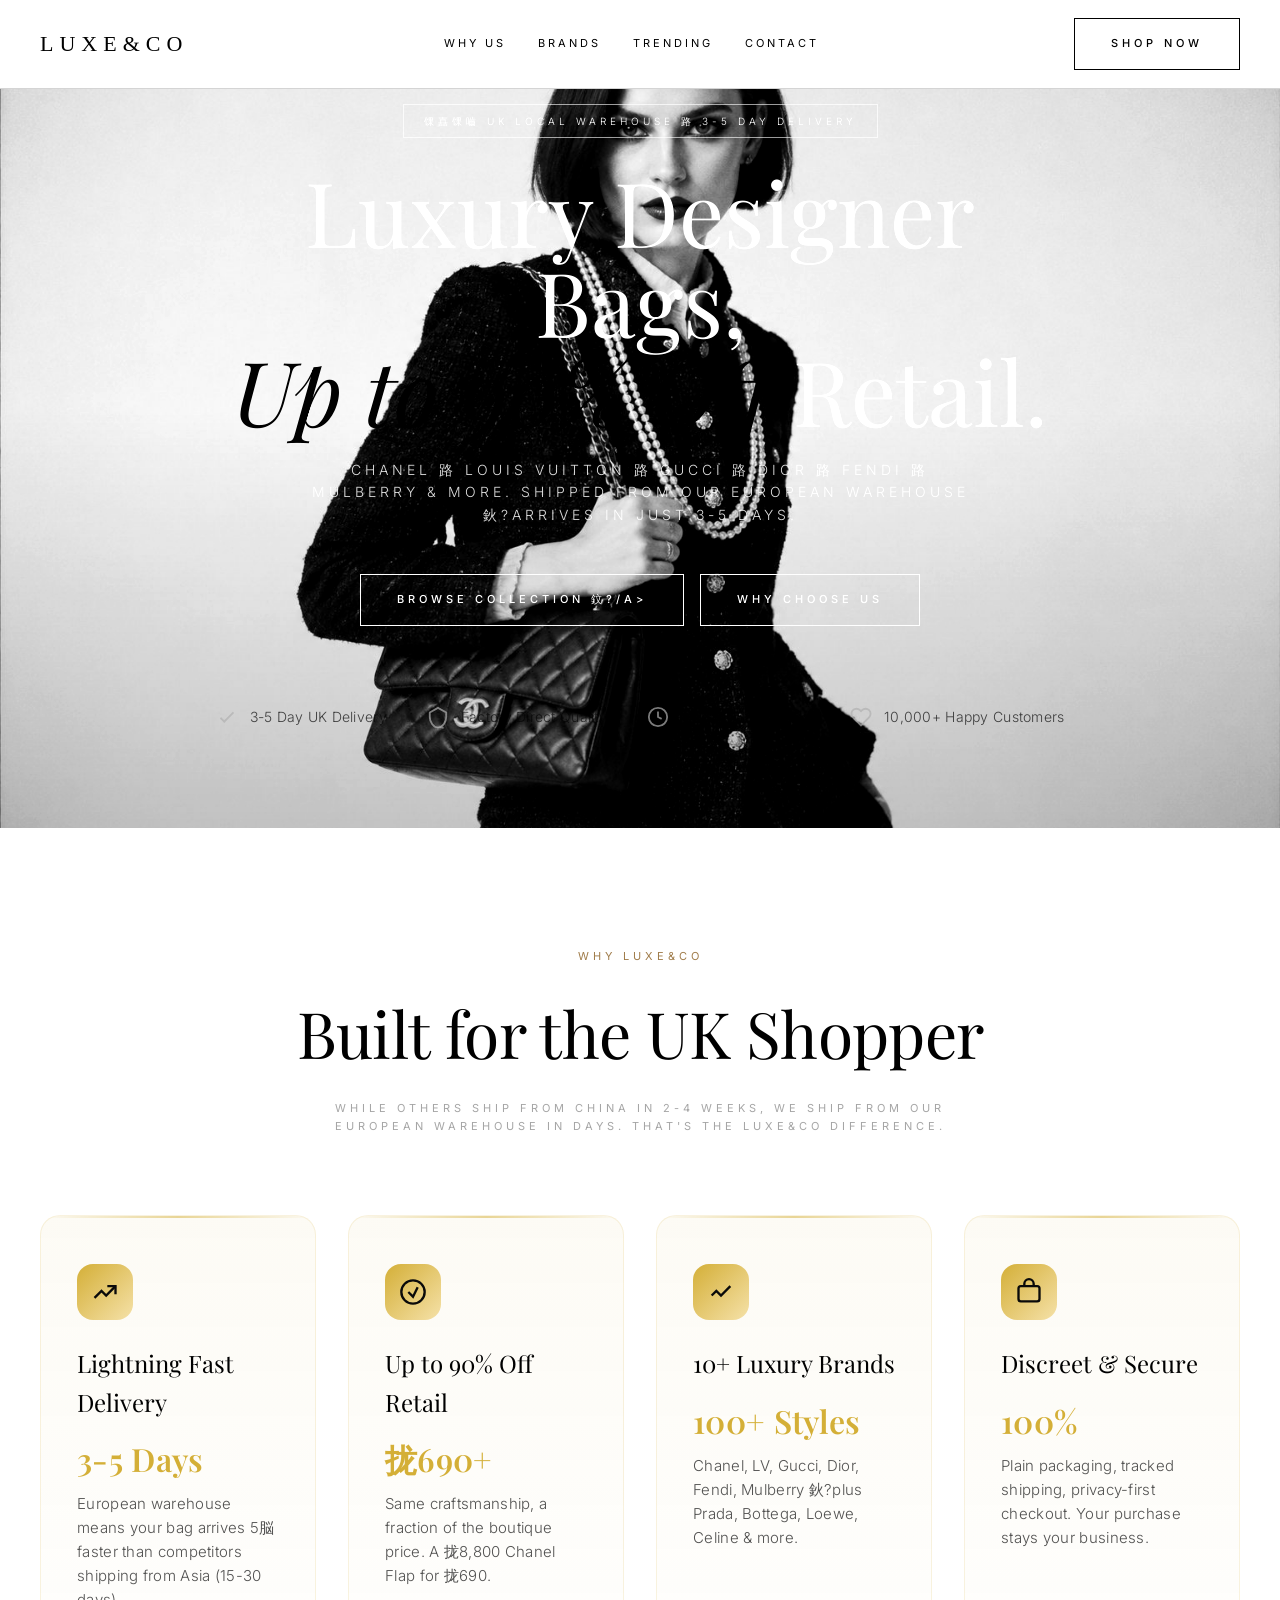
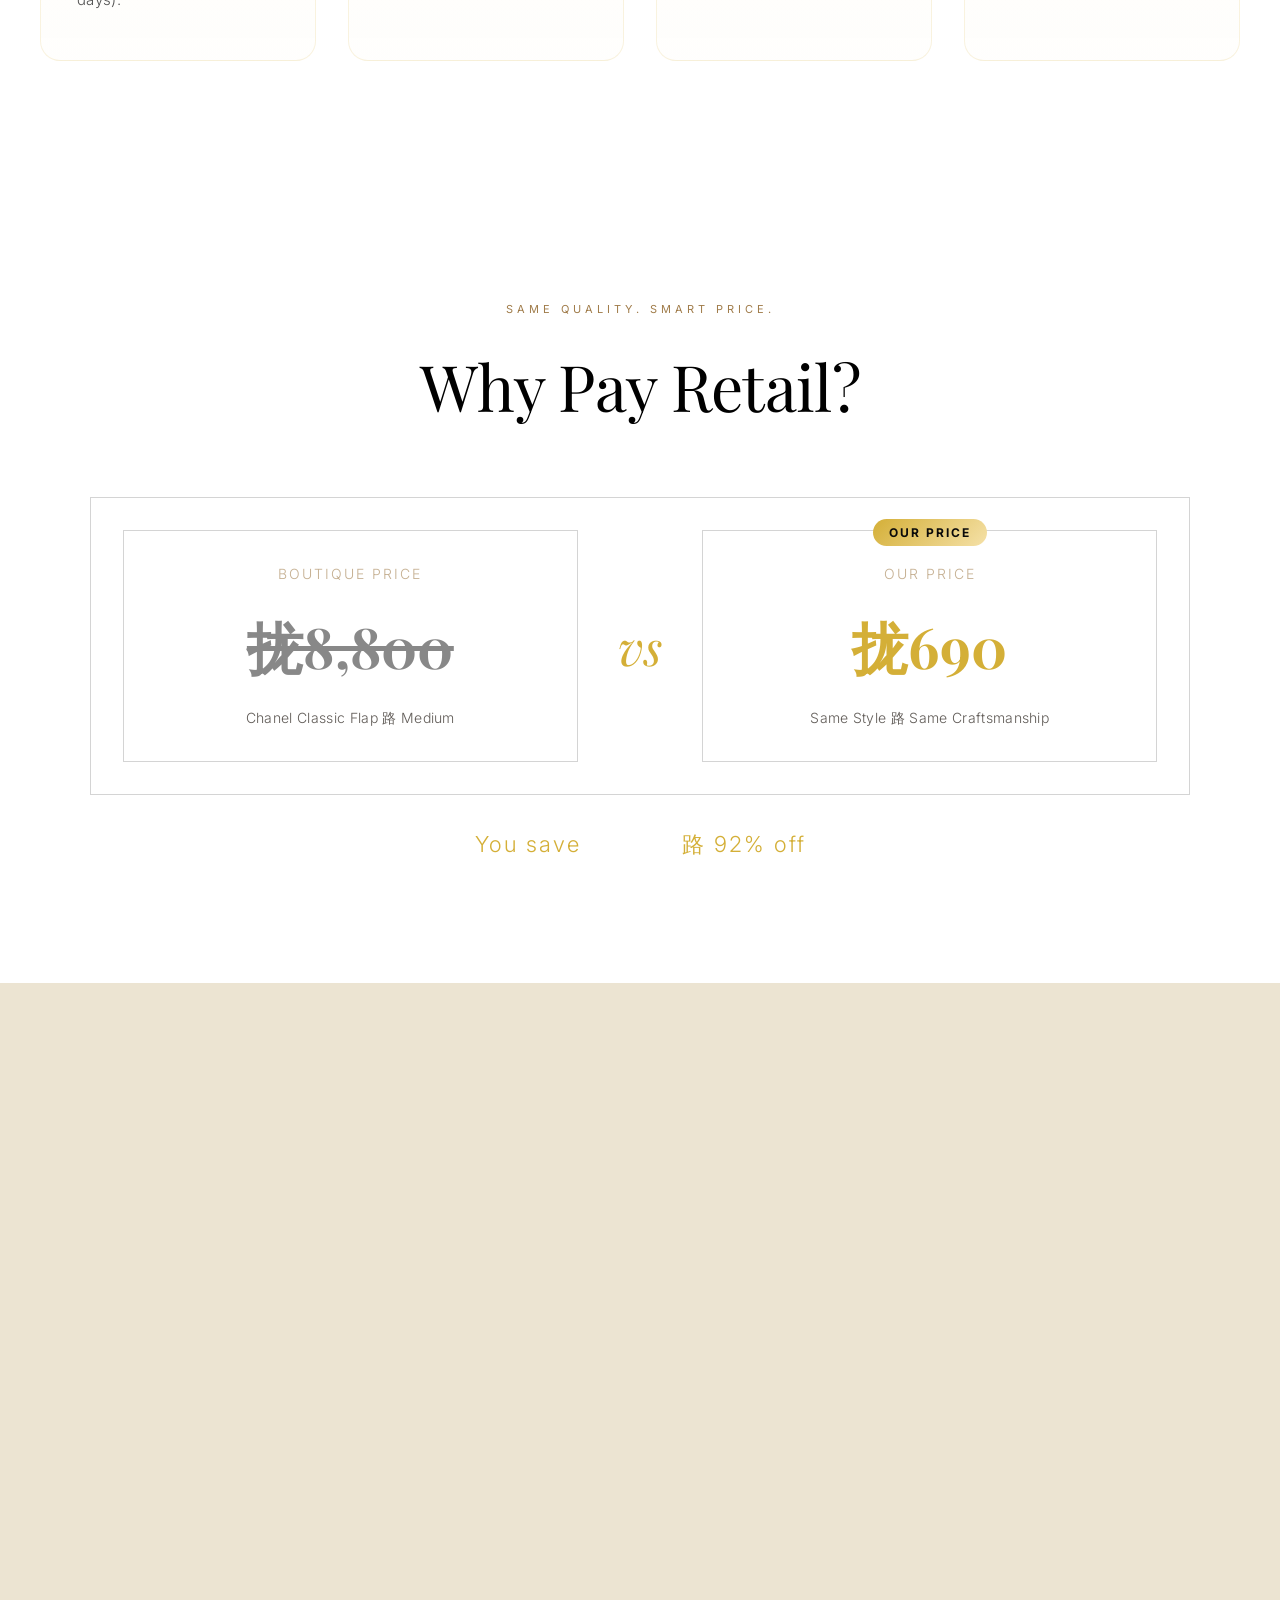
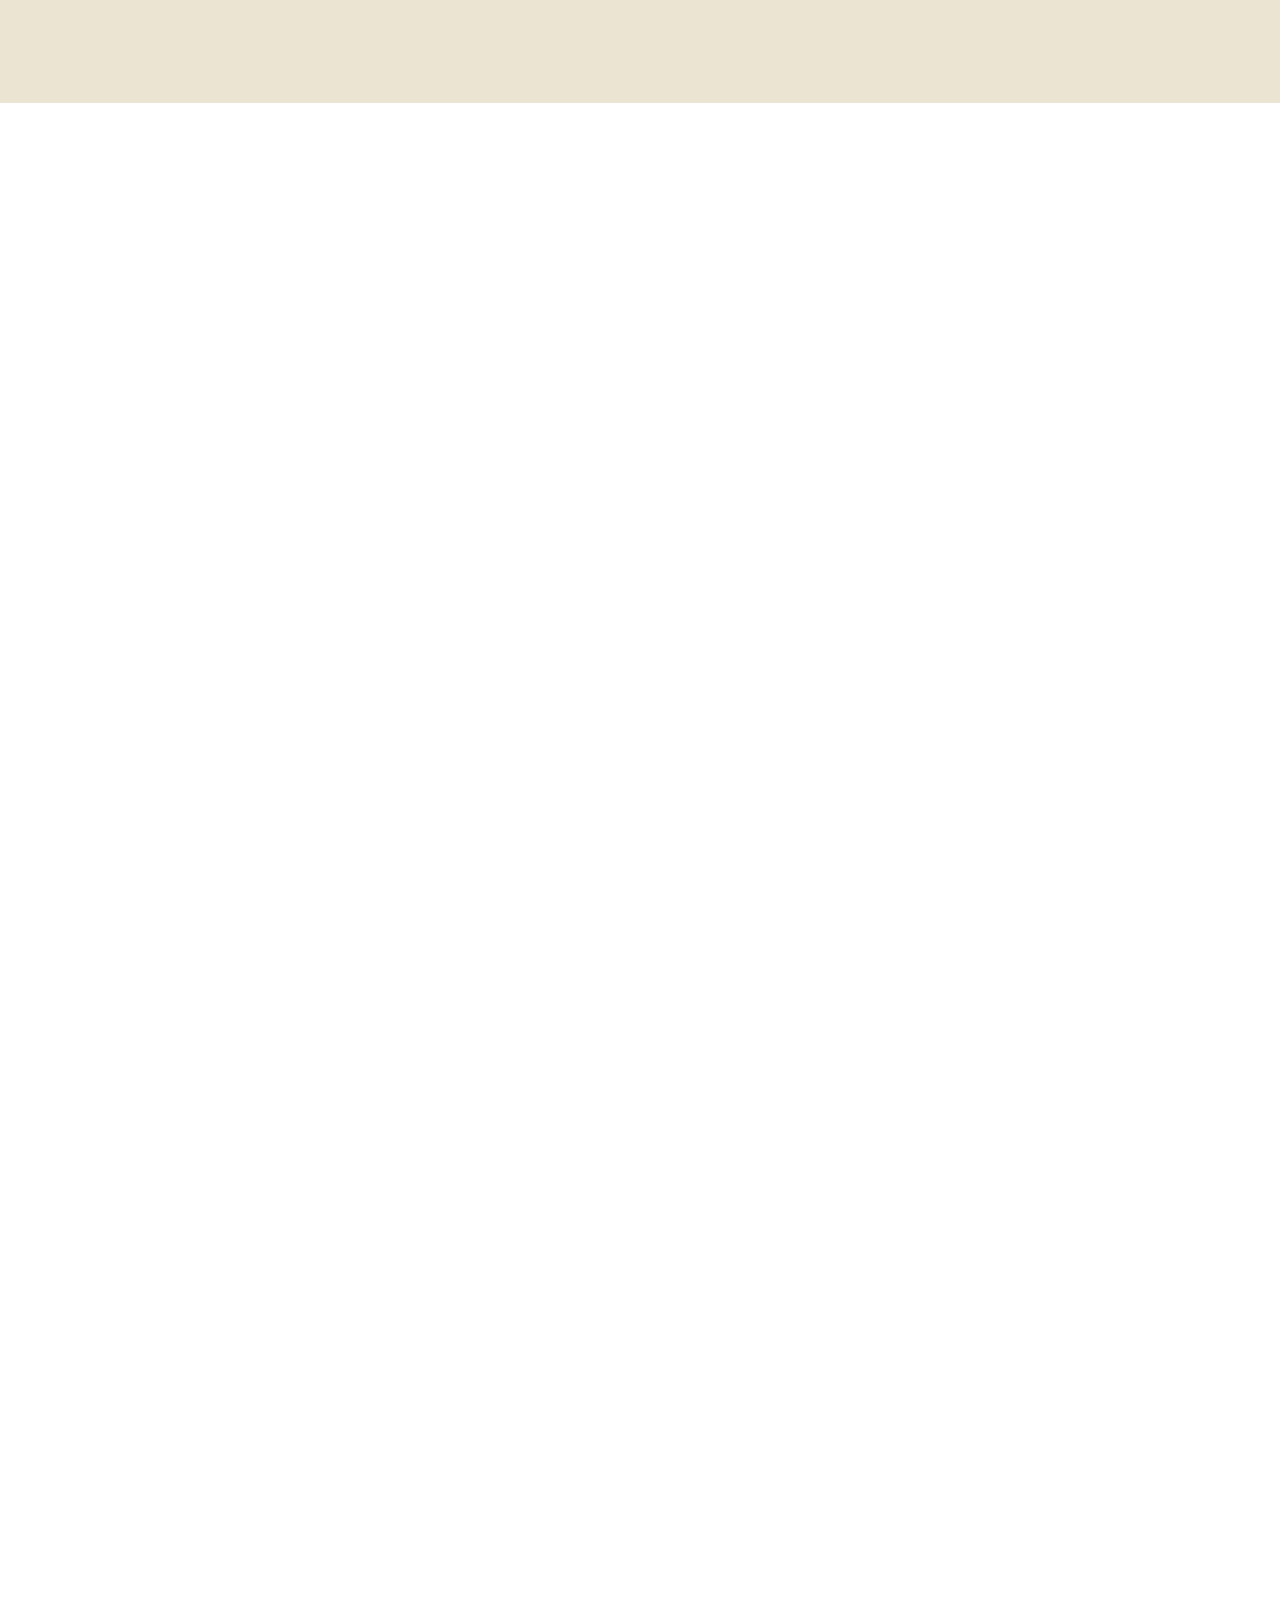
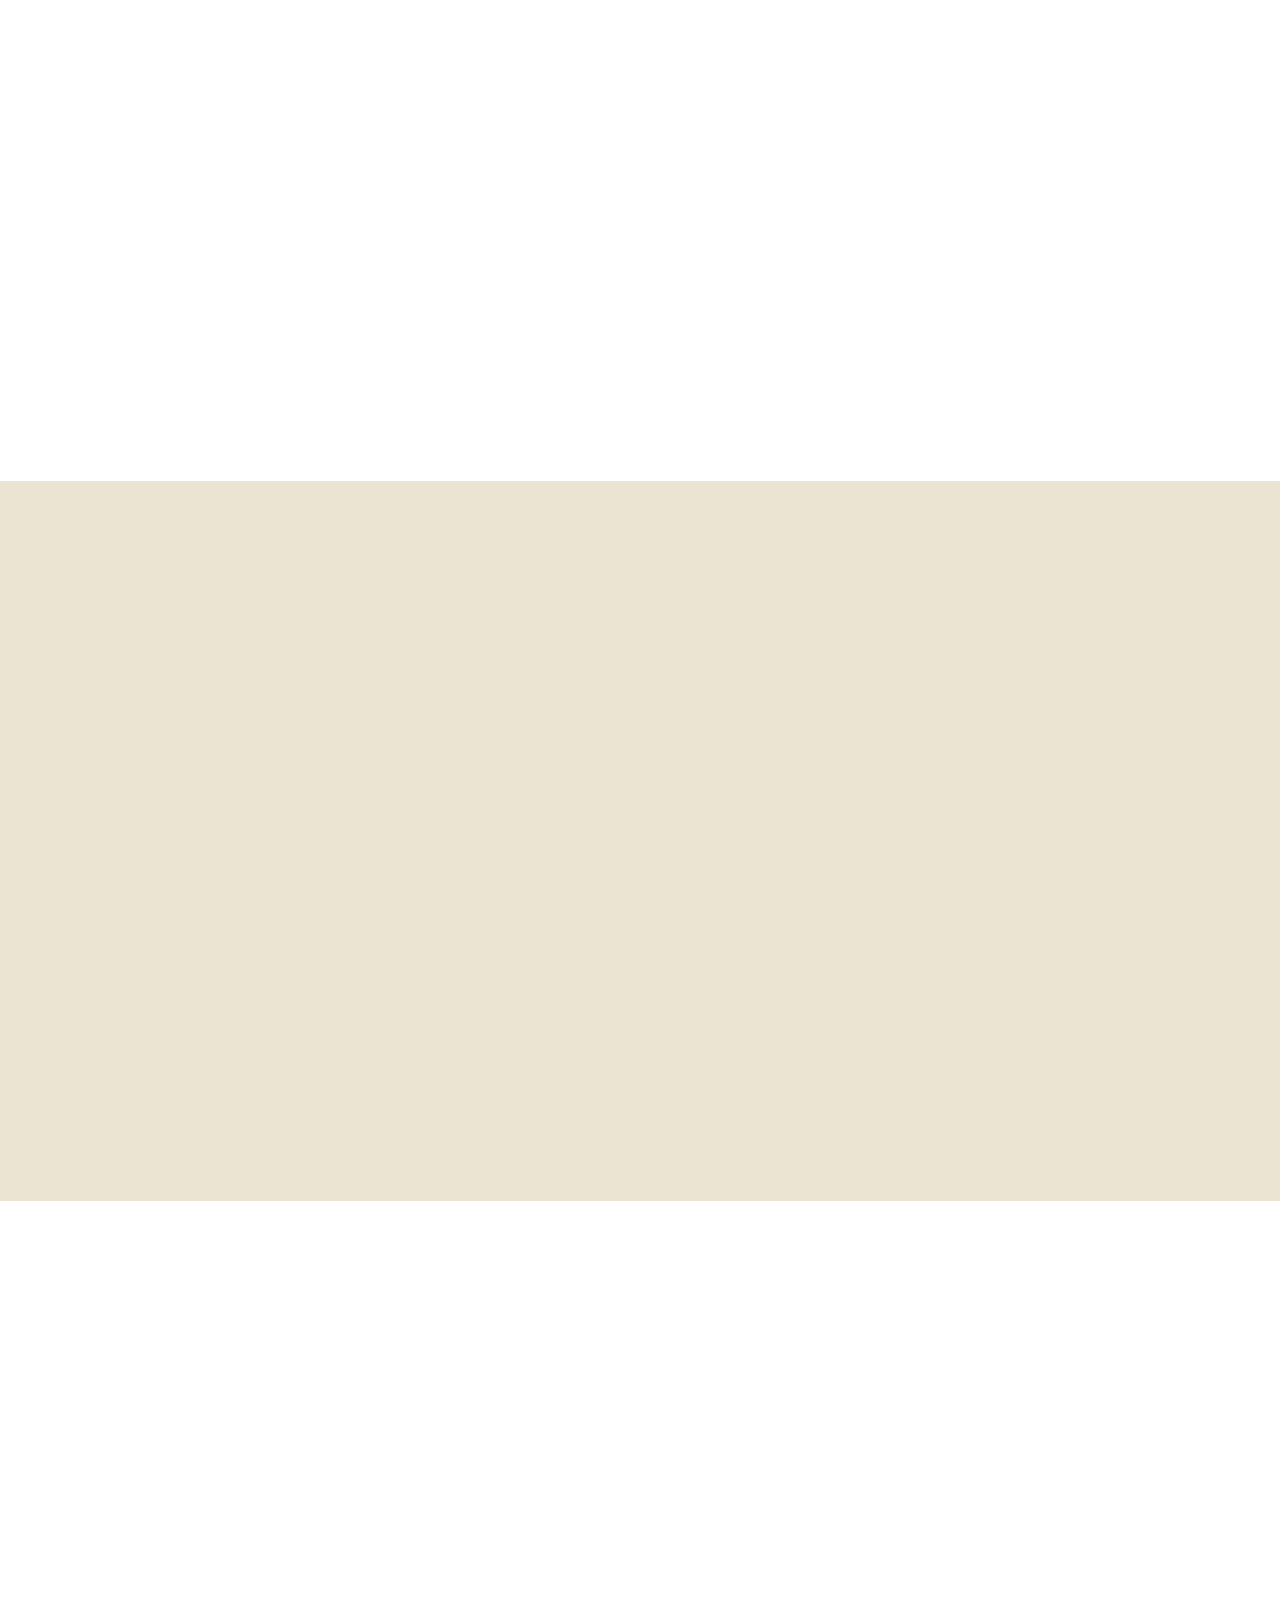
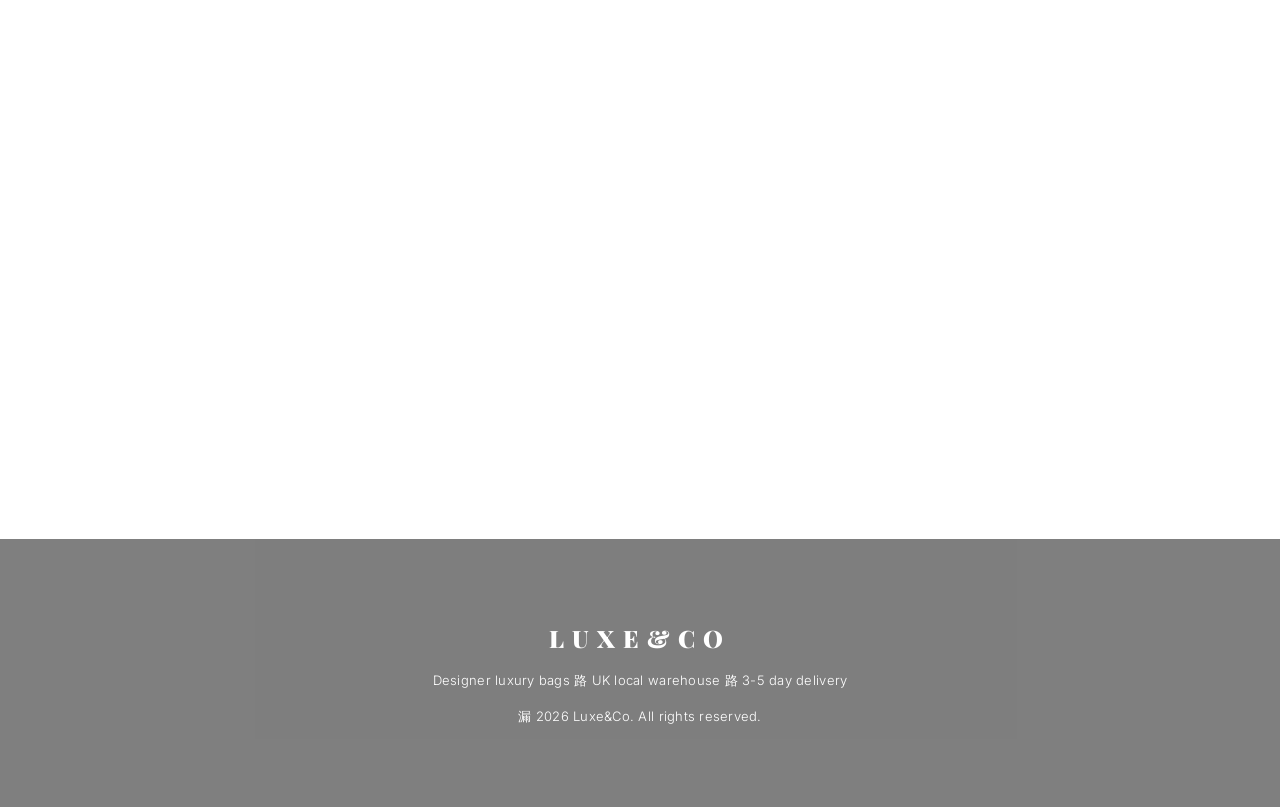
==== ad/index.html @ a0aeb30f "revert hero to original" ====
<!DOCTYPE html>
<html lang="en">
<head>
<meta charset="UTF-8">
<meta name="viewport" content="width=device-width, initial-scale=1.0">
<meta name="description" content="Designer Luxury Bags - UK Local Warehouse, 3-5 Day Delivery. Chanel, Louis Vuitton, Gucci, Dior, Fendi, Mulberry & more at up to 90% off retail.">
<title>Luxe&Co 鈥?Designer Bags 路 UK Local 路 3-5 Day Delivery</title>
<link href="https://fonts.googleapis.com/css2?family=Playfair+Display:wght@400;600;700;900&family=Inter:wght@300;400;500;600;700&display=swap" rel="stylesheet">
<style>
* { margin: 0; padding: 0; box-sizing: border-box; }
html { scroll-behavior: smooth; }
body {
    font-family: 'Inter', -apple-system, sans-serif;
    background: #0a0a0a;
    color: #f5f1ea;
    overflow-x: hidden;
    line-height: 1.6;
}
h1, h2, h3 { font-family: 'Playfair Display', serif; font-weight: 700; letter-spacing: -0.02em; }
img { max-width: 100%; display: block; }
a { color: inherit; text-decoration: none; }

/* ============ Navigation ============ */
nav {
    position: fixed; top: 0; left: 0; right: 0;
    padding: 20px 40px;
    display: flex; justify-content: space-between; align-items: center;
    background: rgba(10,10,10,0.85);
    backdrop-filter: blur(20px);
    z-index: 1000;
    border-bottom: 1px solid rgba(212,175,55,0.15);
    transition: padding 0.3s;
}
.logo {
    font-family: 'Playfair Display', serif;
    font-size: 28px; font-weight: 900;
    letter-spacing: 2px;
    background: linear-gradient(135deg, #d4af37 0%, #f5e1a8 50%, #d4af37 100%);
    -webkit-background-clip: text;
    -webkit-text-fill-color: transparent;
}
.nav-links { display: flex; gap: 32px; }
.nav-links a { font-size: 14px; letter-spacing: 1px; opacity: 0.7; transition: opacity 0.2s; text-transform: uppercase; }
.nav-links a:hover { opacity: 1; color: #d4af37; }
.nav-cta {
    background: linear-gradient(135deg, #d4af37, #f5e1a8);
    color: #0a0a0a;
    padding: 10px 22px;
    border-radius: 30px;
    font-weight: 600;
    font-size: 13px;
    letter-spacing: 1px;
    transition: transform 0.2s;
}
.nav-cta:hover { transform: translateY(-2px); }

/* ============ Hero ============ */
.hero {
    min-height: 100vh;
    display: flex; align-items: center; justify-content: center;
    position: relative;
    background:
        radial-gradient(ellipse at top right, rgba(212,175,55,0.15), transparent 50%),
        radial-gradient(ellipse at bottom left, rgba(140,20,60,0.1), transparent 50%),
        linear-gradient(135deg, #0a0a0a, #1a1410 100%);
    padding: 120px 40px 60px;
    overflow: hidden;
}
.hero::before {
    content: ''; position: absolute; inset: 0;
    background-image:
        radial-gradient(circle at 20% 30%, rgba(212,175,55,0.08) 0%, transparent 20%),
        radial-gradient(circle at 80% 70%, rgba(212,175,55,0.06) 0%, transparent 20%);
    pointer-events: none;
}
.hero-content { max-width: 1200px; text-align: center; position: relative; z-index: 2; }
.badge {
    display: inline-block;
    padding: 8px 20px;
    background: rgba(212,175,55,0.1);
    border: 1px solid rgba(212,175,55,0.4);
    border-radius: 30px;
    font-size: 13px;
    color: #d4af37;
    letter-spacing: 2px;
    text-transform: uppercase;
    margin-bottom: 28px;
    animation: fadeUp 0.8s ease;
}
.hero h1 {
    font-size: clamp(40px, 7vw, 88px);
    line-height: 1.05;
    margin-bottom: 28px;
    animation: fadeUp 1s ease 0.1s both;
}
.hero h1 .gold {
    background: linear-gradient(135deg, #d4af37 0%, #f5e1a8 50%, #d4af37 100%);
    -webkit-background-clip: text;
    -webkit-text-fill-color: transparent;
    font-style: italic;
}
.hero-sub {
    font-size: clamp(16px, 1.6vw, 20px);
    max-width: 680px; margin: 0 auto 48px;
    opacity: 0.75;
    animation: fadeUp 1s ease 0.3s both;
}
.cta-group { display: flex; gap: 16px; justify-content: center; flex-wrap: wrap; animation: fadeUp 1s ease 0.4s both; }
.btn {
    padding: 16px 36px;
    border-radius: 50px;
    font-size: 15px;
    font-weight: 600;
    letter-spacing: 1.5px;
    text-transform: uppercase;
    cursor: pointer;
    transition: all 0.3s;
    border: none;
    display: inline-flex; align-items: center; gap: 10px;
}
.btn-primary {
    background: linear-gradient(135deg, #d4af37, #f5e1a8);
    color: #0a0a0a;
}
.btn-primary:hover { transform: translateY(-3px); box-shadow: 0 20px 40px rgba(212,175,55,0.3); }
.btn-outline {
    background: transparent;
    color: #f5f1ea;
    border: 1.5px solid rgba(245,241,234,0.3);
}
.btn-outline:hover { border-color: #d4af37; color: #d4af37; }

/* Trust bar */
.trust-bar {
    margin-top: 80px;
    display: flex; gap: 40px; justify-content: center; flex-wrap: wrap;
    animation: fadeUp 1s ease 0.6s both;
}
.trust-item {
    display: flex; align-items: center; gap: 12px;
    font-size: 14px; opacity: 0.7;
}
.trust-item svg { width: 22px; height: 22px; color: #d4af37; }

/* ============ Value Props (Advantage) ============ */
.section { padding: 120px 40px; max-width: 1280px; margin: 0 auto; }
.section-label {
    font-size: 13px; letter-spacing: 4px; color: #d4af37; text-transform: uppercase;
    margin-bottom: 16px; text-align: center;
}
.section-title { font-size: clamp(36px, 5vw, 64px); text-align: center; margin-bottom: 20px; }
.section-subtitle {
    text-align: center; opacity: 0.6; font-size: 17px; max-width: 640px; margin: 0 auto 80px;
}

.advantages { display: grid; grid-template-columns: repeat(4, 1fr); gap: 32px; }
.advantage {
    padding: 48px 36px;
    background: linear-gradient(180deg, rgba(212,175,55,0.05), rgba(212,175,55,0.01));
    border: 1px solid rgba(212,175,55,0.15);
    border-radius: 20px;
    transition: all 0.4s;
    position: relative;
    overflow: hidden;
}
.advantage::before {
    content: '';
    position: absolute;
    top: 0; left: 0; right: 0; height: 2px;
    background: linear-gradient(90deg, transparent, #d4af37, transparent);
    opacity: 0.5;
}
.advantage:hover { transform: translateY(-8px); border-color: rgba(212,175,55,0.4); }
.advantage-icon {
    width: 56px; height: 56px; border-radius: 16px;
    background: linear-gradient(135deg, #d4af37, #f5e1a8);
    display: flex; align-items: center; justify-content: center;
    margin-bottom: 24px;
    color: #0a0a0a;
}
.advantage h3 { font-size: 24px; margin-bottom: 12px; }
.advantage p { opacity: 0.7; font-size: 15px; }
.advantage .highlight { color: #d4af37; font-weight: 600; font-size: 32px; display: block; margin: 8px 0; font-family: 'Playfair Display', serif; }

/* ============ Price Comparison ============ */
.compare-bg {
    background: linear-gradient(180deg, #0a0a0a 0%, #14100a 50%, #0a0a0a 100%);
    padding: 120px 40px;
}
.compare-wrap { max-width: 1100px; margin: 0 auto; }
.compare-cards { display: grid; grid-template-columns: 1fr auto 1fr; gap: 40px; align-items: center; margin-top: 60px; }
.compare-card {
    padding: 40px;
    border-radius: 20px;
    text-align: center;
}
.compare-card.retail {
    background: rgba(255,255,255,0.03);
    border: 1px solid rgba(255,255,255,0.1);
}
.compare-card.ours {
    background: linear-gradient(135deg, rgba(212,175,55,0.15), rgba(212,175,55,0.05));
    border: 1px solid rgba(212,175,55,0.5);
    position: relative;
}
.compare-card.ours::before {
    content: 'OUR PRICE';
    position: absolute; top: -12px; left: 50%; transform: translateX(-50%);
    background: linear-gradient(135deg, #d4af37, #f5e1a8);
    color: #0a0a0a;
    padding: 4px 16px;
    border-radius: 20px;
    font-size: 12px;
    font-weight: 700;
    letter-spacing: 2px;
}
.compare-label { font-size: 14px; opacity: 0.6; text-transform: uppercase; letter-spacing: 2px; margin-bottom: 16px; }
.compare-price { font-family: 'Playfair Display', serif; font-size: 56px; font-weight: 700; }
.compare-card.retail .compare-price { color: #888; text-decoration: line-through; }
.compare-card.ours .compare-price { color: #d4af37; }
.compare-model { margin-top: 16px; opacity: 0.7; font-size: 14px; }
.vs { font-family: 'Playfair Display', serif; font-size: 48px; color: #d4af37; font-style: italic; }
.save-amount { text-align: center; margin-top: 32px; font-size: 22px; color: #d4af37; letter-spacing: 2px; }

/* ============ Brands Grid ============ */
.brands { display: grid; grid-template-columns: repeat(auto-fit, minmax(240px, 1fr)); gap: 24px; }
.brand-card {
    aspect-ratio: 1;
    background: linear-gradient(135deg, rgba(212,175,55,0.08), rgba(212,175,55,0.02));
    border: 1px solid rgba(212,175,55,0.15);
    border-radius: 16px;
    padding: 32px 24px;
    display: flex; flex-direction: column; justify-content: space-between;
    position: relative;
    overflow: hidden;
    transition: all 0.4s;
    cursor: pointer;
}
.brand-card::after {
    content: ''; position: absolute; inset: 0;
    background: linear-gradient(135deg, transparent 40%, rgba(212,175,55,0.2) 100%);
    opacity: 0;
    transition: opacity 0.4s;
}
.brand-card:hover { transform: translateY(-10px) scale(1.02); border-color: rgba(212,175,55,0.5); }
.brand-card:hover::after { opacity: 1; }
    font-family: 'Playfair Display', serif;
.brand-name {
    font-size: 28px;
    font-weight: 700;
    letter-spacing: 1px;
    position: relative; z-index: 2;
}
.brand-models {
    font-size: 13px; opacity: 0.6;
    position: relative; z-index: 2;
    line-height: 1.7;
}
.brand-flag { position: absolute; top: 20px; right: 20px; font-size: 24px; z-index: 2; }
.brand-card.uk-pick { border-color: rgba(220,20,60,0.4); }
.brand-card.uk-pick .brand-name { color: #f5e1a8; }
/* ============================================
   鍝佺墝鍗＄墖鑳屾櫙鍥剧墖 CSS - 宸叉坊鍔犲埌瀹屾暣鏂囦欢
   ============================================ */

/* 涓烘瘡涓搧鐗屽崱鐗囨坊鍔犺儗鏅浘鐗?*/
.brands .brand-card:nth-child(1) {
    /* CHANEL - 榛戣壊缁忓吀鍖?*/
    background-image: linear-gradient(135deg, rgba(10,10,10,0.75), rgba(10,10,10,0.6)), 
                      url('https://images.unsplash.com/photo-1584917865442-de89df76afd3?w=800&q=80');
    background-size: cover;
    background-position: center;
}

.brands .brand-card:nth-child(2) {
    /* LOUIS VUITTON - 妫曡壊鐨潻鎵樼壒鍖?*/
    background-image: linear-gradient(135deg, rgba(10,10,10,0.75), rgba(10,10,10,0.6)), 
                      url('https://images.unsplash.com/photo-1590874103328-eac38a683ce7?w=800&q=80');
    background-size: cover;
    background-position: center;
}

.brands .brand-card:nth-child(3) {
    /* GUCCI - 鐏拌壊鏂滄寧鍖?*/
    background-image: linear-gradient(135deg, rgba(10,10,10,0.75), rgba(10,10,10,0.6)), 
                      url('https://images.unsplash.com/photo-1548036328-c9fa89d128fa?w=800&q=80');
    background-size: cover;
    background-position: center;
}

.brands .brand-card:nth-child(4) {
    /* DIOR - 绾㈣壊浼橀泤鎵嬫彁鍖?*/
    background-image: linear-gradient(135deg, rgba(10,10,10,0.75), rgba(10,10,10,0.6)), 
                      url('https://images.unsplash.com/photo-1566150905458-1bf1fc113f0d?w=800&q=80');
    background-size: cover;
    background-position: center;
}

.brands .brand-card:nth-child(5) {
    /* FENDI - 榛勮壊缁忓吀鎵嬫彁鍖?*/
    background-image: linear-gradient(135deg, rgba(10,10,10,0.75), rgba(10,10,10,0.6)), 
                      url('https://images.unsplash.com/photo-1594633313593-bab3825d0caf?w=800&q=80');
    background-size: cover;
    background-position: center;
}

.brands .brand-card:nth-child(6) {
    /* MULBERRY - 鑻卞浗椋庢鑹插寘 */
    background-image: linear-gradient(135deg, rgba(10,10,10,0.75), rgba(10,10,10,0.6)), 
                      url('https://images.unsplash.com/photo-1598532163257-ae3c6b2524b6?w=800&q=80');
    background-size: cover;
    background-position: center;
}

.brands .brand-card:nth-child(7) {
    /* PRADA - 榛戣壊鐜颁唬鍖?*/
    background-image: linear-gradient(135deg, rgba(10,10,10,0.75), rgba(10,10,10,0.6)), 
                      url('https://images.unsplash.com/photo-1591561954557-26941169b49e?w=800&q=80');
    background-size: cover;
    background-position: center;
}

.brands .brand-card:nth-child(8) {
    /* BOTTEGA VENETA - 缁胯壊缂栫粐鍖?*/
    background-image: linear-gradient(135deg, rgba(10,10,10,0.75), rgba(10,10,10,0.6)), 
                      url('https://images.unsplash.com/photo-1611652022419-a9419f74343a?w=800&q=80');
    background-size: cover;
    background-position: center;
}

.brands .brand-card:nth-child(9) {
    /* LOEWE - 绫宠壊鎷煎浘鍖?*/
    background-image: linear-gradient(135deg, rgba(10,10,10,0.75), rgba(10,10,10,0.6)), 
                      url('https://images.unsplash.com/photo-1594223274512-ad4803739b7c?w=800&q=80');
    background-size: cover;
    background-position: center;
}

.brands .brand-card:nth-child(10) {
    /* CELINE - 鐧借壊鏋佺畝鍖?*/
    background-image: linear-gradient(135deg, rgba(10,10,10,0.75), rgba(10,10,10,0.6)), 
                      url('https://images.unsplash.com/photo-1596783074918-c84cb06531ca?w=800&q=80');
    background-size: cover;
    background-position: center;
}

/* 澧炲己鏂囧瓧鍙鎬?*/
.brands .brand-card .brand-name,
.brands .brand-card .brand-models {
    position: relative;
    z-index: 2;
    text-shadow: 0 2px 8px rgba(0,0,0,0.5);
}

/* ============ Featured Gallery ============ */
.gallery-grid {
    display: grid;
    grid-template-columns: repeat(auto-fill, minmax(260px, 1fr));
    gap: 20px;
}
.gallery-card {
    position: relative;
    aspect-ratio: 3 / 4;
    border-radius: 14px;
    overflow: hidden;
    cursor: zoom-in;
    background: #f8f5ee;
    border: 1px solid rgba(212,175,55,0.15);
    transition: transform 0.4s, border-color 0.4s, box-shadow 0.4s;
}
.gallery-card img {
    width: 100%;
    height: 100%;
    object-fit: contain;
    padding: 14px 14px 50px 14px;
    background: linear-gradient(180deg, #f8f5ee 0%, #efe7d3 100%);
    display: block;
    transition: transform 0.6s ease;
    image-rendering: -webkit-optimize-contrast;
}
.gallery-card:hover {
    transform: translateY(-6px);
    border-color: rgba(212,175,55,0.55);
    box-shadow: 0 20px 45px rgba(0,0,0,0.5), 0 0 0 1px rgba(212,175,55,0.3);
}
.gallery-card:hover img { transform: scale(1.04); }
.gallery-card::after {
    content: '';
    position: absolute; left:0; right:0; bottom:0; height:42px;
    background: linear-gradient(180deg, rgba(10,10,10,0) 0%, rgba(10,10,10,0.92) 100%);
    pointer-events: none;
}
.gallery-card .gc-tag {
    position: absolute; bottom: 10px; left: 14px; right: 14px;
    z-index: 2;
    color: #f5e1a8;
    font-size: 14px;
    text-shadow: 0 1px 4px rgba(0,0,0,0.6);
    font-family: 'Playfair Display', serif;
    font-size: 15px;
    letter-spacing: 1px;
    opacity: 0.85;
}
.gallery-empty {
    grid-column: 1 / -1;
    text-align: center;
    padding: 60px 20px;
    background: rgba(212,175,55,0.04);
    border: 1px dashed rgba(212,175,55,0.3);
    border-radius: 16px;
    color: rgba(245,225,168,0.6);
}
.gallery-empty code {
    background: rgba(0,0,0,0.4);
    padding: 3px 10px;
    border-radius: 6px;
    color: #d4af37;
    font-size: 14px;
}

/* Lightbox */
.lightbox {
    position: fixed; inset: 0;
    background: rgba(5,5,5,0.95);
    backdrop-filter: blur(20px);
    z-index: 9999;
    display: none;
    align-items: center;
    justify-content: center;
    animation: fadeIn 0.3s;
    padding: 20px;
}
.lightbox.active { display: flex; }
.lightbox-inner {
    display: flex;
    gap: 36px;
    max-width: 1200px;
    width: 100%;
    align-items: center;
    justify-content: center;
}
.lightbox-img-wrap {
    flex: 0 1 auto;
    max-width: 60vw;
    max-height: 88vh;
    cursor: zoom-out;
}
.lightbox-img-wrap img {
    max-width: 100%;
    max-height: 88vh;
    border-radius: 10px;
    box-shadow: 0 30px 80px rgba(0,0,0,0.8);
    display: block;
}
.lightbox-info {
    flex: 0 1 360px;
    padding: 32px;
    background: linear-gradient(180deg, rgba(212,175,55,0.1), rgba(212,175,55,0.02));
    border: 1px solid rgba(212,175,55,0.3);
    border-radius: 16px;
    color: #f5f1ea;
}
.lb-brand {
    font-size: 12px;
    letter-spacing: 4px;
    color: #d4af37;
    text-transform: uppercase;
    margin-bottom: 10px;
}
.lb-model {
    font-family: 'Playfair Display', serif;
    font-size: 32px;
    font-weight: 700;
    line-height: 1.15;
    margin-bottom: 18px;
}
.lb-price-row {
    display: flex;
    align-items: baseline;
    gap: 14px;
    margin-bottom: 8px;
}
.lb-price {
    font-family: 'Playfair Display', serif;
    font-size: 44px;
    font-weight: 700;
    color: #d4af37;
}
.lb-retail {
    font-size: 18px;
    opacity: 0.5;
    text-decoration: line-through;
}
.lb-save {
    display: inline-block;
    background: rgba(212,175,55,0.2);
    color: #f5e1a8;
    padding: 4px 12px;
    border-radius: 20px;
    font-size: 12px;
    letter-spacing: 1px;
    margin-bottom: 22px;
}
.lb-desc {
    font-size: 14px;
    opacity: 0.75;
    line-height: 1.7;
    margin-bottom: 26px;
    padding-bottom: 22px;
    border-bottom: 1px solid rgba(212,175,55,0.15);
}
.lb-features {
    list-style: none;
    padding: 0;
    margin: 0 0 28px 0;
    font-size: 13px;
}
.lb-features li {
    padding: 6px 0;
    opacity: 0.8;
    display: flex;
    align-items: center;
    gap: 10px;
}
.lb-features li::before {
    content: '鉁?;
    color: #d4af37;
    font-weight: 700;
}
.lb-cta {
    display: block;
    text-align: center;
    padding: 16px 24px;
    background: linear-gradient(135deg, #d4af37, #f5e1a8);
    color: #0a0a0a !important;
    border-radius: 50px;
    font-weight: 600;
    font-size: 14px;
    letter-spacing: 2px;
    text-transform: uppercase;
    text-decoration: none;
    transition: transform 0.2s, box-shadow 0.2s;
    margin-bottom: 10px;
}
.lb-cta:hover {
    transform: translateY(-3px);
    box-shadow: 0 12px 30px rgba(212,175,55,0.4);
}
.lb-secondary {
    display: block;
    text-align: center;
    padding: 12px;
    font-size: 12px;
    letter-spacing: 1px;
    opacity: 0.6;
    color: #f5f1ea !important;
    text-decoration: none;
}
.lb-secondary:hover { opacity: 1; color: #d4af37 !important; }
.lightbox-close {
    position: absolute; top: 24px; right: 28px;
    width: 44px; height: 44px;
    border-radius: 50%;
    background: rgba(212,175,55,0.2);
    color: #f5e1a8;
    border: 1px solid rgba(212,175,55,0.4);
    font-size: 24px;
    cursor: pointer;
    display: flex; align-items: center; justify-content: center;
    z-index: 10;
}
@keyframes fadeIn { from { opacity: 0; } to { opacity: 1; } }
@media (max-width: 900px) {
    .lightbox-inner { flex-direction: column; gap: 16px; overflow-y: auto; max-height: 95vh; }
    .lightbox-img-wrap { max-width: 92vw; max-height: 50vh; }
    .lightbox-info { flex: 0 0 auto; width: 100%; padding: 22px; }
    .lb-model { font-size: 24px; }
    .lb-price { font-size: 34px; }
}

/* ============ Trends ============ */
.trends-bg {
    background: linear-gradient(180deg, #0a0a0a 0%, #1a1410 100%);
    padding: 120px 40px;
}
.trends { display: grid; grid-template-columns: repeat(6, 1fr); gap: 24px; margin-top: 60px; }
.trend {
    padding: 36px 28px;
    background: rgba(212,175,55,0.04);
    border-left: 3px solid #d4af37;
    border-radius: 4px;
    transition: transform 0.3s;
}
.trend:hover { transform: translateX(8px); }
.trend-num { font-family: 'Playfair Display', serif; font-size: 48px; color: #d4af37; line-height: 1; opacity: 0.4; }
.trend h3 { font-size: 22px; margin: 12px 0 10px; }
.trend p { font-size: 14px; opacity: 0.7; line-height: 1.7; }

/* ============ How it works ============ */
.steps { display: grid; grid-template-columns: repeat(auto-fit, minmax(230px, 1fr)); gap: 32px; margin-top: 60px; }
.step {
    text-align: center;
    padding: 24px;
}
.step-num {
    width: 64px; height: 64px; margin: 0 auto 20px;
    border-radius: 50%;
    background: linear-gradient(135deg, #d4af37, #f5e1a8);
    color: #0a0a0a;
    font-family: 'Playfair Display', serif;
    font-size: 28px; font-weight: 700;
    display: flex; align-items: center; justify-content: center;
}
.step h3 { font-size: 18px; margin-bottom: 8px; }
.step p { font-size: 14px; opacity: 0.65; }

/* ============ CTA Section ============ */
.final-cta {
    padding: 120px 40px;
    background:
        radial-gradient(ellipse at center, rgba(212,175,55,0.15), transparent 60%),
        #0a0a0a;
    text-align: center;
}
.final-cta h2 { font-size: clamp(40px, 6vw, 72px); margin-bottom: 24px; }
.final-cta p { font-size: 18px; opacity: 0.75; max-width: 620px; margin: 0 auto 48px; }

.social-buttons { display: flex; gap: 16px; justify-content: center; flex-wrap: wrap; }
.social-btn {
    display: inline-flex; align-items: center; gap: 12px;
    padding: 18px 32px;
    border-radius: 50px;
    font-weight: 600;
    font-size: 15px;
    letter-spacing: 1px;
    transition: all 0.3s;
    min-width: 220px;
    justify-content: center;
}
.social-btn svg { width: 22px; height: 22px; }
.social-btn.ig {
    background: linear-gradient(135deg, #833ab4, #fd1d1d, #fcb045);
    color: #fff;
}
.social-btn.wa {
    background: #25d366;
    color: #fff;
}
.social-btn.web {
    background: linear-gradient(135deg, #d4af37, #f5e1a8);
    color: #0a0a0a;
}
.social-btn:hover { transform: translateY(-4px); box-shadow: 0 15px 40px rgba(0,0,0,0.4); }

/* ============ Footer ============ */
footer {
    padding: 60px 40px 30px;
    background: #050505;
    border-top: 1px solid rgba(212,175,55,0.1);
    text-align: center;
    font-size: 13px;
    opacity: 0.5;
}
footer .logo { font-size: 24px; margin-bottom: 12px; }
footer a { color: #d4af37; }

/* ============ Animations ============ */
@keyframes fadeUp {
    from { opacity: 0; transform: translateY(30px); }
    to { opacity: 1; transform: translateY(0); }
}
.reveal { opacity: 0; transform: translateY(40px); transition: all 0.9s cubic-bezier(0.2,0.8,0.2,1); }
.reveal.visible { opacity: 1; transform: translateY(0); }

/* ============ Mobile ============ */
@media (max-width: 768px) {
    nav { padding: 14px 20px; }
    .nav-links { display: none; }
    .section { padding: 80px 20px; }
    .compare-bg, .trends-bg, .final-cta { padding: 80px 20px; }
    .hero { padding: 100px 20px 60px; }
    .compare-cards { grid-template-columns: 1fr; gap: 20px; }
    .vs { transform: rotate(90deg); }
    .trust-bar { gap: 20px; margin-top: 50px; }
    
    /* 绉诲姩绔寜閽紭鍖?*/
    .social-btn { 
        min-width: 100%; 
        padding: 14px 24px;
        font-size: 14px;
    }
    .social-btn svg { 
        width: 18px; 
        height: 18px; 
    }
    
    /* 绉诲姩绔浘鐗囩敾寤婁紭鍖?- 纭繚鏄剧ず */
    .gallery-grid {
        grid-template-columns: repeat(2, 1fr);
        gap: 10px;
    }
    .gallery-card {
        aspect-ratio: 3 / 4;
        min-height: 200px;
    }
    .gallery-card .gc-tag {
        font-size: 11px;
        bottom: 8px;
        left: 8px;
        right: 8px;
        letter-spacing: 0.5px;
    }
    
    /* 绉诲姩绔疕ero鎸夐挳浼樺寲 */
    .btn {
        padding: 14px 28px;
        font-size: 13px;
        letter-spacing: 1px;
    }
    .cta-group {
        flex-direction: column;
        width: 100%;
    }
    .cta-group .btn {
        width: 100%;
        max-width: 320px;
    }
    
    /* 绉诲姩绔搧鐗屽崱鐗囦紭鍖?- 缂╁皬灏哄 */
    .brands {
        grid-template-columns: repeat(2, 1fr);
        gap: 12px;
    }
    .brand-card {
        padding: 20px 14px;
        min-height: 140px;
        aspect-ratio: auto;
    }
    .brand-name {
        font-size: 18px;
        line-height: 1.2;
    }
    .brand-models {
        font-size: 10px;
        line-height: 1.5;
    }
    .brand-flag {
        font-size: 18px;
        top: 12px;
        right: 12px;
    }
    
    /* 绉诲姩绔紭鍔垮崱鐗囦紭鍖?*/
    .advantages {
        grid-template-columns: 1fr;
        gap: 20px;
    }
    .advantage {
        padding: 32px 24px;
    }
    .advantage-icon {
        width: 48px;
        height: 48px;
    }
    .advantage h3 {
        font-size: 20px;
    }
    .advantage .highlight {
        font-size: 28px;
    }
    
    /* 绉诲姩绔疞ightbox浼樺寲 */
    .lightbox-inner { 
        flex-direction: column; 
        gap: 16px; 
        overflow-y: auto; 
        max-height: 95vh; 
    }
    .lightbox-img-wrap { 
        max-width: 92vw; 
        max-height: 50vh; 
    }
    .lightbox-info { 
        flex: 0 0 auto; 
        width: 100%; 
        padding: 22px; 
    }
    .lb-model { 
        font-size: 24px; 
    }
    .lb-price { 
        font-size: 34px; 
    }
    
    /* 绉诲姩绔楠や紭鍖?- 妯悜2鍒?*/
    .steps {
        grid-template-columns: repeat(2, 1fr);
        gap: 16px;
    }
    .step {
        padding: 16px 12px;
    }
    .step-num {
        width: 48px;
        height: 48px;
        font-size: 22px;
        margin-bottom: 12px;
    }
    .step h3 {
        font-size: 15px;
        margin-bottom: 6px;
    }
    .step p {
        font-size: 12px;
        line-height: 1.5;
    }
    
    /* 绉诲姩绔秼鍔夸紭鍖?- 妯悜2鍒?*/
    .trends {
        grid-template-columns: repeat(2, 1fr);
        gap: 16px;
    }
    .trend {
        padding: 24px 16px;
    }
    .trend-num {
        font-size: 36px;
    }
    .trend h3 {
        font-size: 16px;
        margin: 10px 0 8px;
    }
    .trend p {
        font-size: 12px;
        line-height: 1.6;
    }
}


/* === PREMIUM GALLERY OVERRIDE === */
#galleryGrid { display: block !important; max-width: 1320px; margin: 0 auto; }
.tier-section { margin-bottom: 90px; }
.tier-section:last-child { margin-bottom: 30px; }
.tier-section-header {
    display: flex; align-items: center; justify-content: center;
    gap: 28px; margin-bottom: 50px; padding: 0 20px;
}
.tier-section-header::before, .tier-section-header::after {
    content: ''; flex: 0 1 140px; height: 1px;
    background: linear-gradient(90deg, transparent, rgba(212,175,55,0.55), transparent);
}
.tier-section-header .ts-num {
    font-family: 'Playfair Display', serif; font-style: italic; font-weight: 400;
    color: #d4af37; font-size: 38px; line-height: 1;
}
.tier-section-header .ts-meta { text-align: center; }
.tier-section-header .ts-brand {
    font-family: 'Playfair Display', serif; font-size: 26px; font-weight: 700;
    color: #f5f1ea; letter-spacing: 6px; text-transform: uppercase; line-height: 1.2;
}
.tier-section-header .ts-sub {
    font-size: 11px; color: rgba(212,175,55,0.85); letter-spacing: 4px;
    text-transform: uppercase; margin-top: 6px; font-weight: 500;
}
.tier-grid {
    display: grid; grid-template-columns: repeat(auto-fill, minmax(230px, 1fr));
    gap: 28px 22px;
}
/* Override original card styles */
.gallery-card {
    position: relative !important;
    aspect-ratio: auto !important;
    background: transparent !important;
    border: none !important;
    border-radius: 0 !important;
    overflow: visible !important;
    cursor: pointer;
    transition: transform .4s ease;
}
.gallery-card::after { display: none !important; }
.gallery-card .card-img {
    aspect-ratio: 1 / 1;
    background: linear-gradient(160deg, #faf6ec 0%, #efe5cd 100%);
    border-radius: 4px;
    overflow: hidden;
    position: relative;
    box-shadow: 0 1px 3px rgba(0,0,0,0.3);
    transition: box-shadow .5s ease, transform .5s ease;
}
.gallery-card .card-img::before {
    content: ''; position: absolute; inset: 0;
    border: 1px solid rgba(212,175,55,0); border-radius: 4px;
    transition: border-color .4s; pointer-events: none; z-index: 2;
}
.gallery-card img {
    width: 100% !important; height: 100% !important;
    object-fit: contain !important;
    padding: 18px !important;
    background: transparent !important;
    transition: transform .7s ease;
}
.gallery-card:hover { transform: translateY(-6px); }
.gallery-card:hover .card-img {
    box-shadow: 0 24px 50px -10px rgba(0,0,0,0.6), 0 0 0 1px rgba(212,175,55,0.3);
}
.gallery-card:hover .card-img::before { border-color: rgba(212,175,55,0.45); }
.gallery-card:hover img { transform: scale(1.04); }
.card-info { padding: 18px 6px 0; text-align: center; }
.card-info .ci-brand {
    font-size: 10px; letter-spacing: 3.5px; text-transform: uppercase;
    color: rgba(212,175,55,0.95); font-weight: 600; margin-bottom: 8px;
}
.card-info .ci-model {
    font-family: 'Playfair Display', serif; font-size: 17px; font-weight: 600;
    color: #f5f1ea; line-height: 1.35; min-height: 46px;
    margin-bottom: 12px;
    display: -webkit-box; -webkit-line-clamp: 2; -webkit-box-orient: vertical;
    overflow: hidden;
}
.card-info .ci-price-row {
    display: flex; justify-content: center; align-items: baseline; gap: 10px;
}
.card-info .ci-price {
    font-family: 'Playfair Display', serif; font-size: 22px; font-weight: 700;
    color: #d4af37; letter-spacing: 0.5px;
}
.card-info .ci-retail {
    font-size: 12px; color: rgba(245,241,234,0.35); text-decoration: line-through;
}
.gc-tag { display: none !important; }
@media (max-width: 768px) {
    .tier-section-header { gap: 14px; margin-bottom: 36px; }
    .tier-section-header::before, .tier-section-header::after { flex: 0 1 40px; }
    .tier-section-header .ts-num { font-size: 28px; }
    .tier-section-header .ts-brand { font-size: 18px; letter-spacing: 4px; }
    .tier-section-header .ts-sub { font-size: 10px; letter-spacing: 2px; }
    .tier-grid { grid-template-columns: repeat(2, 1fr); gap: 20px 12px; }
    .card-info .ci-model { font-size: 14px; min-height: 38px; }
    .card-info .ci-price { font-size: 18px; }
    .gallery-card img { padding: 12px !important; }
}
/* === END PREMIUM GALLERY === */


/* === LUXURY LIGHT THEME (Herm猫s / Loewe inspired) === */
:root {
    --lux-bg:        #f5efe2;   /* warm parchment */
    --lux-bg-alt:    #ece4d2;   /* slightly deeper section */
    --lux-card-bg:   #e6dcc4;   /* warm champagne for image area */
    --lux-card-bg2:  #d4c5a3;   /* champagne deep */
    --lux-ink:       #1f1812;   /* deep brown-black text */
    --lux-ink-soft:  #6b5d4d;   /* muted brown */
    --lux-accent:    #a07c4a;   /* refined champagne bronze */
    --lux-accent-2:  #c9a165;   /* lighter bronze for hover */
    --lux-line:      rgba(160,124,74,0.25);
}
html, body { background: var(--lux-bg) !important; color: var(--lux-ink) !important; }
body { color: var(--lux-ink) !important; }

/* Make all dark section backgrounds disappear */
section, .hero, .advantages, .brands, .trends, .how-it-works, .cta, [class*="bg-dark"] {
    background: transparent !important;
}
.hero {
    background: radial-gradient(ellipse at top, rgba(160,124,74,0.10), transparent 60%),
                linear-gradient(180deg, var(--lux-bg) 0%, var(--lux-bg-alt) 100%) !important;
}

/* Nav */
nav {
    background: rgba(245,239,226,0.92) !important;
    backdrop-filter: blur(20px) saturate(180%) !important;
    border-bottom: 1px solid var(--lux-line) !important;
}
.nav-links a, nav a:not(.nav-cta):not(.logo) {
    color: var(--lux-ink) !important;
    opacity: 0.7 !important;
}
.nav-links a:hover, nav a:not(.nav-cta):hover { opacity: 1 !important; color: var(--lux-accent) !important; }
.logo {
    background: none !important;
    -webkit-text-fill-color: var(--lux-ink) !important;
    color: var(--lux-ink) !important;
    letter-spacing: 3px;
}
.nav-cta {
    background: var(--lux-ink) !important;
    color: var(--lux-bg) !important;
    border: 1px solid var(--lux-ink) !important;
    box-shadow: none !important;
}
.nav-cta:hover { background: var(--lux-accent) !important; border-color: var(--lux-accent) !important; }

/* Headings */
h1, h2, h3, h4, h5 { color: var(--lux-ink) !important; }
p, li, span:not([class]) { color: var(--lux-ink) !important; }
.gold, span.gold, .text-gold {
    background: linear-gradient(135deg, var(--lux-accent), var(--lux-accent-2) 50%, var(--lux-accent)) !important;
    -webkit-background-clip: text !important;
    -webkit-text-fill-color: transparent !important;
    background-clip: text !important;
}

/* Hero */
.hero h1 { color: var(--lux-ink) !important; }
.hero p { color: var(--lux-ink-soft) !important; opacity: 1 !important; }
.hero .badge {
    background: rgba(160,124,74,0.10) !important;
    border-color: rgba(160,124,74,0.4) !important;
    color: var(--lux-accent) !important;
}
.tier-nav a {
    color: var(--lux-accent) !important;
    border-color: rgba(160,124,74,0.5) !important;
}
.tier-nav a:hover { background: rgba(160,124,74,0.12) !important; }

/* Cards from sections (advantages, brands, etc) */
.adv-card, .brand-card, .trend-card, [class*="-card"]:not(.gallery-card) {
    background: rgba(255,255,255,0.4) !important;
    border: 1px solid var(--lux-line) !important;
    color: var(--lux-ink) !important;
    box-shadow: 0 2px 8px rgba(31,24,18,0.04) !important;
}
.adv-card *, .brand-card *, .trend-card * { color: var(--lux-ink) !important; }
.adv-card h3, .brand-card h3, .trend-card h3 { color: var(--lux-ink) !important; }

/* Tier headers */
.tier-section-header .ts-num { color: var(--lux-accent) !important; }
.tier-section-header .ts-brand { color: var(--lux-ink) !important; }
.tier-section-header .ts-sub { color: var(--lux-accent) !important; }
.tier-section-header::before, .tier-section-header::after {
    background: linear-gradient(90deg, transparent, var(--lux-line), transparent) !important;
}

/* Gallery cards */
.gallery-card .card-img {
    background: linear-gradient(160deg, var(--lux-card-bg) 0%, var(--lux-card-bg2) 100%) !important;
    box-shadow: 0 2px 6px rgba(31,24,18,0.10) !important;
    border-radius: 6px !important;
}
.gallery-card:hover .card-img {
    box-shadow: 0 22px 45px -10px rgba(31,24,18,0.30), 0 0 0 1px var(--lux-accent) !important;
}
.gallery-card:hover .card-img::before { border-color: var(--lux-accent) !important; }
.card-info .ci-brand { color: var(--lux-accent) !important; }
.card-info .ci-model { color: var(--lux-ink) !important; }
.card-info .ci-price { color: var(--lux-accent) !important; }
.card-info .ci-retail { color: rgba(31,24,18,0.4) !important; }

/* CTA buttons */
button.btn, .btn, [class*="btn-primary"], a.cta-btn {
    background: var(--lux-ink) !important;
    color: var(--lux-bg) !important;
    border: 1px solid var(--lux-ink) !important;
    box-shadow: none !important;
}
button.btn:hover, .btn:hover, a.cta-btn:hover {
    background: var(--lux-accent) !important;
    border-color: var(--lux-accent) !important;
}

/* Lightbox: keep dark for image focus, but warmer dark */
.lightbox { background: rgba(31,24,18,0.96) !important; }
.lightbox-info {
    background: linear-gradient(180deg, rgba(160,124,74,0.12), rgba(160,124,74,0.04)) !important;
    border-color: rgba(160,124,74,0.4) !important;
    color: #f5efe2 !important;
}
.lightbox-info * { color: #f5efe2 !important; }
.lb-brand { color: var(--lux-accent-2) !important; }
.lb-price { color: var(--lux-accent-2) !important; }
.lb-cta {
    background: linear-gradient(135deg, var(--lux-accent), var(--lux-accent-2)) !important;
    color: #1f1812 !important;
}
.lightbox-close {
    background: rgba(160,124,74,0.2) !important;
    color: #f5efe2 !important;
    border-color: rgba(160,124,74,0.5) !important;
}

/* Footer */
footer {
    background: var(--lux-ink) !important;
    color: var(--lux-bg) !important;
    border-top: 1px solid var(--lux-accent) !important;
}
footer * { color: var(--lux-bg) !important; }
footer .logo { color: var(--lux-accent-2) !important; -webkit-text-fill-color: var(--lux-accent-2) !important; }

/* Section dividers / borders */
[style*="border-top"], [style*="border-bottom"] { border-color: var(--lux-line) !important; }

/* Section header labels (small caps) */
.section-label, [class*="label"]:not(.lb-brand) {
    color: var(--lux-accent) !important;
}

/* Alternating sections subtle */
section:nth-of-type(2n) {
    background: var(--lux-bg-alt) !important;
}

/* === END LUXURY LIGHT THEME === */


/* === LIFESTYLE BACKGROUND FILLS (behind big titles) === */
.hero, .compare-bg, .trends-bg, #advantages {
    position: relative;
    overflow: hidden;
    isolation: isolate;
}
.hero::after,
.compare-bg::after,
.trends-bg::after,
#advantages::after {
    content: '';
    position: absolute;
    inset: 0;
    background-size: cover;
    background-repeat: no-repeat;
    background-position: center 18%;
    opacity: 0.32;
    z-index: -1;
    pointer-events: none;
    mix-blend-mode: multiply;
}
.hero > *, .compare-bg > *, .trends-bg > *, #advantages > * {
    position: relative;
    z-index: 1;
}

/* Soft cream gradient veil to make text readable on top of the image */
.hero::before {
    content: '';
    position: absolute; inset: 0;
    background: radial-gradient(ellipse at center, rgba(245,239,226,0.55) 0%, rgba(245,239,226,0.85) 70%);
    z-index: 0;
    pointer-events: none;
}

/* Assign per-section images */
.hero::after        { background-image: url('lifestyle/lv01.jpg'); }
#advantages::after  { background-image: url('lifestyle/ch02.jpg'); background-position: center 25%; }
.compare-bg::after  { background-image: url('lifestyle/di01.jpg'); background-position: center 22%; }
.trends-bg::after   { background-image: url('lifestyle/di02.jpg'); background-position: center 30%; }

/* Slight transparent layer on darker section types for text readability */
.compare-bg::before, .trends-bg::before, #advantages::before {
    content: '';
    position: absolute; inset: 0;
    background: linear-gradient(180deg, rgba(245,239,226,0.55) 0%, rgba(236,228,210,0.78) 100%);
    z-index: 0;
    pointer-events: none;
}

/* On mobile, dial down opacity further so text stays crisp */
@media (max-width: 768px) {
    .hero::after, .compare-bg::after, .trends-bg::after, #advantages::after {
        opacity: 0.22;
        background-position: center top;
    }
}
/* === END LIFESTYLE BG FILLS === */


/* ============================================== */
/*  PURE CHANEL THEME 路 B&W 路 DIDOT 路 MINIMALIST   */
/* ============================================== */
@import url('https://fonts.googleapis.com/css2?family=Cormorant+Garamond:wght@300;400;500;600;700&family=Inter:wght@200;300;400;500&display=swap');

:root {
    --c-white: #ffffff;
    --c-off:   #faf9f7;
    --c-black: #000000;
    --c-ink:   #0a0a0a;
    --c-mute:  #6b6b6b;
    --c-line:  #d4d4d4;
}

html, body {
    background: var(--c-white) !important;
    color: var(--c-ink) !important;
    font-family: 'Inter', 'Helvetica Neue', sans-serif !important;
    font-weight: 300 !important;
    letter-spacing: 0.02em !important;
}

/* Typography */
h1, h2, h3, h4, h5,
.section-title, .ed-title, .hero h1, .lifestyle .ls-title, .ts-brand {
    font-family: 'Cormorant Garamond', 'Didot', 'Playfair Display', serif !important;
    font-weight: 400 !important;
    color: var(--c-black) !important;
    letter-spacing: 0 !important;
    text-transform: none !important;
    background: none !important;
    -webkit-text-fill-color: var(--c-black) !important;
}
em, i { font-style: italic !important; }

/* Override all gold/colored highlights to pure black */
.gold, [class*="gold"], .text-gold, span.gold {
    background: none !important;
    -webkit-background-clip: initial !important;
    -webkit-text-fill-color: var(--c-black) !important;
    color: var(--c-black) !important;
    font-style: italic;
}

/* Section backgrounds: erase all warm cream + gradients */
section, .hero, .compare-bg, .trends-bg, #advantages, #featured, #contact, #trends {
    background: var(--c-white) !important;
    background-image: none !important;
}
section::before, section::after,
.hero::before, .hero::after,
#advantages::before, #advantages::after,
.compare-bg::before, .compare-bg::after,
.trends-bg::before, .trends-bg::after {
    display: none !important;
    content: none !important;
}

/* Body text */
p, li, span:not([class]), .hero p, .section-subtitle {
    color: var(--c-ink) !important;
    font-weight: 300 !important;
    letter-spacing: 0.02em !important;
}

/* Nav: pure white with black text */
nav {
    background: var(--c-white) !important;
    backdrop-filter: none !important;
    border-bottom: 1px solid var(--c-line) !important;
    padding: 18px 40px !important;
}
nav .logo {
    font-family: 'Cormorant Garamond', 'Didot', serif !important;
    font-weight: 400 !important;
    color: var(--c-black) !important;
    -webkit-text-fill-color: var(--c-black) !important;
    background: none !important;
    letter-spacing: 6px !important;
    font-size: 22px !important;
    text-transform: uppercase;
}
.nav-links a, nav a:not(.nav-cta):not(.logo) {
    color: var(--c-black) !important;
    opacity: 1 !important;
    font-size: 11px !important;
    letter-spacing: 3px !important;
    text-transform: uppercase;
    font-weight: 400 !important;
}
.nav-links a:hover { color: var(--c-mute) !important; }
.nav-cta {
    background: var(--c-black) !important;
    color: var(--c-white) !important;
    border: 1px solid var(--c-black) !important;
    border-radius: 0 !important;
    padding: 12px 24px !important;
    font-size: 11px !important;
    letter-spacing: 3px !important;
    text-transform: uppercase;
    font-weight: 500 !important;
    box-shadow: none !important;
}
.nav-cta:hover { background: var(--c-white) !important; color: var(--c-black) !important; }

/* HERO: full-bleed B&W image with white text */
.hero {
    min-height: 92vh !important;
    background: var(--c-black) !important;
    background-image: url('lifestyle/ch_hero1.jpg') !important;
    background-size: cover !important;
    background-position: center 25% !important;
    background-repeat: no-repeat !important;
    color: var(--c-white) !important;
    display: flex !important;
    align-items: flex-end !important;
    justify-content: center !important;
    padding: 0 0 100px 0 !important;
    text-align: center !important;
    position: relative !important;
    filter: grayscale(100%) contrast(1.05);
}
.hero::after {
    display: block !important; content: '' !important;
    position: absolute !important; inset: 0 !important;
    background: linear-gradient(180deg, rgba(0,0,0,0) 50%, rgba(0,0,0,0.65) 100%) !important;
    z-index: 0 !important; pointer-events: none !important;
}
.hero > * { position: relative; z-index: 1; max-width: 900px; padding: 0 24px; }
.hero h1 {
    color: var(--c-white) !important;
    -webkit-text-fill-color: var(--c-white) !important;
    font-size: clamp(48px, 7vw, 96px) !important;
    line-height: 1 !important;
    margin-bottom: 24px !important;
}
.hero p {
    color: rgba(255,255,255,0.85) !important;
    font-size: 14px !important;
    letter-spacing: 4px !important;
    text-transform: uppercase;
    font-weight: 300 !important;
}
.hero .badge {
    background: transparent !important;
    border: 1px solid rgba(255,255,255,0.6) !important;
    color: var(--c-white) !important;
    border-radius: 0 !important;
    padding: 8px 20px !important;
    font-size: 10px !important;
    letter-spacing: 4px !important;
    text-transform: uppercase;
}

/* All buttons: outline only, hover invert */
button, .btn, a.btn, .nav-cta, .ed-btn,
[class*="btn-"], a[class*="cta"], .lb-cta {
    background: transparent !important;
    color: var(--c-black) !important;
    border: 1px solid var(--c-black) !important;
    border-radius: 0 !important;
    padding: 16px 36px !important;
    font-size: 11px !important;
    letter-spacing: 4px !important;
    text-transform: uppercase;
    font-weight: 500 !important;
    box-shadow: none !important;
    text-decoration: none !important;
    display: inline-block;
    transition: all .35s ease;
}
button:hover, .btn:hover, a.btn:hover,
[class*="btn-"]:hover, a[class*="cta"]:hover {
    background: var(--c-black) !important;
    color: var(--c-white) !important;
}
.hero button, .hero .btn, .hero a[class*="btn"] {
    background: transparent !important;
    border-color: var(--c-white) !important;
    color: var(--c-white) !important;
}
.hero button:hover, .hero .btn:hover {
    background: var(--c-white) !important;
    color: var(--c-black) !important;
}

/* Section title sizing */
.section-title {
    font-size: clamp(36px, 5vw, 64px) !important;
    font-weight: 400 !important;
    letter-spacing: -0.01em !important;
    margin-bottom: 16px !important;
}
.section-subtitle, .section-label {
    color: var(--c-mute) !important;
    font-size: 11px !important;
    letter-spacing: 4px !important;
    text-transform: uppercase;
    font-weight: 400 !important;
}

/* Cards in advantages/trends: pure white with thin black border */
.adv-card, .brand-card, .trend-card, [class*="-card"]:not(.gallery-card) {
    background: var(--c-white) !important;
    border: 1px solid var(--c-line) !important;
    border-radius: 0 !important;
    box-shadow: none !important;
    padding: 32px !important;
}
.adv-card *, .brand-card *, .trend-card * { color: var(--c-black) !important; }

/* Tier section headers: simplify to brand name only */
.tier-section { margin-bottom: 100px !important; }
.tier-section-header { gap: 0 !important; margin-bottom: 60px !important; flex-direction: column; }
.tier-section-header::before, .tier-section-header::after { display: none !important; }
.tier-section-header .ts-num { display: none !important; }
.tier-section-header .ts-meta { text-align: center; }
.tier-section-header .ts-brand {
    font-family: 'Cormorant Garamond', 'Didot', serif !important;
    font-size: clamp(40px, 5vw, 64px) !important;
    font-weight: 400 !important;
    color: var(--c-black) !important;
    -webkit-text-fill-color: var(--c-black) !important;
    background: none !important;
    letter-spacing: 0.5em !important;
    text-transform: uppercase;
    margin-bottom: 12px;
}
.tier-section-header .ts-sub {
    color: var(--c-mute) !important;
    font-size: 11px !important;
    letter-spacing: 3px !important;
    font-weight: 300 !important;
}

/* Gallery cards: 1:1 white background */
.tier-grid {
    grid-template-columns: repeat(auto-fill, minmax(260px, 1fr)) !important;
    gap: 32px 24px !important;
}
.gallery-card .card-img {
    aspect-ratio: 1/1 !important;
    background: var(--c-off) !important;
    border-radius: 0 !important;
    box-shadow: none !important;
    border: 1px solid var(--c-line) !important;
}
.gallery-card .card-img::before { display: none !important; }
.gallery-card:hover .card-img {
    box-shadow: none !important;
    border-color: var(--c-black) !important;
}
.gallery-card img {
    padding: 22px !important;
    background: transparent !important;
}
.card-info { padding: 18px 0 0 !important; text-align: center; }
.card-info .ci-brand {
    color: var(--c-mute) !important;
    font-size: 10px !important;
    letter-spacing: 4px !important;
    font-weight: 400 !important;
}
.card-info .ci-model {
    color: var(--c-black) !important;
    font-family: 'Cormorant Garamond', 'Didot', serif !important;
    font-weight: 400 !important;
    font-size: 18px !important;
    min-height: 48px !important;
}
.card-info .ci-price {
    color: var(--c-black) !important;
    font-family: 'Cormorant Garamond', 'Didot', serif !important;
    font-weight: 500 !important;
    font-size: 22px !important;
}
.card-info .ci-retail {
    color: var(--c-mute) !important;
    font-size: 12px !important;
    text-decoration: line-through !important;
}

/* Lightbox: pure black */
.lightbox { background: rgba(0,0,0,0.97) !important; }
.lightbox-info {
    background: transparent !important;
    border: 1px solid rgba(255,255,255,0.2) !important;
    border-radius: 0 !important;
    color: var(--c-white) !important;
}
.lightbox-info * { color: var(--c-white) !important; }
.lb-brand, .lb-price { color: var(--c-white) !important; font-style: italic; }
.lb-cta {
    background: var(--c-white) !important;
    color: var(--c-black) !important;
    border: 1px solid var(--c-white) !important;
    border-radius: 0 !important;
    text-transform: uppercase;
    letter-spacing: 3px;
}
.lb-cta:hover { background: transparent !important; color: var(--c-white) !important; }

/* Footer */
footer {
    background: var(--c-black) !important;
    color: var(--c-white) !important;
    border-top: none !important;
    padding: 80px 24px !important;
}
footer * { color: var(--c-white) !important; }
footer .logo {
    color: var(--c-white) !important;
    -webkit-text-fill-color: var(--c-white) !important;
    background: none !important;
    letter-spacing: 8px !important;
}

/* ===== EDITORIAL DOUBLE-COLUMN BLOCKS ===== */
.chanel-editorial {
    display: grid;
    grid-template-columns: 1fr 1fr;
    min-height: 80vh;
    align-items: stretch;
    gap: 0;
    margin: 0;
    padding: 0;
    background: var(--c-white);
}
.chanel-editorial.reverse { direction: rtl; }
.chanel-editorial.reverse > * { direction: ltr; }
.chanel-editorial .ce-img {
    background-size: cover;
    background-position: top center;
    filter: grayscale(100%) contrast(1.05);
    min-height: 60vh;
}
.chanel-editorial .ce-text {
    display: flex;
    flex-direction: column;
    justify-content: center;
    padding: 80px 8vw;
    background: var(--c-white);
}
.chanel-editorial .ce-label {
    font-size: 10px; letter-spacing: 5px; text-transform: uppercase;
    color: var(--c-mute); margin-bottom: 24px;
}
.chanel-editorial .ce-title {
    font-family: 'Cormorant Garamond','Didot',serif;
    font-size: clamp(36px, 5vw, 64px);
    font-weight: 400; line-height: 1.05;
    color: var(--c-black);
    margin-bottom: 24px;
    letter-spacing: -0.01em;
}
.chanel-editorial .ce-title em { font-style: italic; }
.chanel-editorial .ce-body {
    font-size: 15px; line-height: 1.8; color: var(--c-ink);
    margin-bottom: 40px; max-width: 480px; font-weight: 300;
}
.chanel-editorial .ce-link {
    align-self: flex-start;
    color: var(--c-black) !important;
    border: 1px solid var(--c-black) !important;
    padding: 16px 38px !important;
    text-decoration: none;
    font-size: 11px; letter-spacing: 4px; text-transform: uppercase;
    font-weight: 500;
    transition: all .35s ease;
}
.chanel-editorial .ce-link:hover {
    background: var(--c-black) !important;
    color: var(--c-white) !important;
}
@media (max-width: 900px) {
    .chanel-editorial { grid-template-columns: 1fr; }
    .chanel-editorial.reverse { direction: ltr; }
    .chanel-editorial .ce-img { min-height: 70vh; }
    .chanel-editorial .ce-text { padding: 60px 24px; }
}

/* Remove all warm/gold/cream remnants */
[style*="#d4af37"], [style*="#f5e1a8"], [style*="background: linear-gradient"][style*="gold"] {
    background: var(--c-white) !important;
    color: var(--c-black) !important;
}

/* === MOBILE OPTIMIZATION (Chanel theme) === */
@media (max-width: 768px) {
    /* 浜у搧鍗＄墖锛?鍒楃揣鍑戞帓鍒?*/
    .tier-grid {
        grid-template-columns: repeat(3, 1fr) !important;
        gap: 10px 8px !important;
    }
    .gallery-card img {
        padding: 10px !important;
    }
    .card-info {
        padding: 10px 0 0 !important;
    }
    .card-info .ci-brand {
        font-size: 7px !important;
        letter-spacing: 1px !important;
        margin-bottom: 2px !important;
    }
    .card-info .ci-model {
        font-size: 11px !important;
        min-height: 28px !important;
        margin-bottom: 2px !important;
    }
    .card-info .ci-price {
        font-size: 12px !important;
    }
    .card-info .ci-retail {
        font-size: 9px !important;
    }
    .tier-section {
        margin-bottom: 50px !important;
    }
    .tier-section-header {
        margin-bottom: 28px !important;
    }

    /* 浠锋牸瀵规瘮锛氭í鎺掍竴琛?*/
    .compare-bg {
        padding: 40px 12px !important;
    }
    .compare-cards {
        grid-template-columns: 1fr auto 1fr !important;
        gap: 8px !important;
        margin-top: 30px !important;
    }
    .compare-card {
        padding: 14px 10px !important;
    }
    .compare-price {
        font-size: 22px !important;
    }
    .compare-label {
        font-size: 8px !important;
        margin-bottom: 4px !important;
        letter-spacing: 1px !important;
    }
    .compare-model {
        font-size: 9px !important;
        margin-top: 6px !important;
    }
    .vs {
        font-size: 18px !important;
        padding: 0 !important;
        transform: none !important;
    }
    .save-amount {
        font-size: 13px !important;
        margin-top: 12px !important;
    }

    /* 浼樺娍鍗＄墖锛?鍒椾竴琛?*/
    .advantages {
        grid-template-columns: repeat(4, 1fr) !important;
        gap: 6px !important;
    }
    .advantage {
        padding: 12px 8px !important;
    }
    .advantage-icon {
        width: 28px !important;
        height: 28px !important;
        border-radius: 8px !important;
        margin-bottom: 8px !important;
    }
    .advantage-icon svg {
        width: 14px !important;
        height: 14px !important;
    }
    .advantage h3 {
        font-size: 10px !important;
        margin-bottom: 4px !important;
    }
    .advantage .highlight {
        font-size: 14px !important;
        margin: 2px 0 !important;
    }
    .advantage p {
        font-size: 8px !important;
        line-height: 1.4 !important;
        display: none !important;
    }

    /* Section鏍囬缂╁皬 */
    .section-title {
        font-size: 28px !important;
    }
    .section-subtitle {
        font-size: 14px !important;
        margin-bottom: 40px !important;
    }
    .section-label {
        font-size: 10px !important;
        letter-spacing: 3px !important;
        margin-bottom: 10px !important;
    }
    .section {
        padding: 50px 16px !important;
    }

    /* Lightbox锛氫慨澶嶆寜閽樉绀?*/
    .lightbox-inner {
        flex-direction: column !important;
        gap: 0 !important;
        overflow-y: auto !important;
        max-height: 100vh !important;
        padding: 8px !important;
        padding-top: 50px !important;
    }
    .lightbox-img-wrap {
        max-width: 90vw !important;
        max-height: 28vh !important;
        flex-shrink: 0 !important;
    }
    .lightbox-img-wrap img {
        max-height: 28vh !important;
    }
    .lightbox-info {
        flex: 0 0 auto !important;
        width: 100% !important;
        padding: 14px !important;
        max-height: none !important;
    }
    .lb-model {
        font-size: 18px !important;
        margin-bottom: 8px !important;
    }
    .lb-price {
        font-size: 24px !important;
    }
    .lb-retail {
        font-size: 13px !important;
    }
    .lb-save {
        font-size: 10px !important;
        padding: 3px 10px !important;
        margin-bottom: 10px !important;
    }
    .lb-desc {
        font-size: 11px !important;
        margin-bottom: 10px !important;
        padding-bottom: 10px !important;
        line-height: 1.5 !important;
    }
    .lb-features {
        margin-bottom: 12px !important;
        font-size: 11px !important;
    }
    .lb-features li {
        padding: 2px 0 !important;
    }
    .lb-cta {
        padding: 14px 20px !important;
        font-size: 13px !important;
        letter-spacing: 2px !important;
        background: #ffffff !important;
        color: #000000 !important;
        border: 2px solid #ffffff !important;
        display: block !important;
        text-align: center !important;
    }
    .lb-secondary {
        padding: 8px !important;
        font-size: 11px !important;
    }
    .lightbox-close {
        top: 8px !important;
        right: 8px !important;
        width: 36px !important;
        height: 36px !important;
        font-size: 20px !important;
        z-index: 100 !important;
    }

    /* Editorial妯″潡缂╁皬 */
    .chanel-editorial .ce-img {
        min-height: 40vh !important;
    }
    .chanel-editorial .ce-text {
        padding: 36px 20px !important;
    }
    .chanel-editorial .ce-title {
        font-size: 28px !important;
        margin-bottom: 16px !important;
    }
    .chanel-editorial .ce-body {
        font-size: 13px !important;
        margin-bottom: 24px !important;
    }
    .chanel-editorial .ce-link {
        padding: 12px 24px !important;
        font-size: 10px !important;
    }

    /* 瓒嬪娍鍗＄墖锛?鍒?琛?*/
    .trends {
        grid-template-columns: repeat(3, 1fr) !important;
        gap: 8px !important;
    }
    .trend {
        padding: 12px 8px !important;
    }
    .trend-num {
        font-size: 22px !important;
    }
    .trend h3 {
        font-size: 11px !important;
        margin: 4px 0 3px !important;
    }
    .trend p {
        font-size: 8px !important;
        line-height: 1.4 !important;
    }
    .trends-bg {
        padding: 40px 12px !important;
    }

    /* 姝ラ锛?鍒椾竴琛?*/
    .steps {
        grid-template-columns: repeat(4, 1fr) !important;
        gap: 6px !important;
    }
    .step {
        padding: 10px 4px !important;
    }
    .step-num {
        width: 36px !important;
        height: 36px !important;
        font-size: 16px !important;
        margin-bottom: 8px !important;
    }
    .step h3 {
        font-size: 10px !important;
        margin-bottom: 4px !important;
    }
    .step p {
        font-size: 8px !important;
        line-height: 1.3 !important;
    }

    /* Hero绱у噾 */
    .hero {
        min-height: auto !important;
        padding: 80px 16px 40px !important;
    }
    .hero h1 {
        font-size: 32px !important;
    }
    .hero-sub {
        font-size: 14px !important;
        margin-bottom: 30px !important;
    }
    .trust-bar {
        margin-top: 30px !important;
    }
    .trust-item {
        font-size: 12px !important;
    }

    /* Final CTA绱у噾 */
    .final-cta {
        padding: 50px 16px !important;
    }
    .final-cta h2 {
        font-size: 28px !important;
    }
    .final-cta p {
        font-size: 14px !important;
        margin-bottom: 30px !important;
    }
}
/* === END MOBILE OPTIMIZATION === */

/* === END CHANEL THEME === */


/* === PERFORMANCE === */
img { content-visibility: auto; }
.gallery-card img { contain: layout paint; }
section { content-visibility: auto; contain-intrinsic-size: auto 800px; }
.hero { content-visibility: visible; }  /* keep hero rendered */
/* === END PERFORMANCE === */


/* === Tame product image backgrounds (green/black tiles) === */
/* All product photos now have cream #ECE4D5 background 鈥?match the card */
.gallery-card { background: transparent !important; }
.gallery-card .card-img {
    background: #ECE4D5 !important;
    padding: 0 !important;
    overflow: hidden !important;
    border: none !important;
    border-radius: 0 !important;
    aspect-ratio: 1/1 !important;
    position: relative;
}
.gallery-card .card-img img {
    width: 100% !important;
    height: 100% !important;
    margin: 0 !important;
    padding: 0 !important;
    object-fit: contain !important;
    background: #ECE4D5 !important;
    transition: transform .5s ease;
}
.gallery-card:hover .card-img img { transform: scale(1.04); }
.gallery-card:hover .card-img { box-shadow: 0 4px 16px rgba(0,0,0,0.08) !important; }
.gallery-card .card-img::after { display: none !important; content: none !important; }

/* LV-Taiwan style card info: subtle gray brand, dark name, small price */
.card-info {
    padding: 14px 4px 0 !important;
    text-align: left !important;
    background: transparent !important;
}
.card-info .ci-brand {
    color: #888 !important;
    font-size: 11px !important;
    letter-spacing: 1.5px !important;
    font-weight: 400 !important;
    text-transform: uppercase;
    font-family: 'Inter', sans-serif !important;
    margin-bottom: 6px !important;
}
.card-info .ci-model {
    color: #1a1a1a !important;
    font-family: 'Inter', sans-serif !important;
    font-weight: 400 !important;
    font-size: 14px !important;
    letter-spacing: 0 !important;
    min-height: auto !important;
    margin-bottom: 6px !important;
}
.card-info .ci-price {
    color: #1a1a1a !important;
    font-family: 'Inter', sans-serif !important;
    font-weight: 400 !important;
    font-size: 13px !important;
    letter-spacing: 0 !important;
}
.card-info .ci-retail {
    color: #999 !important;
    font-size: 11px !important;
    text-decoration: line-through !important;
    margin-left: 8px;
}
/* card shop button */
.card-shop-btn {
    display: block;
    margin-top: 8px;
    padding: 8px 0;
    text-align: center;
    font-size: 11px;
    letter-spacing: 2px;
    text-transform: uppercase;
    text-decoration: none;
    color: #1a1a1a;
    border: 1px solid #1a1a1a;
    transition: all 0.3s;
    font-family: 'Inter', sans-serif;
}
.card-shop-btn:hover {
    background: #1a1a1a;
    color: #fff;
}
@media (max-width: 768px) {
    .card-shop-btn {
        padding: 5px 0;
        font-size: 8px;
        letter-spacing: 1px;
        margin-top: 4px;
    }
}
/* === END product tame === */

/* === SKELETON LOADING === */
.skeleton-card {
    opacity: 1 !important;
}
.skeleton-card .card-img {
    background: #e8e0d0 !important;
    position: relative;
    overflow: hidden;
}
.skeleton-card .card-img::after {
    content: '' !important;
    display: block !important;
    position: absolute;
    inset: 0;
    background: linear-gradient(90deg, transparent 0%, rgba(255,255,255,0.4) 50%, transparent 100%);
    animation: shimmer 1.5s infinite;
}
.skeleton-card .card-info .ci-brand,
.skeleton-card .card-info .ci-model,
.skeleton-card .card-info .ci-price-row {
    background: #ddd6c6;
    border-radius: 4px;
    color: transparent !important;
    min-height: 14px;
    position: relative;
    overflow: hidden;
}
.skeleton-card .card-info .ci-model {
    min-height: 20px;
    width: 80%;
}
.skeleton-card .card-info .ci-price-row {
    width: 50%;
    min-height: 16px;
}
.skeleton-card .card-info .ci-brand::after,
.skeleton-card .card-info .ci-model::after,
.skeleton-card .card-info .ci-price-row::after {
    content: '';
    position: absolute;
    inset: 0;
    background: linear-gradient(90deg, transparent 0%, rgba(255,255,255,0.4) 50%, transparent 100%);
    animation: shimmer 1.5s infinite;
}
.skeleton-header {
    display: flex;
    align-items: center;
    justify-content: center;
    gap: 20px;
    margin-bottom: 50px;
    padding: 0 20px;
}
.skeleton-header .sh-line {
    flex: 0 1 140px;
    height: 1px;
    background: #ddd6c6;
}
.skeleton-header .sh-text {
    text-align: center;
}
.skeleton-header .sh-title {
    height: 26px;
    width: 180px;
    background: #ddd6c6;
    border-radius: 4px;
    margin-bottom: 8px;
    position: relative;
    overflow: hidden;
}
.skeleton-header .sh-sub {
    height: 12px;
    width: 140px;
    background: #e2dace;
    border-radius: 4px;
    margin: 0 auto;
    position: relative;
    overflow: hidden;
}
.skeleton-header .sh-title::after,
.skeleton-header .sh-sub::after {
    content: '';
    position: absolute;
    inset: 0;
    background: linear-gradient(90deg, transparent 0%, rgba(255,255,255,0.4) 50%, transparent 100%);
    animation: shimmer 1.5s infinite;
}
@keyframes shimmer {
    0%   { transform: translateX(-100%); }
    100% { transform: translateX(100%); }
}
/* === END SKELETON LOADING === */
</style>

    <link rel="preload" as="image" href="lifestyle/ch_hero1.jpg" fetchpriority="high">
    <link rel="dns-prefetch" href="https://fonts.googleapis.com">
    <link rel="preconnect" href="https://fonts.googleapis.com">
    <link rel="preconnect" href="https://fonts.gstatic.com" crossorigin>
  </head>
<body>

<!-- ============ NAV ============ -->
<nav>
    <div class="logo">LUXE&CO</div>
    <div class="nav-links">
        <a href="#advantages">Why Us</a>
        <a href="#brands">Brands</a>
        <a href="#trends">Trending</a>
        <a href="#contact">Contact</a>
    </div>
    <a href="#contact" class="nav-cta">Shop Now</a>
</nav>



<!-- ============ HERO ============ -->
<section class="hero">
    <div class="hero-content">
        <div class="badge">馃嚞馃嚙 UK Local Warehouse 路 3-5 Day Delivery</div>
        <h1>
            Luxury Designer Bags,<br>
            <span class="gold">Up to 90% Off</span> Retail.
        </h1>
        <p class="hero-sub">
            Chanel 路 Louis Vuitton 路 Gucci 路 Dior 路 Fendi 路 Mulberry & more.
            Shipped from our European warehouse 鈥?arrives in just 3-5 days.
        </p>
        <div class="cta-group">
            <a href="#contact" class="btn btn-primary">Browse Collection 鈫?/a>
            <a href="#advantages" class="btn btn-outline">Why Choose Us</a>
        </div>
        <div class="trust-bar">
            <div class="trust-item">
                <svg viewBox="0 0 24 24" fill="none" stroke="currentColor" stroke-width="2"><path d="M5 13l4 4L19 7"/></svg>
                <span>3-5 Day UK Delivery</span>
            </div>
            <div class="trust-item">
                <svg viewBox="0 0 24 24" fill="none" stroke="currentColor" stroke-width="2"><path d="M12 2L3 7v5c0 5.5 3.8 10.7 9 12 5.2-1.3 9-6.5 9-12V7l-9-5z"/></svg>
                <span>Factory Direct Quality</span>
            </div>
            <div class="trust-item">
                <svg viewBox="0 0 24 24" fill="none" stroke="currentColor" stroke-width="2"><circle cx="12" cy="12" r="10"/><path d="M12 6v6l4 2"/></svg>
                <span>Discreet Packaging</span>
            </div>
            <div class="trust-item">
                <svg viewBox="0 0 24 24" fill="none" stroke="currentColor" stroke-width="2"><path d="M20.84 4.61a5.5 5.5 0 0 0-7.78 0L12 5.67l-1.06-1.06a5.5 5.5 0 0 0-7.78 7.78l1.06 1.06L12 21.23l7.78-7.78 1.06-1.06a5.5 5.5 0 0 0 0-7.78z"/></svg>
                <span>10,000+ Happy Customers</span>
            </div>
        </div>
    </div>
</section>

<!-- ============ ADVANTAGES ============ -->
<section class="section reveal" id="advantages">
    <div class="section-label">Why Luxe&Co</div>
    <h2 class="section-title">Built for the UK Shopper</h2>
    <p class="section-subtitle">
        While others ship from China in 2-4 weeks, we ship from our European warehouse in days. That's the Luxe&Co difference.
    </p>
    <div class="advantages">
        <div class="advantage">
            <div class="advantage-icon">
                <svg width="28" height="28" viewBox="0 0 24 24" fill="none" stroke="currentColor" stroke-width="2"><path d="M3 17l6-6 4 4 8-8"/><path d="M14 7h7v7"/></svg>
            </div>
            <h3>Lightning Fast Delivery</h3>
            <span class="highlight">3-5 Days</span>
            <p>European warehouse means your bag arrives 5脳 faster than competitors shipping from Asia (15-30 days).</p>
        </div>
        <div class="advantage">
            <div class="advantage-icon">
                <svg width="28" height="28" viewBox="0 0 24 24" fill="none" stroke="currentColor" stroke-width="2"><circle cx="12" cy="12" r="10"/><path d="M16 8l-4 8-4-4"/></svg>
            </div>
            <h3>Up to 90% Off Retail</h3>
            <span class="highlight">拢690+</span>
            <p>Same craftsmanship, a fraction of the boutique price. A 拢8,800 Chanel Flap for 拢690.</p>
        </div>
        <div class="advantage">
            <div class="advantage-icon">
                <svg width="28" height="28" viewBox="0 0 24 24" fill="none" stroke="currentColor" stroke-width="2"><path d="M20 7l-8 8-4-4-4 4"/></svg>
            </div>
            <h3>10+ Luxury Brands</h3>
            <span class="highlight">100+ Styles</span>
            <p>Chanel, LV, Gucci, Dior, Fendi, Mulberry 鈥?plus Prada, Bottega, Loewe, Celine & more.</p>
        </div>
        <div class="advantage">
            <div class="advantage-icon">
                <svg width="28" height="28" viewBox="0 0 24 24" fill="none" stroke="currentColor" stroke-width="2"><rect x="3" y="7" width="18" height="13" rx="2"/><path d="M8 7V5a4 4 0 0 1 8 0v2"/></svg>
            </div>
            <h3>Discreet & Secure</h3>
            <span class="highlight">100%</span>
            <p>Plain packaging, tracked shipping, privacy-first checkout. Your purchase stays your business.</p>
        </div>
    </div>
</section>

<!-- ============ PRICE COMPARE ============ -->
<section class="compare-bg reveal">
    <div class="compare-wrap">
        <div class="section-label">Same Quality. Smart Price.</div>
        <h2 class="section-title">Why Pay Retail?</h2>
        <div class="compare-cards">
            <div class="compare-card retail">
                <div class="compare-label">Boutique Price</div>
                <div class="compare-price">拢8,800</div>
                <div class="compare-model">Chanel Classic Flap 路 Medium</div>
            </div>
            <div class="vs">vs</div>
            <div class="compare-card ours">
                <div class="compare-label">Our Price</div>
                <div class="compare-price">拢690</div>
                <div class="compare-model">Same Style 路 Same Craftsmanship</div>
            </div>
        </div>
        <div class="save-amount">You save <strong style="color:#fff">拢8,110</strong> 路 92% off</div>
    </div>
</section>

<!-- ============ BRANDS ============ -->


<!-- ============ FEATURED GALLERY ============ -->






<section class="chanel-editorial">
  <div class="ce-img" style="background-image: url('lifestyle/ch_port2.jpg');"></div>
  <div class="ce-text">
    <div class="ce-label">The Edit</div>
    <h2 class="ce-title">Effortless <em>elegance</em>,<br>iconic silhouettes.</h2>
    <p class="ce-body">From Monogram to Matelass茅, every piece in our edit carries the same craftsmanship, the same iconic codes 鈥?at a fraction of the boutique price. Carefully sourced, locally stocked.</p>
    <a href="#featured" class="ce-link">Discover the Edit &rarr;</a>
  </div>
</section>

<section class="section reveal" id="featured">
    <div class="section-label">Featured This Week</div>
    <h2 class="section-title">In Stock Now</h2>
    <p class="section-subtitle">Hand-selected pieces ready to ship from our UK warehouse. Click any image to view in full HD.</p>
    <div class="gallery-grid" id="galleryGrid">
        <div class="gallery-empty" id="galleryEmpty">
            <p>Drop your bag photos into <code>uk_ad/gallery/</code> as <code>01.jpg</code>, <code>02.jpg</code>, ... <code>30.jpg</code></p>
            <p style="margin-top:8px;font-size:13px;opacity:0.6">Images will load automatically here.</p>
        </div>
    </div>
</section>

<section class="chanel-editorial reverse">
  <div class="ce-img" style="background-image: url('lifestyle/ch_port4.jpg');"></div>
  <div class="ce-text">
    <div class="ce-label">UK Local Stock</div>
    <h2 class="ce-title">Delivered in <em>days</em>,<br>not weeks.</h2>
    <p class="ce-body">No customs delays. No 30-day waits. Our entire edit ships from our UK warehouse 鈥?usually within 3-5 business days. Discreet packaging. Tracked shipping.</p>
    <a href="#contact" class="ce-link">Begin Your Order &rarr;</a>
  </div>
</section>


<!-- Lightbox -->
<div class="lightbox" id="lightbox">
    <button class="lightbox-close" id="lightboxClose">脳</button>
    <div class="lightbox-inner">
        <div class="lightbox-img-wrap" id="lightboxImgWrap">
            <img id="lightboxImg" src="" alt="" loading="lazy" decoding="async">
        </div>
        <div class="lightbox-info">
            <div class="lb-brand" id="lbBrand">CHANEL</div>
            <div class="lb-model" id="lbModel">Classic Flap Bag</div>
            <div class="lb-price-row">
                <div class="lb-price" id="lbPrice">拢690</div>
                <div class="lb-retail" id="lbRetail">拢8,800</div>
            </div>
            <div class="lb-save" id="lbSave">YOU SAVE 92%</div>
            <p class="lb-desc" id="lbDesc">Same craftsmanship, same iconic silhouette 鈥?at a fraction of the boutique price. Shipped from our UK warehouse in 3-5 business days.</p>
            <ul class="lb-features">
                <li>UK Local Warehouse 路 3-5 Day Delivery</li>
                <li>Discreet Packaging 路 Tracked Shipping</li>
                <li>First-time buyer 10% off</li>
            </ul>
            <a class="lb-cta" id="lbCta" href="https://v-china.github.io/baobao-/shop.html" target="_blank">More Details 鈫?/a>
            <a class="lb-secondary" href="#contact">Or message us for personal advice</a>
        </div>
    </div>
</div>

<!-- ============ TRENDS ============ -->
<section class="trends-bg reveal" id="trends">
    <div style="max-width:1280px;margin:0 auto;">
        <div class="section-label">Trending Now</div>
        <h2 class="section-title">What's Hot in 2026</h2>
        <div class="trends">
            <div class="trend">
                <div class="trend-num">01</div>
                <h3>Y2K Revival</h3>
                <p>The 2000s are back. Dior Saddle, Fendi Baguette and LV Speedy dominate TikTok feeds.</p>
            </div>
            <div class="trend">
                <div class="trend-num">02</div>
                <h3>Quiet Luxury</h3>
                <p>Logo-free, refined, understated. Bottega Veneta and Celine lead the "old money" aesthetic.</p>
            </div>
            <div class="trend">
                <div class="trend-num">03</div>
                <h3>Chain Shoulder Bags</h3>
                <p>The elegance of a chain strap 鈥?Chanel Classic Flap and Gucci Jackie never go out of style.</p>
            </div>
            <div class="trend">
                <div class="trend-num">04</div>
                <h3>Micro & Mini</h3>
                <p>Gen Z loves tiny. LV Pochette, Nano Speedy and Chanel Mini Flap are the season's must-haves.</p>
            </div>
            <div class="trend">
                <div class="trend-num">05</div>
                <h3>The Everyday Tote</h3>
                <p>Work-to-weekend power bags. LV Neverfull, Dior Book Tote and Chanel Shopping reign supreme.</p>
            </div>
            <div class="trend">
                <div class="trend-num">06</div>
                <h3>British Heritage</h3>
                <p>Mulberry Alexa and Bayswater 鈥?made famous by UK celebrities, loved by generations.</p>
            </div>
        </div>
    </div>
</section>

<!-- ============ HOW IT WORKS ============ -->
<section class="section reveal">
    <div class="section-label">How It Works</div>
    <h2 class="section-title">Simple. Fast. Yours.</h2>
    <div class="steps">
        <div class="step">
            <div class="step-num">1</div>
            <h3>Browse</h3>
            <p>Explore our full catalogue on Instagram or request via WhatsApp.</p>
        </div>
        <div class="step">
            <div class="step-num">2</div>
            <h3>Choose</h3>
            <p>Pick your perfect bag. We confirm availability from our UK warehouse instantly.</p>
        </div>
        <div class="step">
            <div class="step-num">3</div>
            <h3>Order</h3>
            <p>Secure checkout via WhatsApp. Flexible payment options accepted.</p>
        </div>
        <div class="step">
            <div class="step-num">4</div>
            <h3>Receive</h3>
            <p>Tracked delivery in 3-5 days. Discreet packaging guaranteed.</p>
        </div>
    </div>
</section>

<!-- ============ FINAL CTA ============ -->
<section class="final-cta reveal" id="contact">
    <h2>Ready to <em style="color:#d4af37">Style Up?</em></h2>
    <p>Message us on WhatsApp or follow on Instagram to see our full collection. First-time buyers get <strong style="color:#d4af37">10% off</strong> your first order.</p>
    <div class="social-buttons">
        <!-- INSTAGRAM: 鎶?href 鎹㈡垚浣犵殑 Instagram 涓婚〉閾炬帴 -->
        <a href="#" class="social-btn ig" id="instagram-link" target="_blank">
            <svg viewBox="0 0 24 24" fill="currentColor"><path d="M12 2.2c3.2 0 3.6 0 4.8.1 1.2.1 1.8.2 2.2.4.6.2 1 .5 1.4.9.4.4.7.9.9 1.4.2.4.4 1 .4 2.2.1 1.2.1 1.6.1 4.8s0 3.6-.1 4.8c-.1 1.2-.2 1.8-.4 2.2-.2.6-.5 1-.9 1.4-.4.4-.9.7-1.4.9-.4.2-1 .4-2.2.4-1.2.1-1.6.1-4.8.1s-3.6 0-4.8-.1c-1.2-.1-1.8-.2-2.2-.4-.6-.2-1-.5-1.4-.9-.4-.4-.7-.9-.9-1.4-.2-.4-.4-1-.4-2.2-.1-1.2-.1-1.6-.1-4.8s0-3.6.1-4.8c.1-1.2.2-1.8.4-2.2.2-.6.5-1 .9-1.4.4-.4.9-.7 1.4-.9.4-.2 1-.4 2.2-.4C8.4 2.2 8.8 2.2 12 2.2zm0 1.8c-3.1 0-3.5 0-4.7.1-1.1.1-1.7.2-2.1.4-.5.2-.9.5-1.3.8-.4.4-.7.8-.8 1.3-.2.4-.3 1-.4 2.1-.1 1.2-.1 1.6-.1 4.7s0 3.5.1 4.7c.1 1.1.2 1.7.4 2.1.2.5.5.9.8 1.3.4.4.8.7 1.3.8.4.2 1 .3 2.1.4 1.2.1 1.6.1 4.7.1s3.5 0 4.7-.1c1.1-.1 1.7-.2 2.1-.4.5-.2.9-.5 1.3-.8.4-.4.7-.8.8-1.3.2-.4.3-1 .4-2.1.1-1.2.1-1.6.1-4.7s0-3.5-.1-4.7c-.1-1.1-.2-1.7-.4-2.1-.2-.5-.5-.9-.8-1.3-.4-.4-.8-.7-1.3-.8-.4-.2-1-.3-2.1-.4-1.2-.1-1.6-.1-4.7-.1zm0 3.1a4.9 4.9 0 1 1 0 9.8 4.9 4.9 0 0 1 0-9.8zm0 8.1a3.2 3.2 0 1 0 0-6.4 3.2 3.2 0 0 0 0 6.4zm6.3-8.3a1.1 1.1 0 1 1-2.3 0 1.1 1.1 0 0 1 2.3 0z"/></svg>
            Follow on Instagram
        </a>
        <!-- WHATSAPP: 鎶?href 鎹㈡垚 https://wa.me/44XXXXXXXXXX -->
        <a href="#" class="social-btn wa" id="whatsapp-link" target="_blank">
            <svg viewBox="0 0 24 24" fill="currentColor"><path d="M17.5 14.3c-.3-.1-1.7-.8-2-.9-.3-.1-.4-.1-.6.1-.2.3-.7.9-.9 1.1-.2.2-.3.2-.6.1s-1.2-.5-2.3-1.4c-.9-.8-1.4-1.8-1.6-2.1-.2-.3 0-.4.1-.6.1-.1.3-.3.4-.5.1-.2.2-.3.3-.5.1-.2 0-.4 0-.5s-.6-1.5-.9-2c-.2-.5-.4-.4-.6-.5h-.5c-.2 0-.5.1-.7.3-.2.3-.9.9-.9 2.2s.9 2.6 1 2.7c.1.2 1.8 2.7 4.3 3.8.6.3 1.1.4 1.4.5.6.2 1.2.2 1.6.1.5-.1 1.7-.7 1.9-1.3.2-.7.2-1.2.2-1.3-.1-.1-.3-.2-.5-.3zM12 2C6.5 2 2 6.5 2 12c0 1.8.5 3.5 1.3 4.9L2 22l5.3-1.4c1.4.8 3 1.2 4.7 1.2 5.5 0 10-4.5 10-10S17.5 2 12 2zm0 18.1c-1.5 0-3-.4-4.3-1.1l-.3-.2-3.1.8.8-3-.2-.3c-.8-1.3-1.2-2.8-1.2-4.3 0-4.5 3.7-8.2 8.2-8.2s8.2 3.7 8.2 8.2-3.6 8.1-8.1 8.1z"/></svg>
            Chat on WhatsApp
        </a>
        <!-- WEBSITE: 鎶?href 鎹㈡垚浣犵殑瀹樻柟搴楅摵閾炬帴 -->
        <a href="#" class="social-btn web" id="website-link" target="_blank">
            <svg viewBox="0 0 24 24" fill="none" stroke="currentColor" stroke-width="2"><circle cx="12" cy="12" r="10"/><path d="M2 12h20M12 2a15.3 15.3 0 0 1 4 10 15.3 15.3 0 0 1-4 10 15.3 15.3 0 0 1-4-10 15.3 15.3 0 0 1 4-10z"/></svg>
            Visit Our Website
        </a>
    </div>
    <p style="margin-top:48px;font-size:13px;opacity:0.4;letter-spacing:2px;">鉁?SHIPPED FROM UK 路 3-5 DAYS 路 DISCREET PACKAGING 鉁?/p>
</section>

<!-- ============ FOOTER ============ -->
<footer>
    <div class="logo">LUXE&CO</div>
    <p>Designer luxury bags 路 UK local warehouse 路 3-5 day delivery</p>
    <p style="margin-top:16px;">漏 2026 Luxe&Co. All rights reserved.</p>
</footer>

<script>
// Scroll reveal animation
const observer = new IntersectionObserver((entries) => {
    entries.forEach(e => {
        if (e.isIntersecting) {
            e.target.classList.add('visible');
            observer.unobserve(e.target);
        }
    });
}, { threshold: 0.12 });
document.querySelectorAll('.reveal').forEach(el => observer.observe(el));

// ============================================================
// 馃敡 璐﹀彿閰嶇疆鍖猴細瑕佹敼璐﹀彿鍦ㄨ繖閲屾敼灏辫锛堟壘涓嶅埌鐨勭暀绌哄瓧绗︿覆 ''锛?// ============================================================
const MY_ACCOUNTS = {
    instagram: 'miaomiaomiao4957',   // 鈫?https://instagram.com/miaomiaomiao4957
    whatsapp:  '8613926016517',      // 鈫?https://wa.me/8613926016517
    tiktok:    '',                   // 渚? 'luxeandco'
    email:     '',                   // 渚? 'hello@luxeandco.com'
    shop:      'https://shop36108042.wgstores.com'
};
// ============================================================

// 鑷姩鎶婅处鍙风粦鍒版墍鏈夋寜閽笂
(function bindAccounts() {
    const ig = MY_ACCOUNTS.instagram;
    const wa = MY_ACCOUNTS.whatsapp;
    const igLink  = document.getElementById('instagram-link');
    const waLink  = document.getElementById('whatsapp-link');
    const webLink = document.getElementById('website-link');
    if (igLink) {
        if (ig) {
            igLink.href = `https://instagram.com/${ig}`;
            igLink.style.display = '';
        } else {
            igLink.style.display = 'none';
        }
    }
    if (waLink) {
        if (wa) {
            waLink.href = `https://wa.me/${wa}`;
            waLink.style.display = '';
        } else {
            waLink.style.display = 'none';
        }
    }
    if (webLink) {
        webLink.href = MY_ACCOUNTS.shop;
    }
})();

// Bag catalog metadata - 姣忓紶鍥鹃厤鍝佺墝銆佹寮忋€佷环鏍?const CLIENT_SHOP_URL = MY_ACCOUNTS.shop;
// 澶?CDN 瀹圭伨锛氫緷娆″皾璇曪紝鍝釜閫氱敤鍝釜锛堝浗鍐呰闂洿绋筹級
const IMG_CDNS = [
    './',  // 鍚屾簮 GitHub Pages 鏈€蹇?    'https://cdn.statically.io/gh/V-china/baobao-/main/ad/',
    'https://gcore.jsdelivr.net/gh/V-china/baobao-@main/ad/',
    'https://cdn.jsdelivr.net/gh/V-china/baobao-@main/ad/'
];
const BAG_CATALOG = [
    { price: 198, retail: 1500, brand: 'Louis Vuitton', model: "Alma BB Bucket", img: 'gallery/198/01.jpg', shopUrl: 'https://a202004261251495200361080.wgstores.com/weshop/goods_list/_dLMqfLn9A_bNpTTHmqnMky7RuyiRPN3Ce3NHB0A?tagId=98646920' },
    { price: 198, retail: 1500, brand: 'Louis Vuitton', model: "Multi Pochette", img: 'gallery/198/02.jpg', shopUrl: 'https://a202004261251495200361080.wgstores.com/weshop/goods_list/_dLMqfLn9A_bNpTTHmqnMky7RuyiRPN3Ce3NHB0A?tagId=98646916' },
    { price: 198, retail: 1500, brand: 'Louis Vuitton', model: "Loop Hobo", img: 'gallery/198/03.jpg', shopUrl: 'https://a202004261251495200361080.wgstores.com/weshop/goods_list/_dLMqfLn9A_bNpTTHmqnMky7RuyiRPN3Ce3NHB0A?tagId=98646765' },
    { price: 198, retail: 1500, brand: 'Louis Vuitton', model: "Neverfull Tote", img: 'gallery/198/04.jpg', shopUrl: 'https://a202004261251495200361080.wgstores.com/weshop/goods_list/_dLMqfLn9A_bNpTTHmqnMky7RuyiRPN3Ce3NHB0A?tagId=98646631' },
    { price: 198, retail: 1500, brand: 'Louis Vuitton', model: "Mini Pochette", img: 'gallery/198/05.jpg', shopUrl: 'https://a202004261251495200361080.wgstores.com/weshop/goods_list/_dLMqfLn9A_bNpTTHmqnMky7RuyiRPN3Ce3NHB0A?tagId=98646919' },
    { price: 198, retail: 1500, brand: 'Louis Vuitton', model: "Speedy 25", img: 'gallery/198/06.jpg', shopUrl: 'https://a202004261251495200361080.wgstores.com/weshop/goods_list/_dLMqfLn9A_bNpTTHmqnMky7RuyiRPN3Ce3NHB0A?tagId=98646770' },
    { price: 198, retail: 1500, brand: 'Louis Vuitton', model: "Pochette M茅tis", img: 'gallery/198/07.jpg', shopUrl: 'https://a202004261251495200361080.wgstores.com/weshop/goods_list/_dLMqfLn9A_bNpTTHmqnMky7RuyiRPN3Ce3NHB0A?tagId=98646663' },
    { price: 198, retail: 1500, brand: 'Louis Vuitton', model: "Classic Baguette", img: 'gallery/198/08.jpg', shopUrl: 'https://a202004261251495200361080.wgstores.com/weshop/goods_list/_dLMqfLn9A_bNpTTHmqnMky7RuyiRPN3Ce3NHB0A?tagId=98646916' },
    { price: 198, retail: 1500, brand: 'Louis Vuitton', model: "Coussin PM", img: 'gallery/198/09.jpg', shopUrl: 'https://a202004261251495200361080.wgstores.com/weshop/goods_list/_dLMqfLn9A_bNpTTHmqnMky7RuyiRPN3Ce3NHB0A?tagId=98646629' },
    { price: 198, retail: 1500, brand: 'Louis Vuitton', model: "Petit No茅", img: 'gallery/198/10.jpg', shopUrl: 'https://a202004261251495200361080.wgstores.com/weshop/goods_list/_dLMqfLn9A_bNpTTHmqnMky7RuyiRPN3Ce3NHB0A?tagId=98646917' },
    { price: 268, retail: 4500, brand: 'Chanel', model: "Duma Backpack", img: 'gallery/268/01.jpg', shopUrl: 'https://a202004261251495200361080.wgstores.com/weshop/goods_list/_dLMqfLn9A_bNpTTHmqnMky7RuyiRPN3Ce3NHB0A?tagId=98646698' },
    { price: 268, retail: 4500, brand: 'Chanel', model: "Mini 22", img: 'gallery/268/02.jpg', shopUrl: 'https://a202004261251495200361080.wgstores.com/weshop/goods_list/_dLMqfLn9A_bNpTTHmqnMky7RuyiRPN3Ce3NHB0A?tagId=98646713' },
    { price: 268, retail: 4500, brand: 'Chanel', model: "Classic Lambskin", img: 'gallery/268/03.jpg', shopUrl: 'https://a202004261251495200361080.wgstores.com/weshop/goods_list/_dLMqfLn9A_bNpTTHmqnMky7RuyiRPN3Ce3NHB0A?tagId=98646792' },
    { price: 268, retail: 4500, brand: 'Chanel', model: "2.55 Reissue", img: 'gallery/268/04.jpg', shopUrl: 'https://a202004261251495200361080.wgstores.com/weshop/goods_list/_dLMqfLn9A_bNpTTHmqnMky7RuyiRPN3Ce3NHB0A?tagId=98646827' },
    { price: 268, retail: 4500, brand: 'Chanel', model: "Le Boy", img: 'gallery/268/05.jpg', shopUrl: 'https://a202004261251495200361080.wgstores.com/weshop/goods_list/_dLMqfLn9A_bNpTTHmqnMky7RuyiRPN3Ce3NHB0A?tagId=98646664' },
    { price: 268, retail: 4500, brand: 'Chanel', model: "CC Twin Gold", img: 'gallery/268/06.jpg', shopUrl: 'https://a202004261251495200361080.wgstores.com/weshop/goods_list/_dLMqfLn9A_bNpTTHmqnMky7RuyiRPN3Ce3NHB0A?tagId=98646828' },
    { price: 268, retail: 4500, brand: 'Chanel', model: "Mini Box", img: 'gallery/268/07.jpg', shopUrl: 'https://a202004261251495200361080.wgstores.com/weshop/goods_list/_dLMqfLn9A_bNpTTHmqnMky7RuyiRPN3Ce3NHB0A?tagId=98646646' },
    { price: 268, retail: 4500, brand: 'Chanel', model: "Small Square", img: 'gallery/268/08.jpg', shopUrl: 'https://a202004261251495200361080.wgstores.com/weshop/goods_list/_dLMqfLn9A_bNpTTHmqnMky7RuyiRPN3Ce3NHB0A?tagId=98646667' },
    { price: 268, retail: 4500, brand: 'Chanel', model: "Gabrielle Hobo", img: 'gallery/268/09.jpg', shopUrl: 'https://a202004261251495200361080.wgstores.com/weshop/goods_list/_dLMqfLn9A_bNpTTHmqnMky7RuyiRPN3Ce3NHB0A?tagId=98646824' },
    { price: 268, retail: 4500, brand: 'Chanel', model: "Crossbody", img: 'gallery/268/10.jpg', shopUrl: 'https://a202004261251495200361080.wgstores.com/weshop/goods_list/_dLMqfLn9A_bNpTTHmqnMky7RuyiRPN3Ce3NHB0A?tagId=98646731' },
    { price: 298, retail: 3800, brand: 'Dior', model: "30 Montaigne", img: 'gallery/298/01.jpg', shopUrl: 'https://a202004261251495200361080.wgstores.com/weshop/goods_list/_dLMqfLn9A_bNpTTHmqnMky7RuyiRPN3Ce3NHB0A?tagId=98646775' },
    { price: 298, retail: 3800, brand: 'Dior', model: "Toujours Tote", img: 'gallery/298/02.jpg', shopUrl: 'https://a202004261251495200361080.wgstores.com/weshop/goods_list/_dLMqfLn9A_bNpTTHmqnMky7RuyiRPN3Ce3NHB0A?tagId=98646726' },
    { price: 298, retail: 3800, brand: 'Dior', model: "CD Backpack", img: 'gallery/298/03.jpg', shopUrl: 'https://a202004261251495200361080.wgstores.com/weshop/goods_list/_dLMqfLn9A_bNpTTHmqnMky7RuyiRPN3Ce3NHB0A?tagId=98646628' },
    { price: 298, retail: 3800, brand: 'Dior', model: "Lady Dior East-West", img: 'gallery/298/04.jpg', shopUrl: 'https://a202004261251495200361080.wgstores.com/weshop/goods_list/_dLMqfLn9A_bNpTTHmqnMky7RuyiRPN3Ce3NHB0A?tagId=98646940' },
    { price: 298, retail: 3800, brand: 'Dior', model: "Lady Dior Moon", img: 'gallery/298/05.jpg', shopUrl: 'https://a202004261251495200361080.wgstores.com/weshop/goods_list/_dLMqfLn9A_bNpTTHmqnMky7RuyiRPN3Ce3NHB0A?tagId=98646724' },
    { price: 298, retail: 3800, brand: 'Dior', model: "Lady Dior Classic", img: 'gallery/298/06.jpg', shopUrl: 'https://a202004261251495200361080.wgstores.com/weshop/goods_list/_dLMqfLn9A_bNpTTHmqnMky7RuyiRPN3Ce3NHB0A?tagId=98646863' },
    { price: 298, retail: 3800, brand: 'Dior', model: "Lady Dior Lunchbox", img: 'gallery/298/07.jpg', shopUrl: 'https://a202004261251495200361080.wgstores.com/weshop/goods_list/_dLMqfLn9A_bNpTTHmqnMky7RuyiRPN3Ce3NHB0A?tagId=98646747' },
    { price: 298, retail: 3800, brand: 'Dior', model: "New Tote", img: 'gallery/298/08.jpg', shopUrl: 'https://a202004261251495200361080.wgstores.com/weshop/goods_list/_dLMqfLn9A_bNpTTHmqnMky7RuyiRPN3Ce3NHB0A?tagId=98646880' },
    { price: 298, retail: 3800, brand: 'Dior', model: "CD Messenger", img: 'gallery/298/09.jpg', shopUrl: 'https://a202004261251495200361080.wgstores.com/weshop/goods_list/_dLMqfLn9A_bNpTTHmqnMky7RuyiRPN3Ce3NHB0A?tagId=98646645' },
    { price: 298, retail: 3800, brand: 'Dior', model: "Saddle Bag", img: 'gallery/298/10.jpg', shopUrl: 'https://a202004261251495200361080.wgstores.com/weshop/goods_list/_dLMqfLn9A_bNpTTHmqnMky7RuyiRPN3Ce3NHB0A?tagId=98646692' }
];

// Featured gallery loader: 鑷姩浠庡涓?CDN 瀵绘壘鏈€蹇殑锛屽姞杞?gallery/01.jpg .. gallery/40.jpg
function probeImage(url, timeoutMs = 8000) {
    return new Promise(r => {
        const t = new Image();
        let done = false;
        const finish = (ok) => { if (!done) { done = true; r(ok); } };
        t.onload = () => finish(true);
        t.onerror = () => finish(false);
        setTimeout(() => finish(false), timeoutMs);
        t.src = url;
    });
}

(async () => {
    const grid = document.getElementById('galleryGrid');
    const empty = document.getElementById('galleryEmpty');
    if (empty) empty.remove();
    grid.innerHTML = '';

    // Show skeleton loading placeholders
    const SKELETON_TIERS = [
        { brand: 'Loading...', sub: 'Please wait', count: 10 },
        { brand: 'Loading...', sub: 'Please wait', count: 10 },
        { brand: 'Loading...', sub: 'Please wait', count: 10 }
    ];
    SKELETON_TIERS.forEach(t => {
        const sec = document.createElement('div');
        sec.className = 'tier-section skeleton-tier';
        sec.innerHTML = `
          <div class="skeleton-header">
            <div class="sh-line"></div>
            <div class="sh-text"><div class="sh-title"></div><div class="sh-sub"></div></div>
            <div class="sh-line"></div>
          </div>
          <div class="tier-grid"></div>`;
        const tg = sec.querySelector('.tier-grid');
        for (let i = 0; i < t.count; i++) {
            const card = document.createElement('div');
            card.className = 'gallery-card skeleton-card';
            card.innerHTML = `
              <div class="card-img"></div>
              <div class="card-info">
                <div class="ci-brand">&nbsp;</div>
                <div class="ci-model">&nbsp;</div>
                <div class="ci-price-row"><span class="ci-price">&nbsp;</span></div>
              </div>`;
            tg.appendChild(card);
        }
        grid.appendChild(sec);
    });
    console.log('[gallery] Skeleton loading shown');

    // 骞惰绔為€熸帰娴嬫墍鏈?CDN锛岃皝鍏堥€氱敤璋?    let activeCdn = './';
    try {
        const raceResult = await Promise.any(
            IMG_CDNS.map(cdn => {
                const prefix = cdn === './' ? cdn : cdn + 'ad/';
                return probeImage(`${prefix}${BAG_CATALOG[0].img}`, 4000)
                    .then(ok => { if (ok) return prefix; throw 'fail'; });
            })
        );
        activeCdn = raceResult;
    } catch(e) { activeCdn = './'; }
    console.log('[gallery] CDN:', activeCdn);

    // Remove skeleton placeholders
    grid.querySelectorAll('.skeleton-tier').forEach(el => el.remove());

    const TIERS = [
        { price: 198, num: 'I',   brand: 'Louis Vuitton', sub: 'Monogram Heritage 路 From 拢198' },
        { price: 268, num: 'II',  brand: 'Chanel',        sub: 'Iconic Black 路 From 拢268' },
        { price: 298, num: 'III', brand: 'Dior',          sub: 'Maison Selection 路 From 拢298' }
    ];
    TIERS.forEach(t => {
        const items = BAG_CATALOG.filter(b => b.price === t.price);
        if (!items.length) return;
        const sec = document.createElement('div');
        sec.className = 'tier-section';
        sec.innerHTML = `
          <div class="tier-section-header">
            <span class="ts-num">${t.num}</span>
            <div class="ts-meta">
              <div class="ts-brand">${t.brand}</div>
              <div class="ts-sub">${t.sub}</div>
            </div>
          </div>
          <div class="tier-grid"></div>`;
        const tg = sec.querySelector('.tier-grid');
        items.forEach(item => {
            const url = `${activeCdn}${item.img}`;
            const it = { ...item, url };
            const card = document.createElement('div');
            card.className = 'gallery-card';
            card.style.opacity = '0.3';
            const retailFmt = (item.retail || 0).toLocaleString();
            const shopLink = item.shopUrl || CLIENT_SHOP_URL;
            card.innerHTML = `
              <div class="card-img">
                <img src="${url}" alt="${item.brand} ${item.model}" onload="this.closest('.gallery-card').style.opacity='1'" loading="lazy" decoding="async">
              </div>
              <div class="card-info">
                <div class="ci-brand">${item.brand}</div>
                <div class="ci-model">${item.model}</div>
                <div class="ci-price-row">
                  <span class="ci-price">拢${item.price}</span>
                  <span class="ci-retail">拢${retailFmt}</span>
                </div>
                <a class="card-shop-btn" href="${shopLink}" target="_blank" onclick="event.stopPropagation()">Shop Now 鈫?/a>
              </div>`;
            card.addEventListener('click', () => openLightbox(it));
            tg.appendChild(card);
        });
        grid.appendChild(sec);
    });
    console.log(`[gallery] ${BAG_CATALOG.length} items in 3 tiers`);
})();

// Lightbox with product details
const lightbox = document.getElementById('lightbox');
const lightboxImg = document.getElementById('lightboxImg');
function openLightbox(item) {
    lightboxImg.src = item.url;
    document.getElementById('lbBrand').textContent = item.brand;
    document.getElementById('lbModel').textContent = item.model;
    document.getElementById('lbPrice').textContent = '拢' + item.price;
    document.getElementById('lbRetail').textContent = '拢' + item.retail.toLocaleString();
    const pct = Math.round((1 - item.price / item.retail) * 100);
    document.getElementById('lbSave').textContent = `YOU SAVE ${pct}% 路 拢${(item.retail - item.price).toLocaleString()}`;
    document.getElementById('lbCta').href = item.shopUrl || CLIENT_SHOP_URL;
    lightbox.classList.add('active');
    document.body.style.overflow = 'hidden';
}
function closeLightbox() {
    lightbox.classList.remove('active');
    document.body.style.overflow = '';
    setTimeout(() => { lightboxImg.src = ''; }, 300);
}
document.getElementById('lightboxClose').addEventListener('click', closeLightbox);
document.getElementById('lightboxImgWrap').addEventListener('click', closeLightbox);
lightbox.addEventListener('click', e => { if (e.target === lightbox) closeLightbox(); });
document.addEventListener('keydown', e => { if (e.key === 'Escape' && lightbox.classList.contains('active')) closeLightbox(); });

// Nav shrink on scroll
const nav = document.querySelector('nav');
window.addEventListener('scroll', () => {
    if (window.scrollY > 50) nav.style.padding = '14px 40px';
    else nav.style.padding = '20px 40px';
});
</script>
</body>
</html>
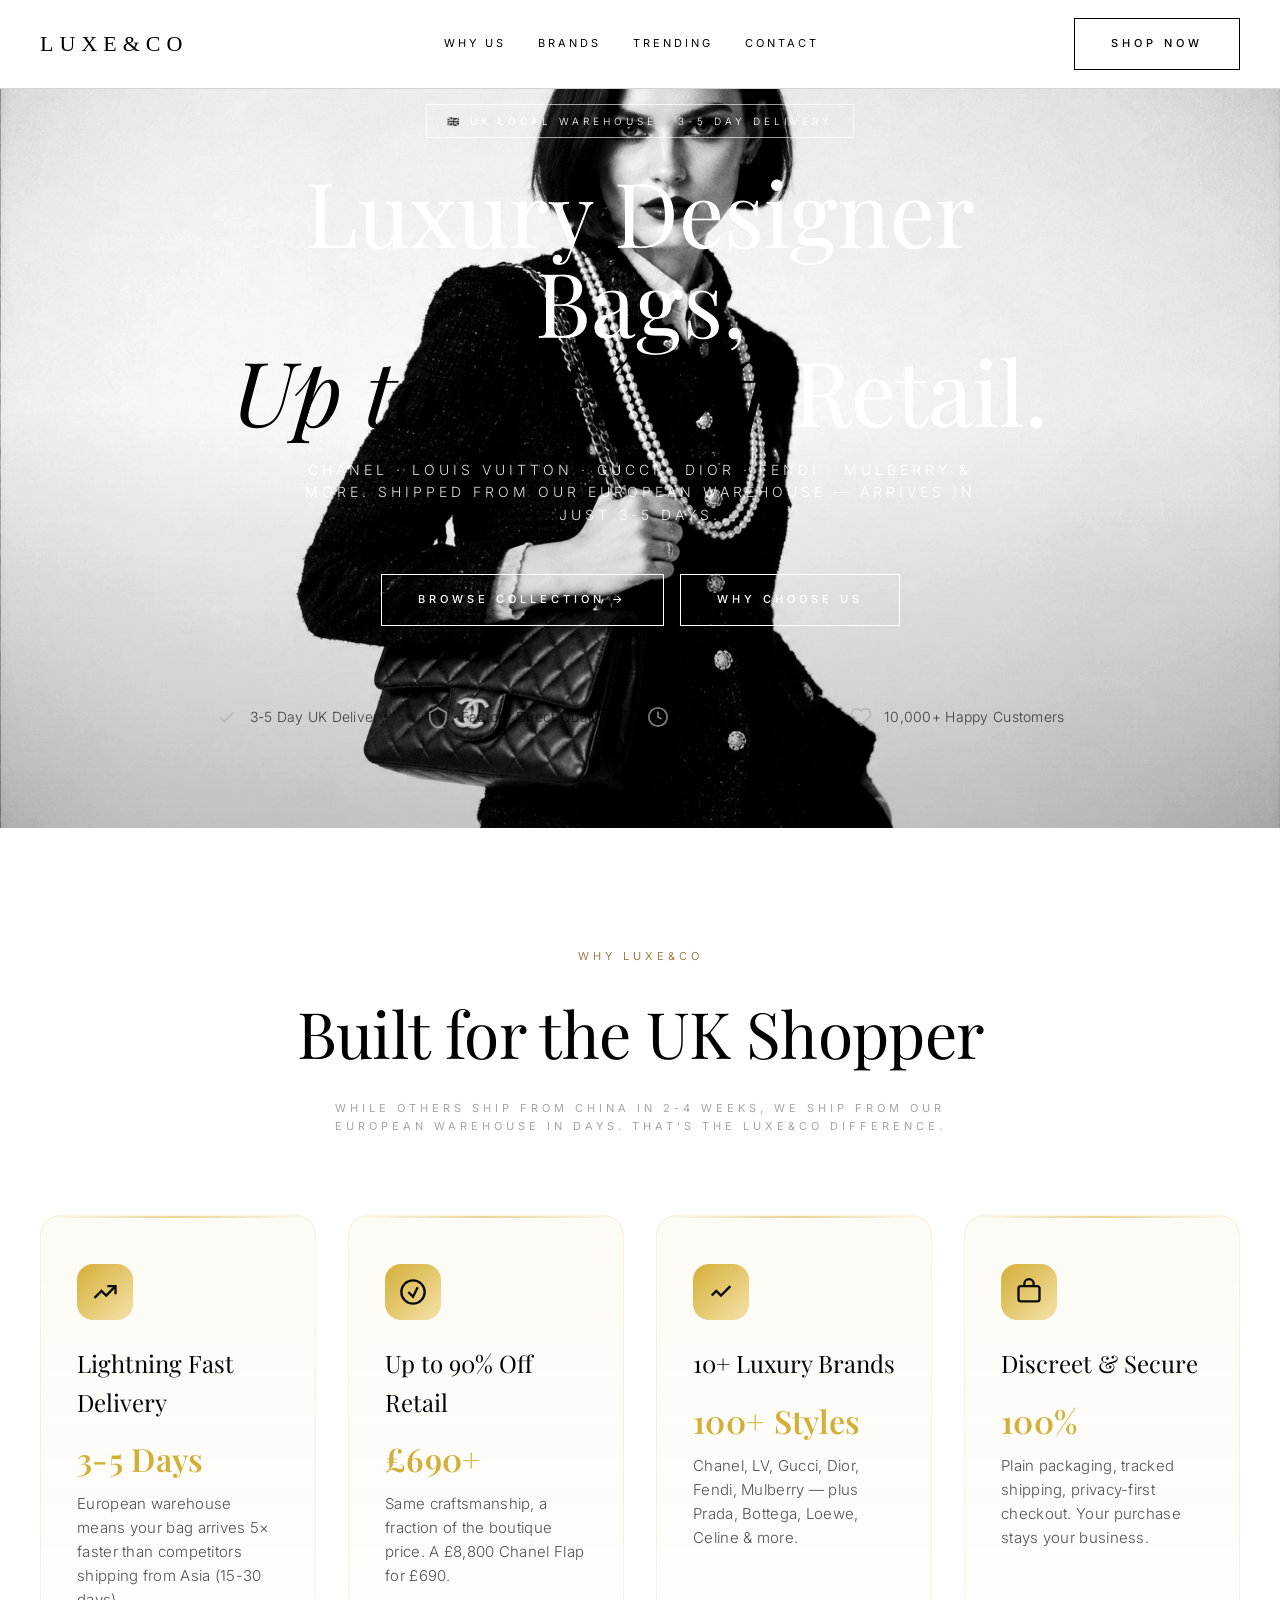
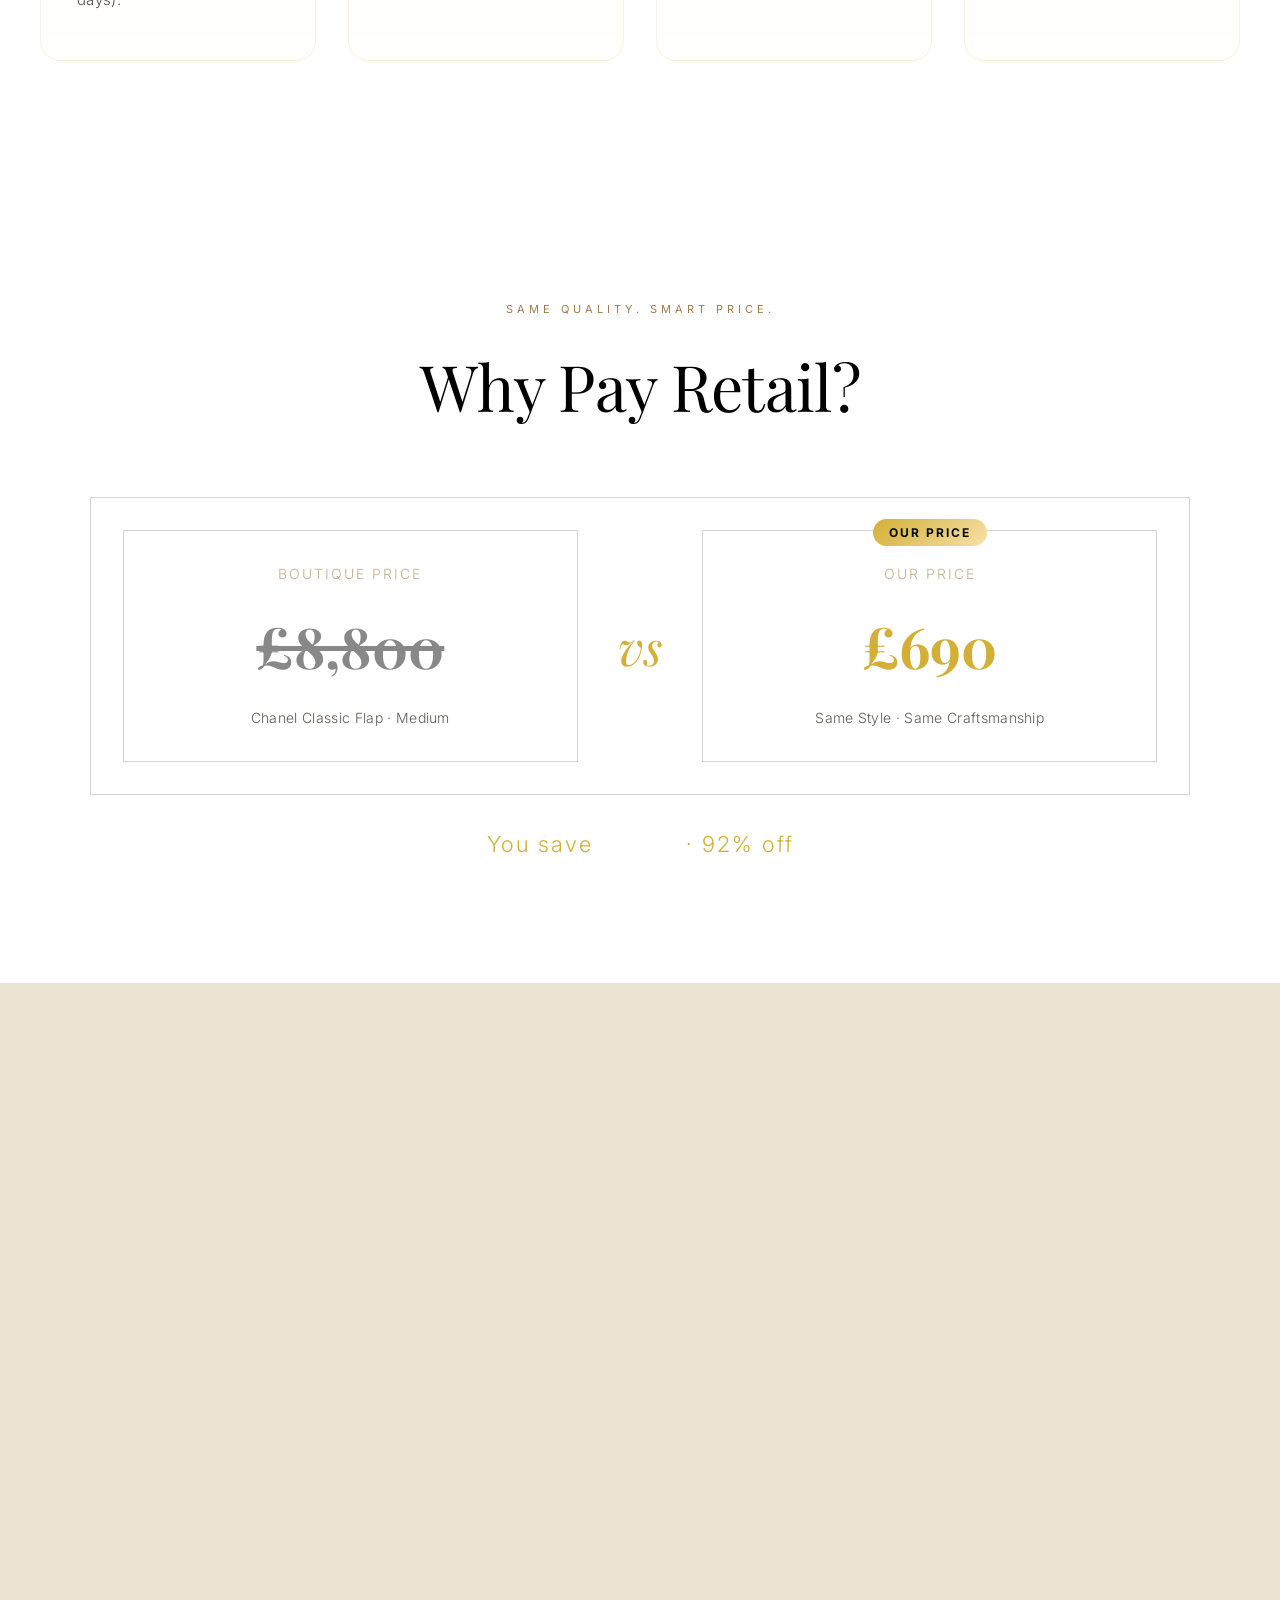
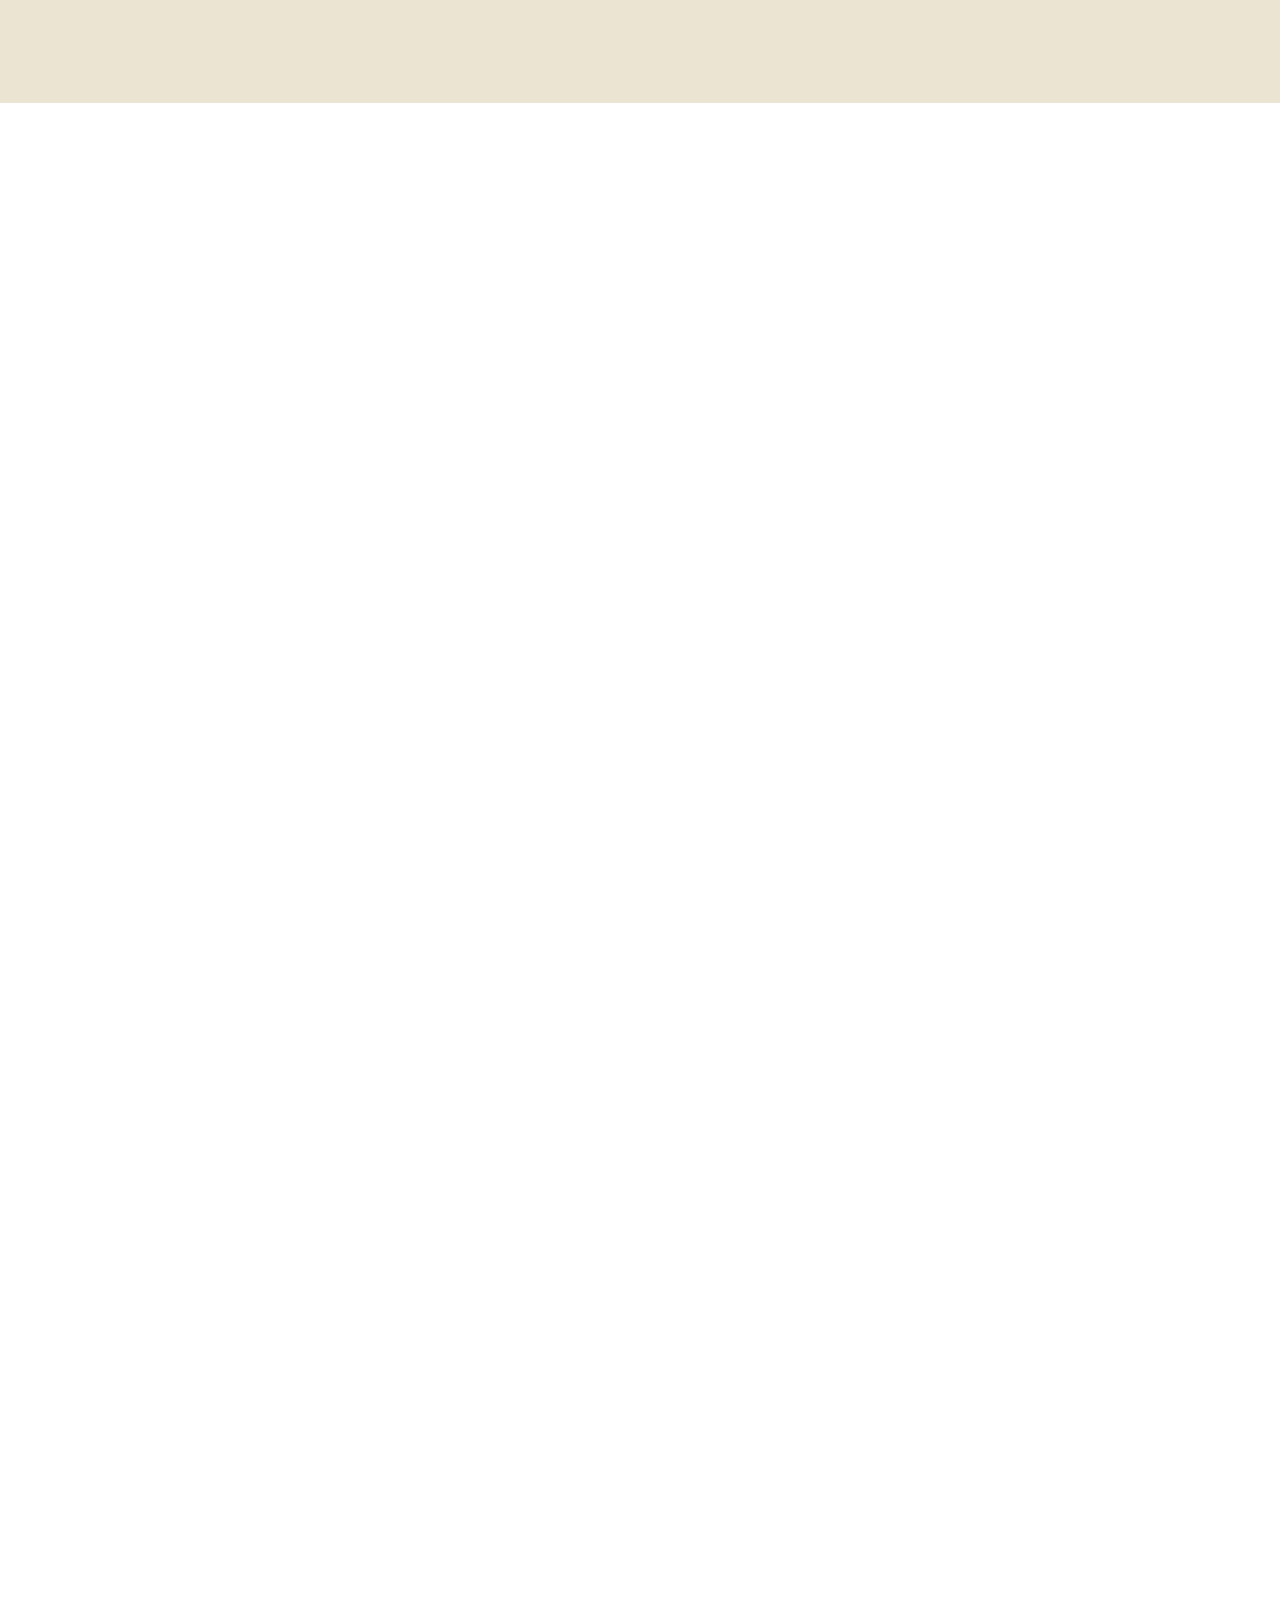
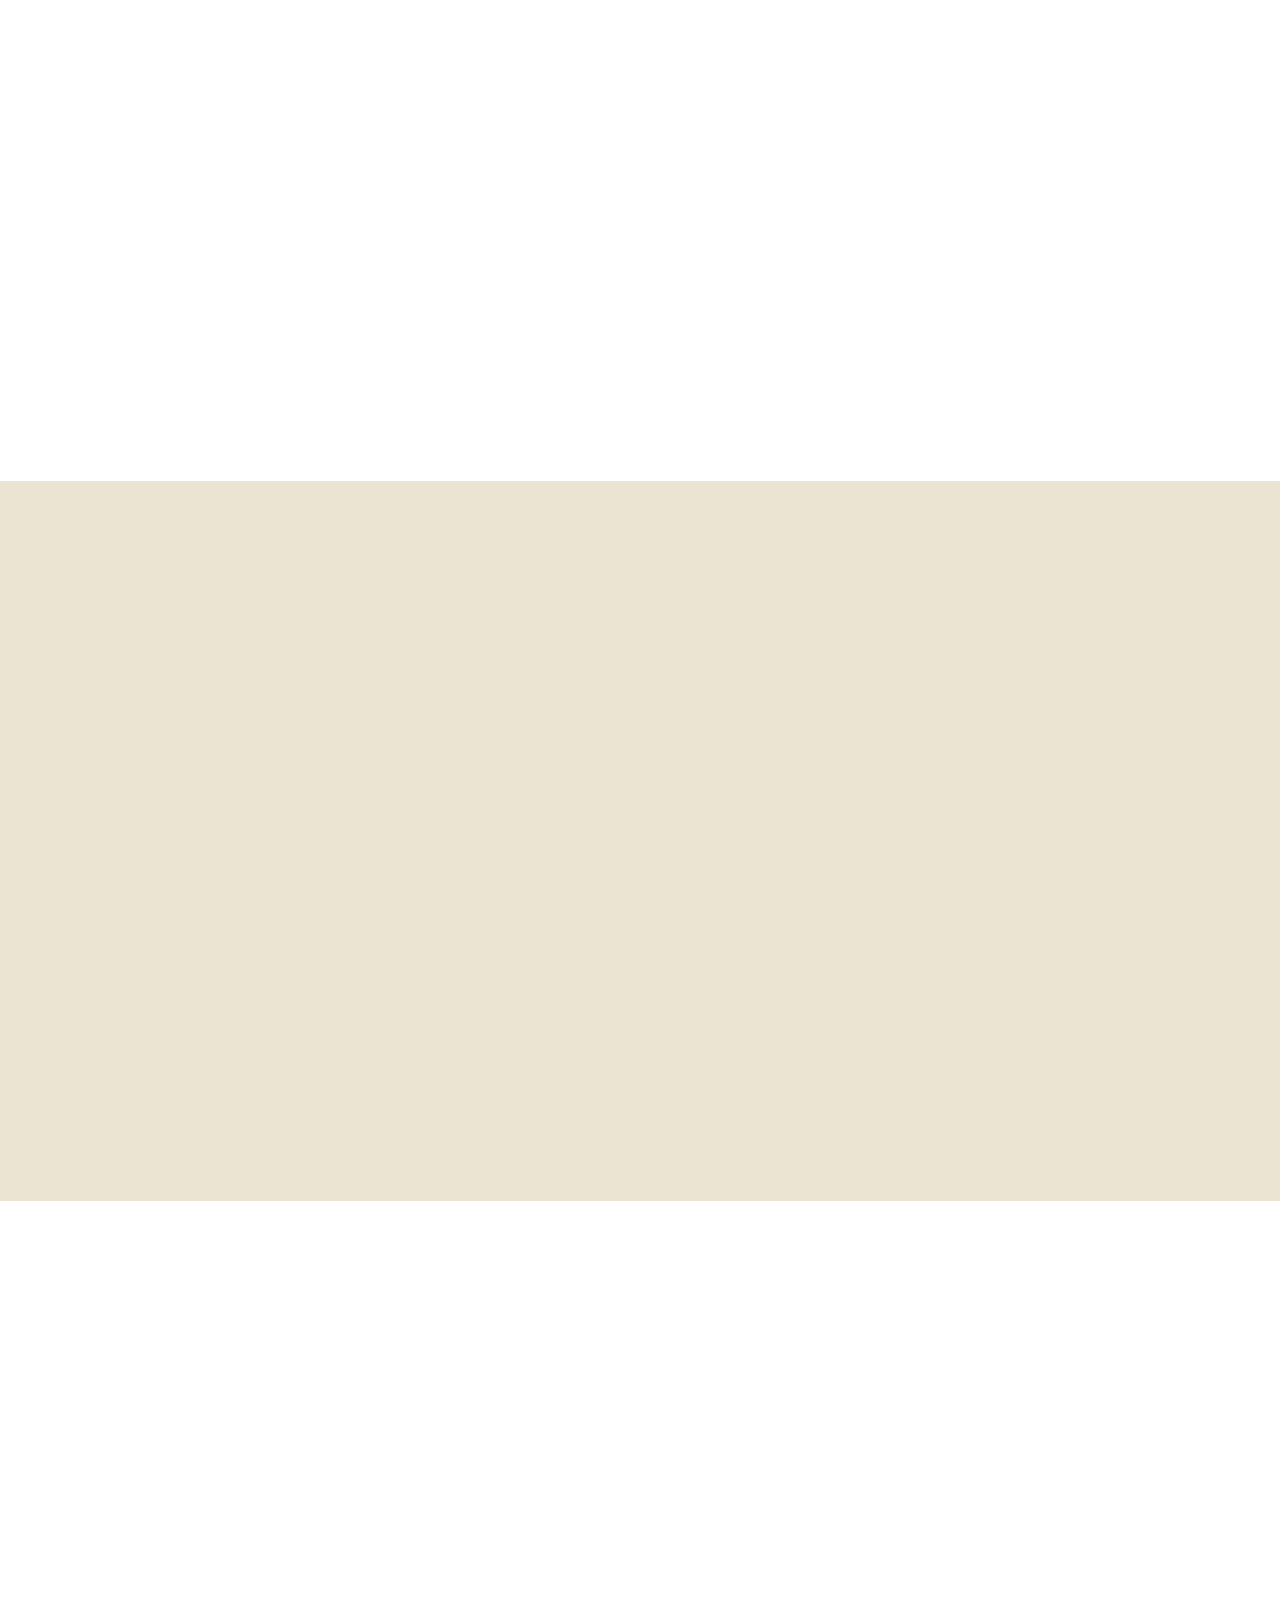
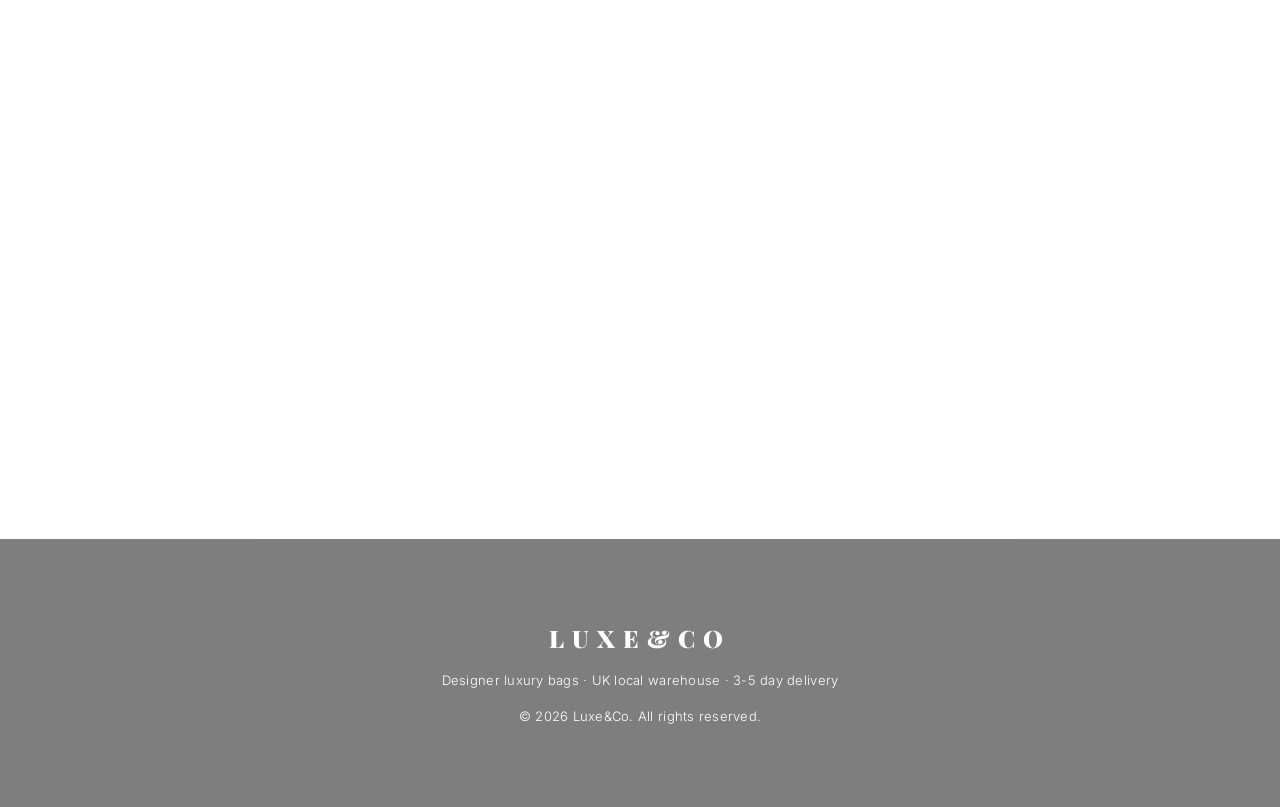
==== commit fe660ebe: "fix encoding: read as raw bytes" ====
--- a/ad/index.html
+++ b/ad/index.html
@@ -4,7 +4,7 @@
 <meta charset="UTF-8">
 <meta name="viewport" content="width=device-width, initial-scale=1.0">
 <meta name="description" content="Designer Luxury Bags - UK Local Warehouse, 3-5 Day Delivery. Chanel, Louis Vuitton, Gucci, Dior, Fendi, Mulberry & more at up to 90% off retail.">
-<title>Luxe&Co 鈥?Designer Bags 路 UK Local 路 3-5 Day Delivery</title>
+<title>Luxe&Co — Designer Bags · UK Local · 3-5 Day Delivery</title>
 <link href="https://fonts.googleapis.com/css2?family=Playfair+Display:wght@400;600;700;900&family=Inter:wght@300;400;500;600;700&display=swap" rel="stylesheet">
 <style>
 * { margin: 0; padding: 0; box-sizing: border-box; }
@@ -260,12 +260,12 @@
 .brand-card.uk-pick { border-color: rgba(220,20,60,0.4); }
 .brand-card.uk-pick .brand-name { color: #f5e1a8; }
 /* ============================================
-   鍝佺墝鍗＄墖鑳屾櫙鍥剧墖 CSS - 宸叉坊鍔犲埌瀹屾暣鏂囦欢
+   品牌卡片背景图片 CSS - 已添加到完整文件
    ============================================ */
 
-/* 涓烘瘡涓搧鐗屽崱鐗囨坊鍔犺儗鏅浘鐗?*/
+/* 为每个品牌卡片添加背景图片 */
 .brands .brand-card:nth-child(1) {
-    /* CHANEL - 榛戣壊缁忓吀鍖?*/
+    /* CHANEL - 黑色经典包 */
     background-image: linear-gradient(135deg, rgba(10,10,10,0.75), rgba(10,10,10,0.6)), 
                       url('https://images.unsplash.com/photo-1584917865442-de89df76afd3?w=800&q=80');
     background-size: cover;
@@ -273,7 +273,7 @@
 }
 
 .brands .brand-card:nth-child(2) {
-    /* LOUIS VUITTON - 妫曡壊鐨潻鎵樼壒鍖?*/
+    /* LOUIS VUITTON - 棕色皮革托特包 */
     background-image: linear-gradient(135deg, rgba(10,10,10,0.75), rgba(10,10,10,0.6)), 
                       url('https://images.unsplash.com/photo-1590874103328-eac38a683ce7?w=800&q=80');
     background-size: cover;
@@ -281,7 +281,7 @@
 }
 
 .brands .brand-card:nth-child(3) {
-    /* GUCCI - 鐏拌壊鏂滄寧鍖?*/
+    /* GUCCI - 灰色斜挎包 */
     background-image: linear-gradient(135deg, rgba(10,10,10,0.75), rgba(10,10,10,0.6)), 
                       url('https://images.unsplash.com/photo-1548036328-c9fa89d128fa?w=800&q=80');
     background-size: cover;
@@ -289,7 +289,7 @@
 }
 
 .brands .brand-card:nth-child(4) {
-    /* DIOR - 绾㈣壊浼橀泤鎵嬫彁鍖?*/
+    /* DIOR - 红色优雅手提包 */
     background-image: linear-gradient(135deg, rgba(10,10,10,0.75), rgba(10,10,10,0.6)), 
                       url('https://images.unsplash.com/photo-1566150905458-1bf1fc113f0d?w=800&q=80');
     background-size: cover;
@@ -297,7 +297,7 @@
 }
 
 .brands .brand-card:nth-child(5) {
-    /* FENDI - 榛勮壊缁忓吀鎵嬫彁鍖?*/
+    /* FENDI - 黄色经典手提包 */
     background-image: linear-gradient(135deg, rgba(10,10,10,0.75), rgba(10,10,10,0.6)), 
                       url('https://images.unsplash.com/photo-1594633313593-bab3825d0caf?w=800&q=80');
     background-size: cover;
@@ -305,7 +305,7 @@
 }
 
 .brands .brand-card:nth-child(6) {
-    /* MULBERRY - 鑻卞浗椋庢鑹插寘 */
+    /* MULBERRY - 英国风棕色包 */
     background-image: linear-gradient(135deg, rgba(10,10,10,0.75), rgba(10,10,10,0.6)), 
                       url('https://images.unsplash.com/photo-1598532163257-ae3c6b2524b6?w=800&q=80');
     background-size: cover;
@@ -313,7 +313,7 @@
 }
 
 .brands .brand-card:nth-child(7) {
-    /* PRADA - 榛戣壊鐜颁唬鍖?*/
+    /* PRADA - 黑色现代包 */
     background-image: linear-gradient(135deg, rgba(10,10,10,0.75), rgba(10,10,10,0.6)), 
                       url('https://images.unsplash.com/photo-1591561954557-26941169b49e?w=800&q=80');
     background-size: cover;
@@ -321,7 +321,7 @@
 }
 
 .brands .brand-card:nth-child(8) {
-    /* BOTTEGA VENETA - 缁胯壊缂栫粐鍖?*/
+    /* BOTTEGA VENETA - 绿色编织包 */
     background-image: linear-gradient(135deg, rgba(10,10,10,0.75), rgba(10,10,10,0.6)), 
                       url('https://images.unsplash.com/photo-1611652022419-a9419f74343a?w=800&q=80');
     background-size: cover;
@@ -329,7 +329,7 @@
 }
 
 .brands .brand-card:nth-child(9) {
-    /* LOEWE - 绫宠壊鎷煎浘鍖?*/
+    /* LOEWE - 米色拼图包 */
     background-image: linear-gradient(135deg, rgba(10,10,10,0.75), rgba(10,10,10,0.6)), 
                       url('https://images.unsplash.com/photo-1594223274512-ad4803739b7c?w=800&q=80');
     background-size: cover;
@@ -337,14 +337,14 @@
 }
 
 .brands .brand-card:nth-child(10) {
-    /* CELINE - 鐧借壊鏋佺畝鍖?*/
+    /* CELINE - 白色极简包 */
     background-image: linear-gradient(135deg, rgba(10,10,10,0.75), rgba(10,10,10,0.6)), 
                       url('https://images.unsplash.com/photo-1596783074918-c84cb06531ca?w=800&q=80');
     background-size: cover;
     background-position: center;
 }
 
-/* 澧炲己鏂囧瓧鍙鎬?*/
+/* 增强文字可读性 */
 .brands .brand-card .brand-name,
 .brands .brand-card .brand-models {
     position: relative;
@@ -523,7 +523,7 @@
     gap: 10px;
 }
 .lb-features li::before {
-    content: '鉁?;
+    content: '✓';
     color: #d4af37;
     font-weight: 700;
 }
@@ -683,7 +683,7 @@
     .vs { transform: rotate(90deg); }
     .trust-bar { gap: 20px; margin-top: 50px; }
     
-    /* 绉诲姩绔寜閽紭鍖?*/
+    /* 移动端按钮优化 */
     .social-btn { 
         min-width: 100%; 
         padding: 14px 24px;
@@ -694,7 +694,7 @@
         height: 18px; 
     }
     
-    /* 绉诲姩绔浘鐗囩敾寤婁紭鍖?- 纭繚鏄剧ず */
+    /* 移动端图片画廊优化 - 确保显示 */
     .gallery-grid {
         grid-template-columns: repeat(2, 1fr);
         gap: 10px;
@@ -711,7 +711,7 @@
         letter-spacing: 0.5px;
     }
     
-    /* 绉诲姩绔疕ero鎸夐挳浼樺寲 */
+    /* 移动端Hero按钮优化 */
     .btn {
         padding: 14px 28px;
         font-size: 13px;
@@ -726,7 +726,7 @@
         max-width: 320px;
     }
     
-    /* 绉诲姩绔搧鐗屽崱鐗囦紭鍖?- 缂╁皬灏哄 */
+    /* 移动端品牌卡片优化 - 缩小尺寸 */
     .brands {
         grid-template-columns: repeat(2, 1fr);
         gap: 12px;
@@ -750,7 +750,7 @@
         right: 12px;
     }
     
-    /* 绉诲姩绔紭鍔垮崱鐗囦紭鍖?*/
+    /* 移动端优势卡片优化 */
     .advantages {
         grid-template-columns: 1fr;
         gap: 20px;
@@ -769,7 +769,7 @@
         font-size: 28px;
     }
     
-    /* 绉诲姩绔疞ightbox浼樺寲 */
+    /* 移动端Lightbox优化 */
     .lightbox-inner { 
         flex-direction: column; 
         gap: 16px; 
@@ -792,7 +792,7 @@
         font-size: 34px; 
     }
     
-    /* 绉诲姩绔楠や紭鍖?- 妯悜2鍒?*/
+    /* 移动端步骤优化 - 横向2列 */
     .steps {
         grid-template-columns: repeat(2, 1fr);
         gap: 16px;
@@ -815,7 +815,7 @@
         line-height: 1.5;
     }
     
-    /* 绉诲姩绔秼鍔夸紭鍖?- 妯悜2鍒?*/
+    /* 移动端趋势优化 - 横向2列 */
     .trends {
         grid-template-columns: repeat(2, 1fr);
         gap: 16px;
@@ -942,7 +942,7 @@
 /* === END PREMIUM GALLERY === */
 
 
-/* === LUXURY LIGHT THEME (Herm猫s / Loewe inspired) === */
+/* === LUXURY LIGHT THEME (Hermès / Loewe inspired) === */
 :root {
     --lux-bg:        #f5efe2;   /* warm parchment */
     --lux-bg-alt:    #ece4d2;   /* slightly deeper section */
@@ -1166,7 +1166,7 @@
 
 
 /* ============================================== */
-/*  PURE CHANEL THEME 路 B&W 路 DIDOT 路 MINIMALIST   */
+/*  PURE CHANEL THEME · B&W · DIDOT · MINIMALIST   */
 /* ============================================== */
 @import url('https://fonts.googleapis.com/css2?family=Cormorant+Garamond:wght@300;400;500;600;700&family=Inter:wght@200;300;400;500&display=swap');
 
@@ -1554,7 +1554,7 @@
 
 /* === MOBILE OPTIMIZATION (Chanel theme) === */
 @media (max-width: 768px) {
-    /* 浜у搧鍗＄墖锛?鍒楃揣鍑戞帓鍒?*/
+    /* 产品卡片：3列紧凑排列 */
     .tier-grid {
         grid-template-columns: repeat(3, 1fr) !important;
         gap: 10px 8px !important;
@@ -1588,7 +1588,7 @@
         margin-bottom: 28px !important;
     }
 
-    /* 浠锋牸瀵规瘮锛氭í鎺掍竴琛?*/
+    /* 价格对比：横排一行 */
     .compare-bg {
         padding: 40px 12px !important;
     }
@@ -1622,7 +1622,7 @@
         margin-top: 12px !important;
     }
 
-    /* 浼樺娍鍗＄墖锛?鍒椾竴琛?*/
+    /* 优势卡片：4列一行 */
     .advantages {
         grid-template-columns: repeat(4, 1fr) !important;
         gap: 6px !important;
@@ -1654,7 +1654,7 @@
         display: none !important;
     }
 
-    /* Section鏍囬缂╁皬 */
+    /* Section标题缩小 */
     .section-title {
         font-size: 28px !important;
     }
@@ -1671,7 +1671,7 @@
         padding: 50px 16px !important;
     }
 
-    /* Lightbox锛氫慨澶嶆寜閽樉绀?*/
+    /* Lightbox：修复按钮显示 */
     .lightbox-inner {
         flex-direction: column !important;
         gap: 0 !important;
@@ -1745,7 +1745,7 @@
         z-index: 100 !important;
     }
 
-    /* Editorial妯″潡缂╁皬 */
+    /* Editorial模块缩小 */
     .chanel-editorial .ce-img {
         min-height: 40vh !important;
     }
@@ -1765,7 +1765,7 @@
         font-size: 10px !important;
     }
 
-    /* 瓒嬪娍鍗＄墖锛?鍒?琛?*/
+    /* 趋势卡片：3列2行 */
     .trends {
         grid-template-columns: repeat(3, 1fr) !important;
         gap: 8px !important;
@@ -1788,7 +1788,7 @@
         padding: 40px 12px !important;
     }
 
-    /* 姝ラ锛?鍒椾竴琛?*/
+    /* 步骤：4列一行 */
     .steps {
         grid-template-columns: repeat(4, 1fr) !important;
         gap: 6px !important;
@@ -1811,7 +1811,7 @@
         line-height: 1.3 !important;
     }
 
-    /* Hero绱у噾 */
+    /* Hero紧凑 */
     .hero {
         min-height: auto !important;
         padding: 80px 16px 40px !important;
@@ -1830,7 +1830,7 @@
         font-size: 12px !important;
     }
 
-    /* Final CTA绱у噾 */
+    /* Final CTA紧凑 */
     .final-cta {
         padding: 50px 16px !important;
     }
@@ -1856,7 +1856,7 @@
 
 
 /* === Tame product image backgrounds (green/black tiles) === */
-/* All product photos now have cream #ECE4D5 background 鈥?match the card */
+/* All product photos now have cream #ECE4D5 background — match the card */
 .gallery-card { background: transparent !important; }
 .gallery-card .card-img {
     background: #ECE4D5 !important;
@@ -2063,17 +2063,17 @@
 <!-- ============ HERO ============ -->
 <section class="hero">
     <div class="hero-content">
-        <div class="badge">馃嚞馃嚙 UK Local Warehouse 路 3-5 Day Delivery</div>
+        <div class="badge">🇬🇧 UK Local Warehouse · 3-5 Day Delivery</div>
         <h1>
             Luxury Designer Bags,<br>
             <span class="gold">Up to 90% Off</span> Retail.
         </h1>
         <p class="hero-sub">
-            Chanel 路 Louis Vuitton 路 Gucci 路 Dior 路 Fendi 路 Mulberry & more.
-            Shipped from our European warehouse 鈥?arrives in just 3-5 days.
+            Chanel · Louis Vuitton · Gucci · Dior · Fendi · Mulberry & more.
+            Shipped from our European warehouse — arrives in just 3-5 days.
         </p>
         <div class="cta-group">
-            <a href="#contact" class="btn btn-primary">Browse Collection 鈫?/a>
+            <a href="#contact" class="btn btn-primary">Browse Collection →</a>
             <a href="#advantages" class="btn btn-outline">Why Choose Us</a>
         </div>
         <div class="trust-bar">
@@ -2111,15 +2111,15 @@
             </div>
             <h3>Lightning Fast Delivery</h3>
             <span class="highlight">3-5 Days</span>
-            <p>European warehouse means your bag arrives 5脳 faster than competitors shipping from Asia (15-30 days).</p>
+            <p>European warehouse means your bag arrives 5× faster than competitors shipping from Asia (15-30 days).</p>
         </div>
         <div class="advantage">
             <div class="advantage-icon">
                 <svg width="28" height="28" viewBox="0 0 24 24" fill="none" stroke="currentColor" stroke-width="2"><circle cx="12" cy="12" r="10"/><path d="M16 8l-4 8-4-4"/></svg>
             </div>
             <h3>Up to 90% Off Retail</h3>
-            <span class="highlight">拢690+</span>
-            <p>Same craftsmanship, a fraction of the boutique price. A 拢8,800 Chanel Flap for 拢690.</p>
+            <span class="highlight">£690+</span>
+            <p>Same craftsmanship, a fraction of the boutique price. A £8,800 Chanel Flap for £690.</p>
         </div>
         <div class="advantage">
             <div class="advantage-icon">
@@ -2127,7 +2127,7 @@
             </div>
             <h3>10+ Luxury Brands</h3>
             <span class="highlight">100+ Styles</span>
-            <p>Chanel, LV, Gucci, Dior, Fendi, Mulberry 鈥?plus Prada, Bottega, Loewe, Celine & more.</p>
+            <p>Chanel, LV, Gucci, Dior, Fendi, Mulberry — plus Prada, Bottega, Loewe, Celine & more.</p>
         </div>
         <div class="advantage">
             <div class="advantage-icon">
@@ -2148,17 +2148,17 @@
         <div class="compare-cards">
             <div class="compare-card retail">
                 <div class="compare-label">Boutique Price</div>
-                <div class="compare-price">拢8,800</div>
-                <div class="compare-model">Chanel Classic Flap 路 Medium</div>
+                <div class="compare-price">£8,800</div>
+                <div class="compare-model">Chanel Classic Flap · Medium</div>
             </div>
             <div class="vs">vs</div>
             <div class="compare-card ours">
                 <div class="compare-label">Our Price</div>
-                <div class="compare-price">拢690</div>
-                <div class="compare-model">Same Style 路 Same Craftsmanship</div>
+                <div class="compare-price">£690</div>
+                <div class="compare-model">Same Style · Same Craftsmanship</div>
             </div>
         </div>
-        <div class="save-amount">You save <strong style="color:#fff">拢8,110</strong> 路 92% off</div>
+        <div class="save-amount">You save <strong style="color:#fff">£8,110</strong> · 92% off</div>
     </div>
 </section>
 
@@ -2177,7 +2177,7 @@
   <div class="ce-text">
     <div class="ce-label">The Edit</div>
     <h2 class="ce-title">Effortless <em>elegance</em>,<br>iconic silhouettes.</h2>
-    <p class="ce-body">From Monogram to Matelass茅, every piece in our edit carries the same craftsmanship, the same iconic codes 鈥?at a fraction of the boutique price. Carefully sourced, locally stocked.</p>
+    <p class="ce-body">From Monogram to Matelassé, every piece in our edit carries the same craftsmanship, the same iconic codes — at a fraction of the boutique price. Carefully sourced, locally stocked.</p>
     <a href="#featured" class="ce-link">Discover the Edit &rarr;</a>
   </div>
 </section>
@@ -2199,7 +2199,7 @@
   <div class="ce-text">
     <div class="ce-label">UK Local Stock</div>
     <h2 class="ce-title">Delivered in <em>days</em>,<br>not weeks.</h2>
-    <p class="ce-body">No customs delays. No 30-day waits. Our entire edit ships from our UK warehouse 鈥?usually within 3-5 business days. Discreet packaging. Tracked shipping.</p>
+    <p class="ce-body">No customs delays. No 30-day waits. Our entire edit ships from our UK warehouse — usually within 3-5 business days. Discreet packaging. Tracked shipping.</p>
     <a href="#contact" class="ce-link">Begin Your Order &rarr;</a>
   </div>
 </section>
@@ -2207,7 +2207,7 @@
 
 <!-- Lightbox -->
 <div class="lightbox" id="lightbox">
-    <button class="lightbox-close" id="lightboxClose">脳</button>
+    <button class="lightbox-close" id="lightboxClose">×</button>
     <div class="lightbox-inner">
         <div class="lightbox-img-wrap" id="lightboxImgWrap">
             <img id="lightboxImg" src="" alt="" loading="lazy" decoding="async">
@@ -2216,17 +2216,17 @@
             <div class="lb-brand" id="lbBrand">CHANEL</div>
             <div class="lb-model" id="lbModel">Classic Flap Bag</div>
             <div class="lb-price-row">
-                <div class="lb-price" id="lbPrice">拢690</div>
-                <div class="lb-retail" id="lbRetail">拢8,800</div>
+                <div class="lb-price" id="lbPrice">£690</div>
+                <div class="lb-retail" id="lbRetail">£8,800</div>
             </div>
             <div class="lb-save" id="lbSave">YOU SAVE 92%</div>
-            <p class="lb-desc" id="lbDesc">Same craftsmanship, same iconic silhouette 鈥?at a fraction of the boutique price. Shipped from our UK warehouse in 3-5 business days.</p>
+            <p class="lb-desc" id="lbDesc">Same craftsmanship, same iconic silhouette — at a fraction of the boutique price. Shipped from our UK warehouse in 3-5 business days.</p>
             <ul class="lb-features">
-                <li>UK Local Warehouse 路 3-5 Day Delivery</li>
-                <li>Discreet Packaging 路 Tracked Shipping</li>
+                <li>UK Local Warehouse · 3-5 Day Delivery</li>
+                <li>Discreet Packaging · Tracked Shipping</li>
                 <li>First-time buyer 10% off</li>
             </ul>
-            <a class="lb-cta" id="lbCta" href="https://v-china.github.io/baobao-/shop.html" target="_blank">More Details 鈫?/a>
+            <a class="lb-cta" id="lbCta" href="https://v-china.github.io/baobao-/shop.html" target="_blank">More Details →</a>
             <a class="lb-secondary" href="#contact">Or message us for personal advice</a>
         </div>
     </div>
@@ -2251,7 +2251,7 @@
             <div class="trend">
                 <div class="trend-num">03</div>
                 <h3>Chain Shoulder Bags</h3>
-                <p>The elegance of a chain strap 鈥?Chanel Classic Flap and Gucci Jackie never go out of style.</p>
+                <p>The elegance of a chain strap — Chanel Classic Flap and Gucci Jackie never go out of style.</p>
             </div>
             <div class="trend">
                 <div class="trend-num">04</div>
@@ -2266,7 +2266,7 @@
             <div class="trend">
                 <div class="trend-num">06</div>
                 <h3>British Heritage</h3>
-                <p>Mulberry Alexa and Bayswater 鈥?made famous by UK celebrities, loved by generations.</p>
+                <p>Mulberry Alexa and Bayswater — made famous by UK celebrities, loved by generations.</p>
             </div>
         </div>
     </div>
@@ -2305,30 +2305,30 @@
     <h2>Ready to <em style="color:#d4af37">Style Up?</em></h2>
     <p>Message us on WhatsApp or follow on Instagram to see our full collection. First-time buyers get <strong style="color:#d4af37">10% off</strong> your first order.</p>
     <div class="social-buttons">
-        <!-- INSTAGRAM: 鎶?href 鎹㈡垚浣犵殑 Instagram 涓婚〉閾炬帴 -->
+        <!-- INSTAGRAM: 把 href 换成你的 Instagram 主页链接 -->
         <a href="#" class="social-btn ig" id="instagram-link" target="_blank">
             <svg viewBox="0 0 24 24" fill="currentColor"><path d="M12 2.2c3.2 0 3.6 0 4.8.1 1.2.1 1.8.2 2.2.4.6.2 1 .5 1.4.9.4.4.7.9.9 1.4.2.4.4 1 .4 2.2.1 1.2.1 1.6.1 4.8s0 3.6-.1 4.8c-.1 1.2-.2 1.8-.4 2.2-.2.6-.5 1-.9 1.4-.4.4-.9.7-1.4.9-.4.2-1 .4-2.2.4-1.2.1-1.6.1-4.8.1s-3.6 0-4.8-.1c-1.2-.1-1.8-.2-2.2-.4-.6-.2-1-.5-1.4-.9-.4-.4-.7-.9-.9-1.4-.2-.4-.4-1-.4-2.2-.1-1.2-.1-1.6-.1-4.8s0-3.6.1-4.8c.1-1.2.2-1.8.4-2.2.2-.6.5-1 .9-1.4.4-.4.9-.7 1.4-.9.4-.2 1-.4 2.2-.4C8.4 2.2 8.8 2.2 12 2.2zm0 1.8c-3.1 0-3.5 0-4.7.1-1.1.1-1.7.2-2.1.4-.5.2-.9.5-1.3.8-.4.4-.7.8-.8 1.3-.2.4-.3 1-.4 2.1-.1 1.2-.1 1.6-.1 4.7s0 3.5.1 4.7c.1 1.1.2 1.7.4 2.1.2.5.5.9.8 1.3.4.4.8.7 1.3.8.4.2 1 .3 2.1.4 1.2.1 1.6.1 4.7.1s3.5 0 4.7-.1c1.1-.1 1.7-.2 2.1-.4.5-.2.9-.5 1.3-.8.4-.4.7-.8.8-1.3.2-.4.3-1 .4-2.1.1-1.2.1-1.6.1-4.7s0-3.5-.1-4.7c-.1-1.1-.2-1.7-.4-2.1-.2-.5-.5-.9-.8-1.3-.4-.4-.8-.7-1.3-.8-.4-.2-1-.3-2.1-.4-1.2-.1-1.6-.1-4.7-.1zm0 3.1a4.9 4.9 0 1 1 0 9.8 4.9 4.9 0 0 1 0-9.8zm0 8.1a3.2 3.2 0 1 0 0-6.4 3.2 3.2 0 0 0 0 6.4zm6.3-8.3a1.1 1.1 0 1 1-2.3 0 1.1 1.1 0 0 1 2.3 0z"/></svg>
             Follow on Instagram
         </a>
-        <!-- WHATSAPP: 鎶?href 鎹㈡垚 https://wa.me/44XXXXXXXXXX -->
+        <!-- WHATSAPP: 把 href 换成 https://wa.me/44XXXXXXXXXX -->
         <a href="#" class="social-btn wa" id="whatsapp-link" target="_blank">
             <svg viewBox="0 0 24 24" fill="currentColor"><path d="M17.5 14.3c-.3-.1-1.7-.8-2-.9-.3-.1-.4-.1-.6.1-.2.3-.7.9-.9 1.1-.2.2-.3.2-.6.1s-1.2-.5-2.3-1.4c-.9-.8-1.4-1.8-1.6-2.1-.2-.3 0-.4.1-.6.1-.1.3-.3.4-.5.1-.2.2-.3.3-.5.1-.2 0-.4 0-.5s-.6-1.5-.9-2c-.2-.5-.4-.4-.6-.5h-.5c-.2 0-.5.1-.7.3-.2.3-.9.9-.9 2.2s.9 2.6 1 2.7c.1.2 1.8 2.7 4.3 3.8.6.3 1.1.4 1.4.5.6.2 1.2.2 1.6.1.5-.1 1.7-.7 1.9-1.3.2-.7.2-1.2.2-1.3-.1-.1-.3-.2-.5-.3zM12 2C6.5 2 2 6.5 2 12c0 1.8.5 3.5 1.3 4.9L2 22l5.3-1.4c1.4.8 3 1.2 4.7 1.2 5.5 0 10-4.5 10-10S17.5 2 12 2zm0 18.1c-1.5 0-3-.4-4.3-1.1l-.3-.2-3.1.8.8-3-.2-.3c-.8-1.3-1.2-2.8-1.2-4.3 0-4.5 3.7-8.2 8.2-8.2s8.2 3.7 8.2 8.2-3.6 8.1-8.1 8.1z"/></svg>
             Chat on WhatsApp
         </a>
-        <!-- WEBSITE: 鎶?href 鎹㈡垚浣犵殑瀹樻柟搴楅摵閾炬帴 -->
+        <!-- WEBSITE: 把 href 换成你的官方店铺链接 -->
         <a href="#" class="social-btn web" id="website-link" target="_blank">
             <svg viewBox="0 0 24 24" fill="none" stroke="currentColor" stroke-width="2"><circle cx="12" cy="12" r="10"/><path d="M2 12h20M12 2a15.3 15.3 0 0 1 4 10 15.3 15.3 0 0 1-4 10 15.3 15.3 0 0 1-4-10 15.3 15.3 0 0 1 4-10z"/></svg>
             Visit Our Website
         </a>
     </div>
-    <p style="margin-top:48px;font-size:13px;opacity:0.4;letter-spacing:2px;">鉁?SHIPPED FROM UK 路 3-5 DAYS 路 DISCREET PACKAGING 鉁?/p>
+    <p style="margin-top:48px;font-size:13px;opacity:0.4;letter-spacing:2px;">✦ SHIPPED FROM UK · 3-5 DAYS · DISCREET PACKAGING ✦</p>
 </section>
 
 <!-- ============ FOOTER ============ -->
 <footer>
     <div class="logo">LUXE&CO</div>
-    <p>Designer luxury bags 路 UK local warehouse 路 3-5 day delivery</p>
-    <p style="margin-top:16px;">漏 2026 Luxe&Co. All rights reserved.</p>
+    <p>Designer luxury bags · UK local warehouse · 3-5 day delivery</p>
+    <p style="margin-top:16px;">© 2026 Luxe&Co. All rights reserved.</p>
 </footer>
 
 <script>
@@ -2344,17 +2344,18 @@
 document.querySelectorAll('.reveal').forEach(el => observer.observe(el));
 
 // ============================================================
-// 馃敡 璐﹀彿閰嶇疆鍖猴細瑕佹敼璐﹀彿鍦ㄨ繖閲屾敼灏辫锛堟壘涓嶅埌鐨勭暀绌哄瓧绗︿覆 ''锛?// ============================================================
+// 🔧 账号配置区：要改账号在这里改就行（找不到的留空字符串 ''）
+// ============================================================
 const MY_ACCOUNTS = {
-    instagram: 'miaomiaomiao4957',   // 鈫?https://instagram.com/miaomiaomiao4957
-    whatsapp:  '8613926016517',      // 鈫?https://wa.me/8613926016517
-    tiktok:    '',                   // 渚? 'luxeandco'
-    email:     '',                   // 渚? 'hello@luxeandco.com'
+    instagram: 'miaomiaomiao4957',   // → https://instagram.com/miaomiaomiao4957
+    whatsapp:  '8613926016517',      // → https://wa.me/8613926016517
+    tiktok:    '',                   // 例: 'luxeandco'
+    email:     '',                   // 例: 'hello@luxeandco.com'
     shop:      'https://shop36108042.wgstores.com'
 };
 // ============================================================
 
-// 鑷姩鎶婅处鍙风粦鍒版墍鏈夋寜閽笂
+// 自动把账号绑到所有按钮上
 (function bindAccounts() {
     const ig = MY_ACCOUNTS.instagram;
     const wa = MY_ACCOUNTS.whatsapp;
@@ -2382,10 +2383,12 @@
     }
 })();
 
-// Bag catalog metadata - 姣忓紶鍥鹃厤鍝佺墝銆佹寮忋€佷环鏍?const CLIENT_SHOP_URL = MY_ACCOUNTS.shop;
-// 澶?CDN 瀹圭伨锛氫緷娆″皾璇曪紝鍝釜閫氱敤鍝釜锛堝浗鍐呰闂洿绋筹級
+// Bag catalog metadata - 每张图配品牌、款式、价格
+const CLIENT_SHOP_URL = MY_ACCOUNTS.shop;
+// 多 CDN 容灾：依次尝试，哪个通用哪个（国内访问更稳）
 const IMG_CDNS = [
-    './',  // 鍚屾簮 GitHub Pages 鏈€蹇?    'https://cdn.statically.io/gh/V-china/baobao-/main/ad/',
+    './',  // 同源 GitHub Pages 最快
+    'https://cdn.statically.io/gh/V-china/baobao-/main/ad/',
     'https://gcore.jsdelivr.net/gh/V-china/baobao-@main/ad/',
     'https://cdn.jsdelivr.net/gh/V-china/baobao-@main/ad/'
 ];
@@ -2396,10 +2399,10 @@
     { price: 198, retail: 1500, brand: 'Louis Vuitton', model: "Neverfull Tote", img: 'gallery/198/04.jpg', shopUrl: 'https://a202004261251495200361080.wgstores.com/weshop/goods_list/_dLMqfLn9A_bNpTTHmqnMky7RuyiRPN3Ce3NHB0A?tagId=98646631' },
     { price: 198, retail: 1500, brand: 'Louis Vuitton', model: "Mini Pochette", img: 'gallery/198/05.jpg', shopUrl: 'https://a202004261251495200361080.wgstores.com/weshop/goods_list/_dLMqfLn9A_bNpTTHmqnMky7RuyiRPN3Ce3NHB0A?tagId=98646919' },
     { price: 198, retail: 1500, brand: 'Louis Vuitton', model: "Speedy 25", img: 'gallery/198/06.jpg', shopUrl: 'https://a202004261251495200361080.wgstores.com/weshop/goods_list/_dLMqfLn9A_bNpTTHmqnMky7RuyiRPN3Ce3NHB0A?tagId=98646770' },
-    { price: 198, retail: 1500, brand: 'Louis Vuitton', model: "Pochette M茅tis", img: 'gallery/198/07.jpg', shopUrl: 'https://a202004261251495200361080.wgstores.com/weshop/goods_list/_dLMqfLn9A_bNpTTHmqnMky7RuyiRPN3Ce3NHB0A?tagId=98646663' },
+    { price: 198, retail: 1500, brand: 'Louis Vuitton', model: "Pochette Métis", img: 'gallery/198/07.jpg', shopUrl: 'https://a202004261251495200361080.wgstores.com/weshop/goods_list/_dLMqfLn9A_bNpTTHmqnMky7RuyiRPN3Ce3NHB0A?tagId=98646663' },
     { price: 198, retail: 1500, brand: 'Louis Vuitton', model: "Classic Baguette", img: 'gallery/198/08.jpg', shopUrl: 'https://a202004261251495200361080.wgstores.com/weshop/goods_list/_dLMqfLn9A_bNpTTHmqnMky7RuyiRPN3Ce3NHB0A?tagId=98646916' },
     { price: 198, retail: 1500, brand: 'Louis Vuitton', model: "Coussin PM", img: 'gallery/198/09.jpg', shopUrl: 'https://a202004261251495200361080.wgstores.com/weshop/goods_list/_dLMqfLn9A_bNpTTHmqnMky7RuyiRPN3Ce3NHB0A?tagId=98646629' },
-    { price: 198, retail: 1500, brand: 'Louis Vuitton', model: "Petit No茅", img: 'gallery/198/10.jpg', shopUrl: 'https://a202004261251495200361080.wgstores.com/weshop/goods_list/_dLMqfLn9A_bNpTTHmqnMky7RuyiRPN3Ce3NHB0A?tagId=98646917' },
+    { price: 198, retail: 1500, brand: 'Louis Vuitton', model: "Petit Noé", img: 'gallery/198/10.jpg', shopUrl: 'https://a202004261251495200361080.wgstores.com/weshop/goods_list/_dLMqfLn9A_bNpTTHmqnMky7RuyiRPN3Ce3NHB0A?tagId=98646917' },
     { price: 268, retail: 4500, brand: 'Chanel', model: "Duma Backpack", img: 'gallery/268/01.jpg', shopUrl: 'https://a202004261251495200361080.wgstores.com/weshop/goods_list/_dLMqfLn9A_bNpTTHmqnMky7RuyiRPN3Ce3NHB0A?tagId=98646698' },
     { price: 268, retail: 4500, brand: 'Chanel', model: "Mini 22", img: 'gallery/268/02.jpg', shopUrl: 'https://a202004261251495200361080.wgstores.com/weshop/goods_list/_dLMqfLn9A_bNpTTHmqnMky7RuyiRPN3Ce3NHB0A?tagId=98646713' },
     { price: 268, retail: 4500, brand: 'Chanel', model: "Classic Lambskin", img: 'gallery/268/03.jpg', shopUrl: 'https://a202004261251495200361080.wgstores.com/weshop/goods_list/_dLMqfLn9A_bNpTTHmqnMky7RuyiRPN3Ce3NHB0A?tagId=98646792' },
@@ -2422,7 +2425,7 @@
     { price: 298, retail: 3800, brand: 'Dior', model: "Saddle Bag", img: 'gallery/298/10.jpg', shopUrl: 'https://a202004261251495200361080.wgstores.com/weshop/goods_list/_dLMqfLn9A_bNpTTHmqnMky7RuyiRPN3Ce3NHB0A?tagId=98646692' }
 ];
 
-// Featured gallery loader: 鑷姩浠庡涓?CDN 瀵绘壘鏈€蹇殑锛屽姞杞?gallery/01.jpg .. gallery/40.jpg
+// Featured gallery loader: 自动从多个 CDN 寻找最快的，加载 gallery/01.jpg .. gallery/40.jpg
 function probeImage(url, timeoutMs = 8000) {
     return new Promise(r => {
         const t = new Image();
@@ -2474,7 +2477,8 @@
     });
     console.log('[gallery] Skeleton loading shown');
 
-    // 骞惰绔為€熸帰娴嬫墍鏈?CDN锛岃皝鍏堥€氱敤璋?    let activeCdn = './';
+    // 并行竞速探测所有 CDN，谁先通用谁
+    let activeCdn = './';
     try {
         const raceResult = await Promise.any(
             IMG_CDNS.map(cdn => {
@@ -2491,9 +2495,9 @@
     grid.querySelectorAll('.skeleton-tier').forEach(el => el.remove());
 
     const TIERS = [
-        { price: 198, num: 'I',   brand: 'Louis Vuitton', sub: 'Monogram Heritage 路 From 拢198' },
-        { price: 268, num: 'II',  brand: 'Chanel',        sub: 'Iconic Black 路 From 拢268' },
-        { price: 298, num: 'III', brand: 'Dior',          sub: 'Maison Selection 路 From 拢298' }
+        { price: 198, num: 'I',   brand: 'Louis Vuitton', sub: 'Monogram Heritage · From £198' },
+        { price: 268, num: 'II',  brand: 'Chanel',        sub: 'Iconic Black · From £268' },
+        { price: 298, num: 'III', brand: 'Dior',          sub: 'Maison Selection · From £298' }
     ];
     TIERS.forEach(t => {
         const items = BAG_CATALOG.filter(b => b.price === t.price);
@@ -2526,10 +2530,10 @@
                 <div class="ci-brand">${item.brand}</div>
                 <div class="ci-model">${item.model}</div>
                 <div class="ci-price-row">
-                  <span class="ci-price">拢${item.price}</span>
-                  <span class="ci-retail">拢${retailFmt}</span>
+                  <span class="ci-price">£${item.price}</span>
+                  <span class="ci-retail">£${retailFmt}</span>
                 </div>
-                <a class="card-shop-btn" href="${shopLink}" target="_blank" onclick="event.stopPropagation()">Shop Now 鈫?/a>
+                <a class="card-shop-btn" href="${shopLink}" target="_blank" onclick="event.stopPropagation()">Shop Now →</a>
               </div>`;
             card.addEventListener('click', () => openLightbox(it));
             tg.appendChild(card);
@@ -2546,10 +2550,10 @@
     lightboxImg.src = item.url;
     document.getElementById('lbBrand').textContent = item.brand;
     document.getElementById('lbModel').textContent = item.model;
-    document.getElementById('lbPrice').textContent = '拢' + item.price;
-    document.getElementById('lbRetail').textContent = '拢' + item.retail.toLocaleString();
+    document.getElementById('lbPrice').textContent = '£' + item.price;
+    document.getElementById('lbRetail').textContent = '£' + item.retail.toLocaleString();
     const pct = Math.round((1 - item.price / item.retail) * 100);
-    document.getElementById('lbSave').textContent = `YOU SAVE ${pct}% 路 拢${(item.retail - item.price).toLocaleString()}`;
+    document.getElementById('lbSave').textContent = `YOU SAVE ${pct}% · £${(item.retail - item.price).toLocaleString()}`;
     document.getElementById('lbCta').href = item.shopUrl || CLIENT_SHOP_URL;
     lightbox.classList.add('active');
     document.body.style.overflow = 'hidden';
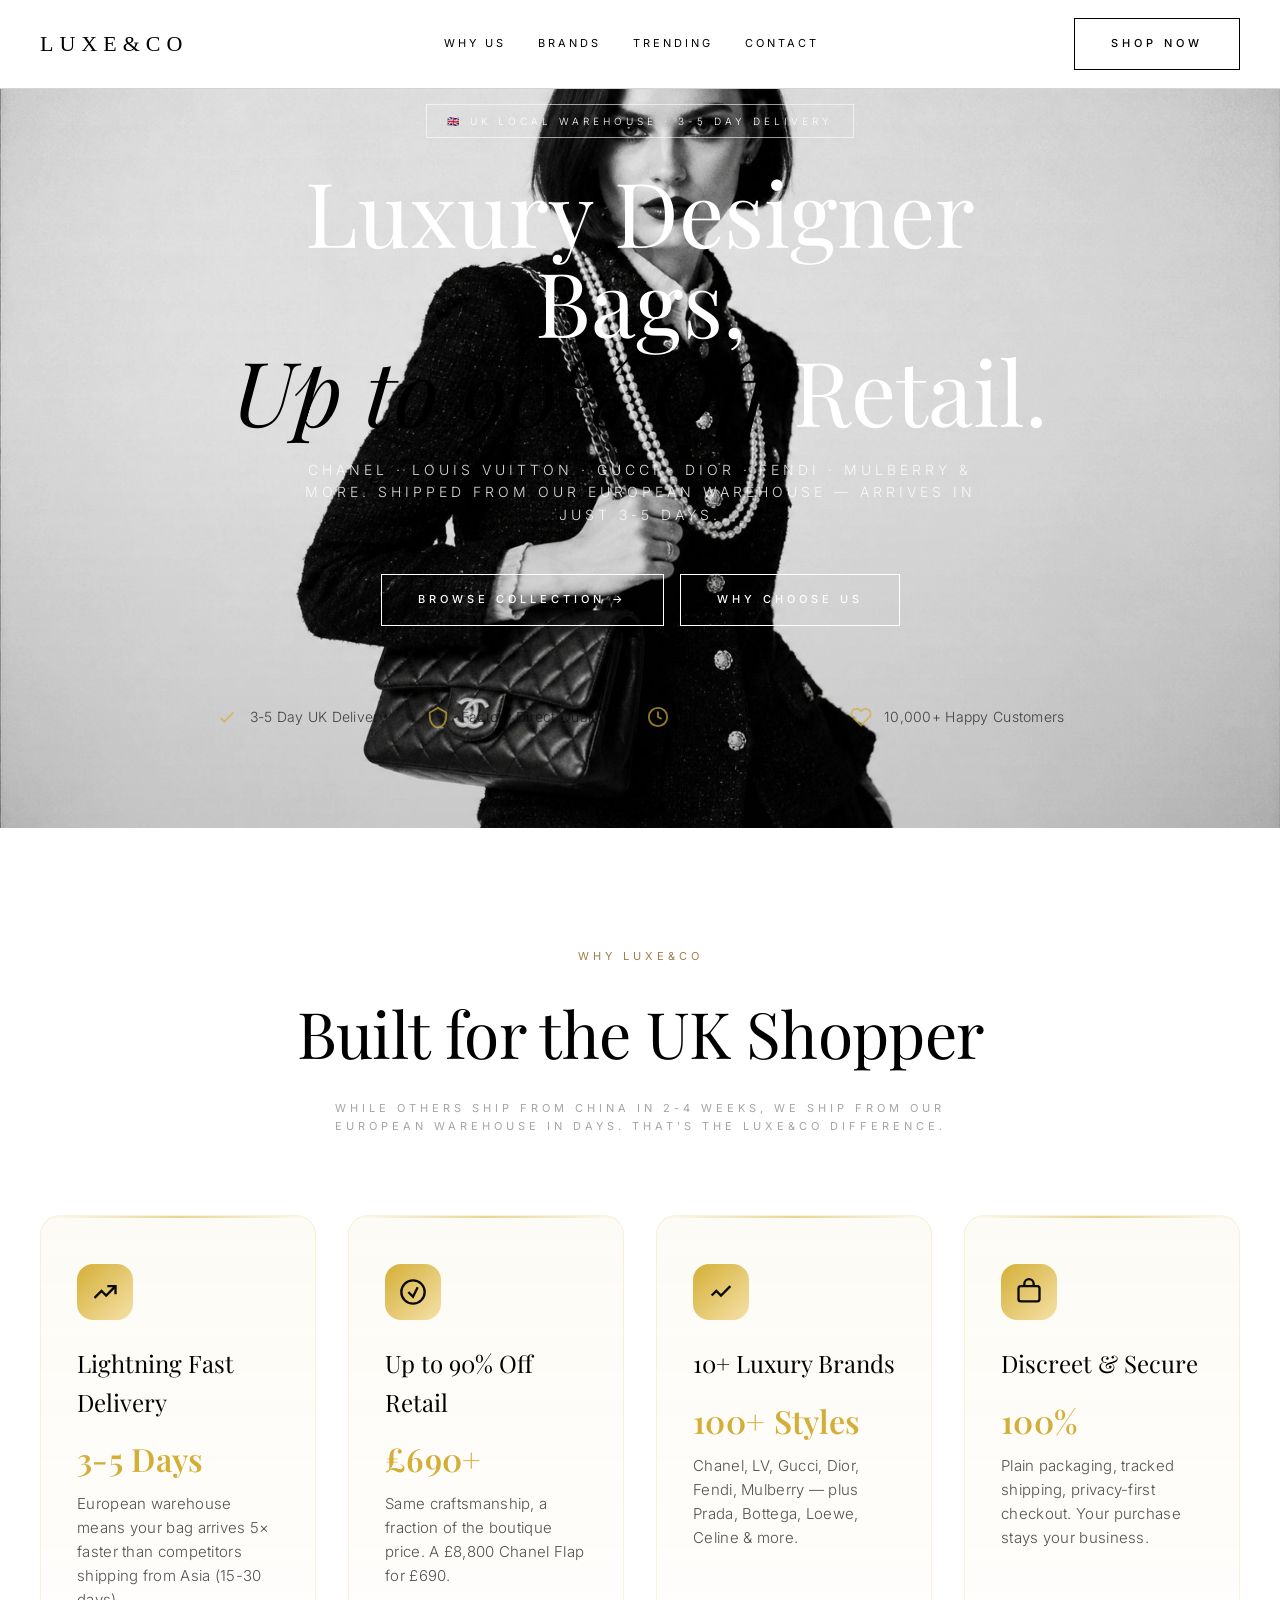
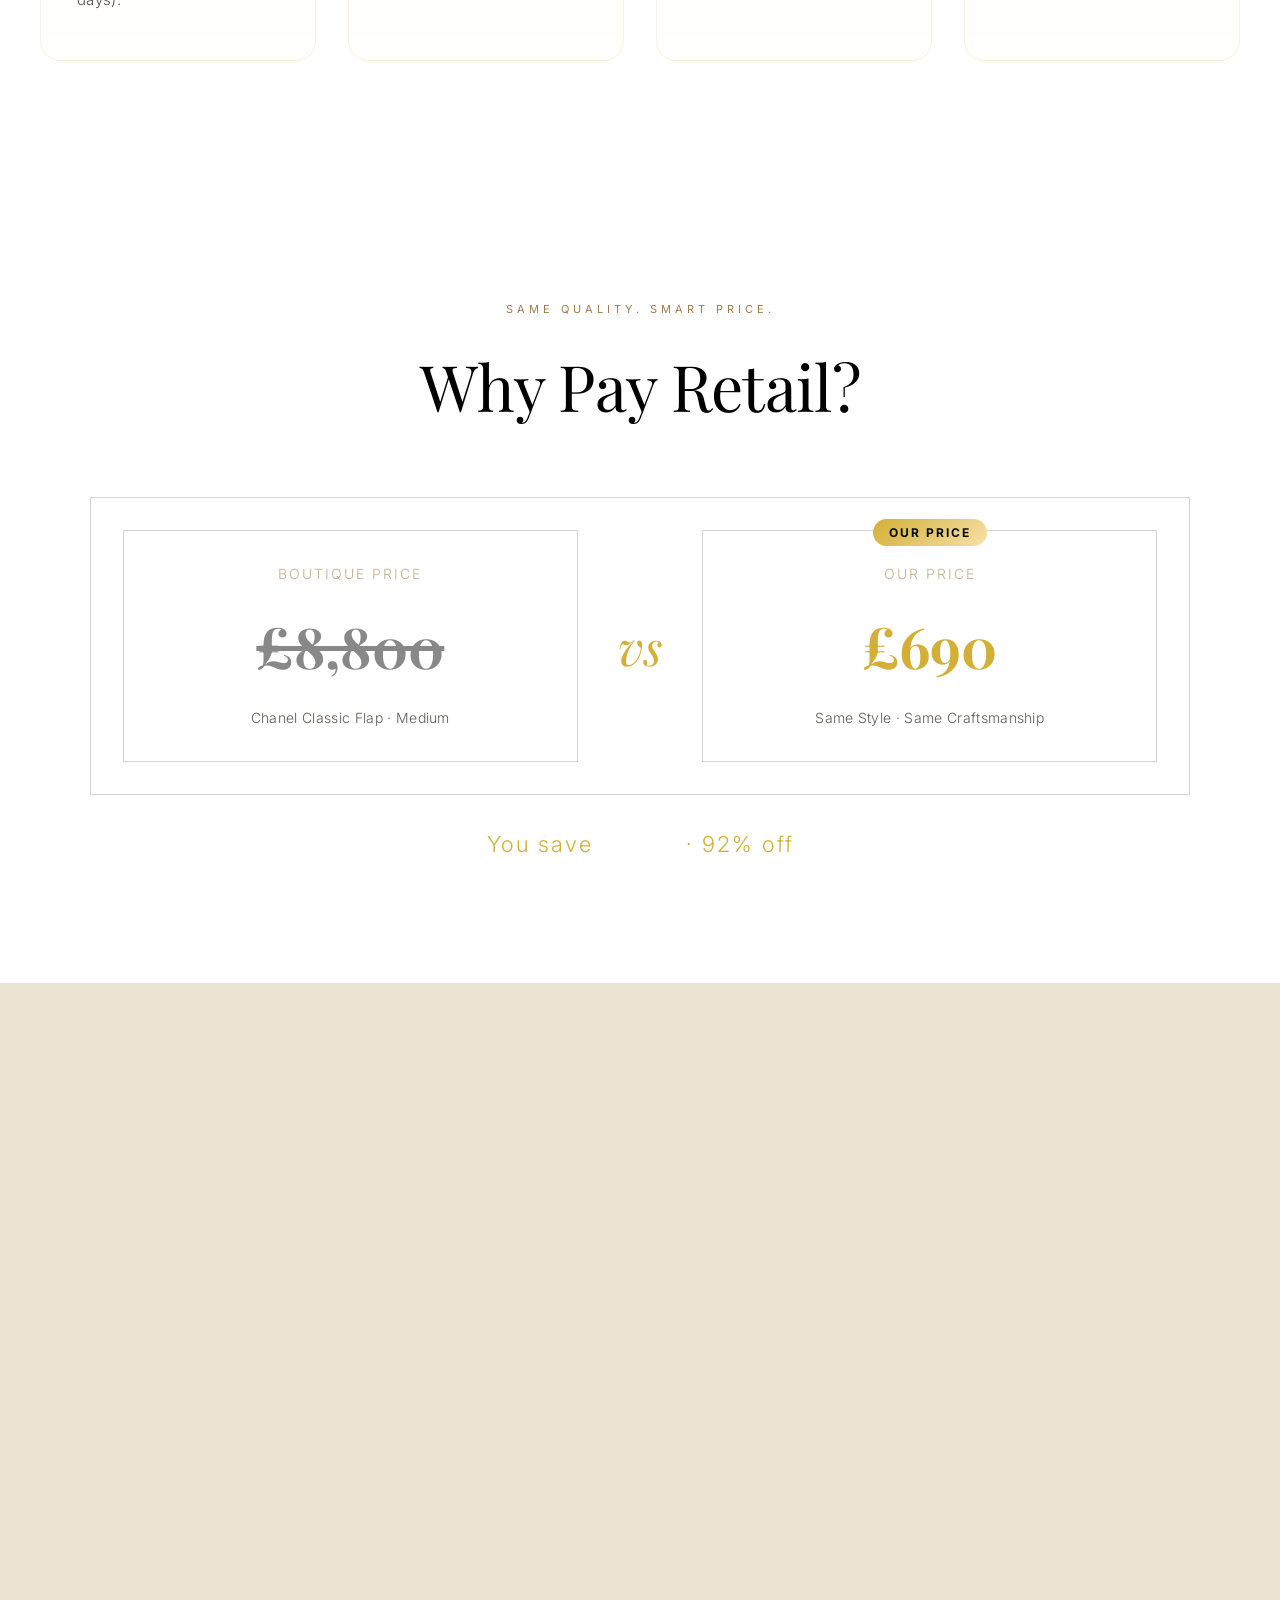
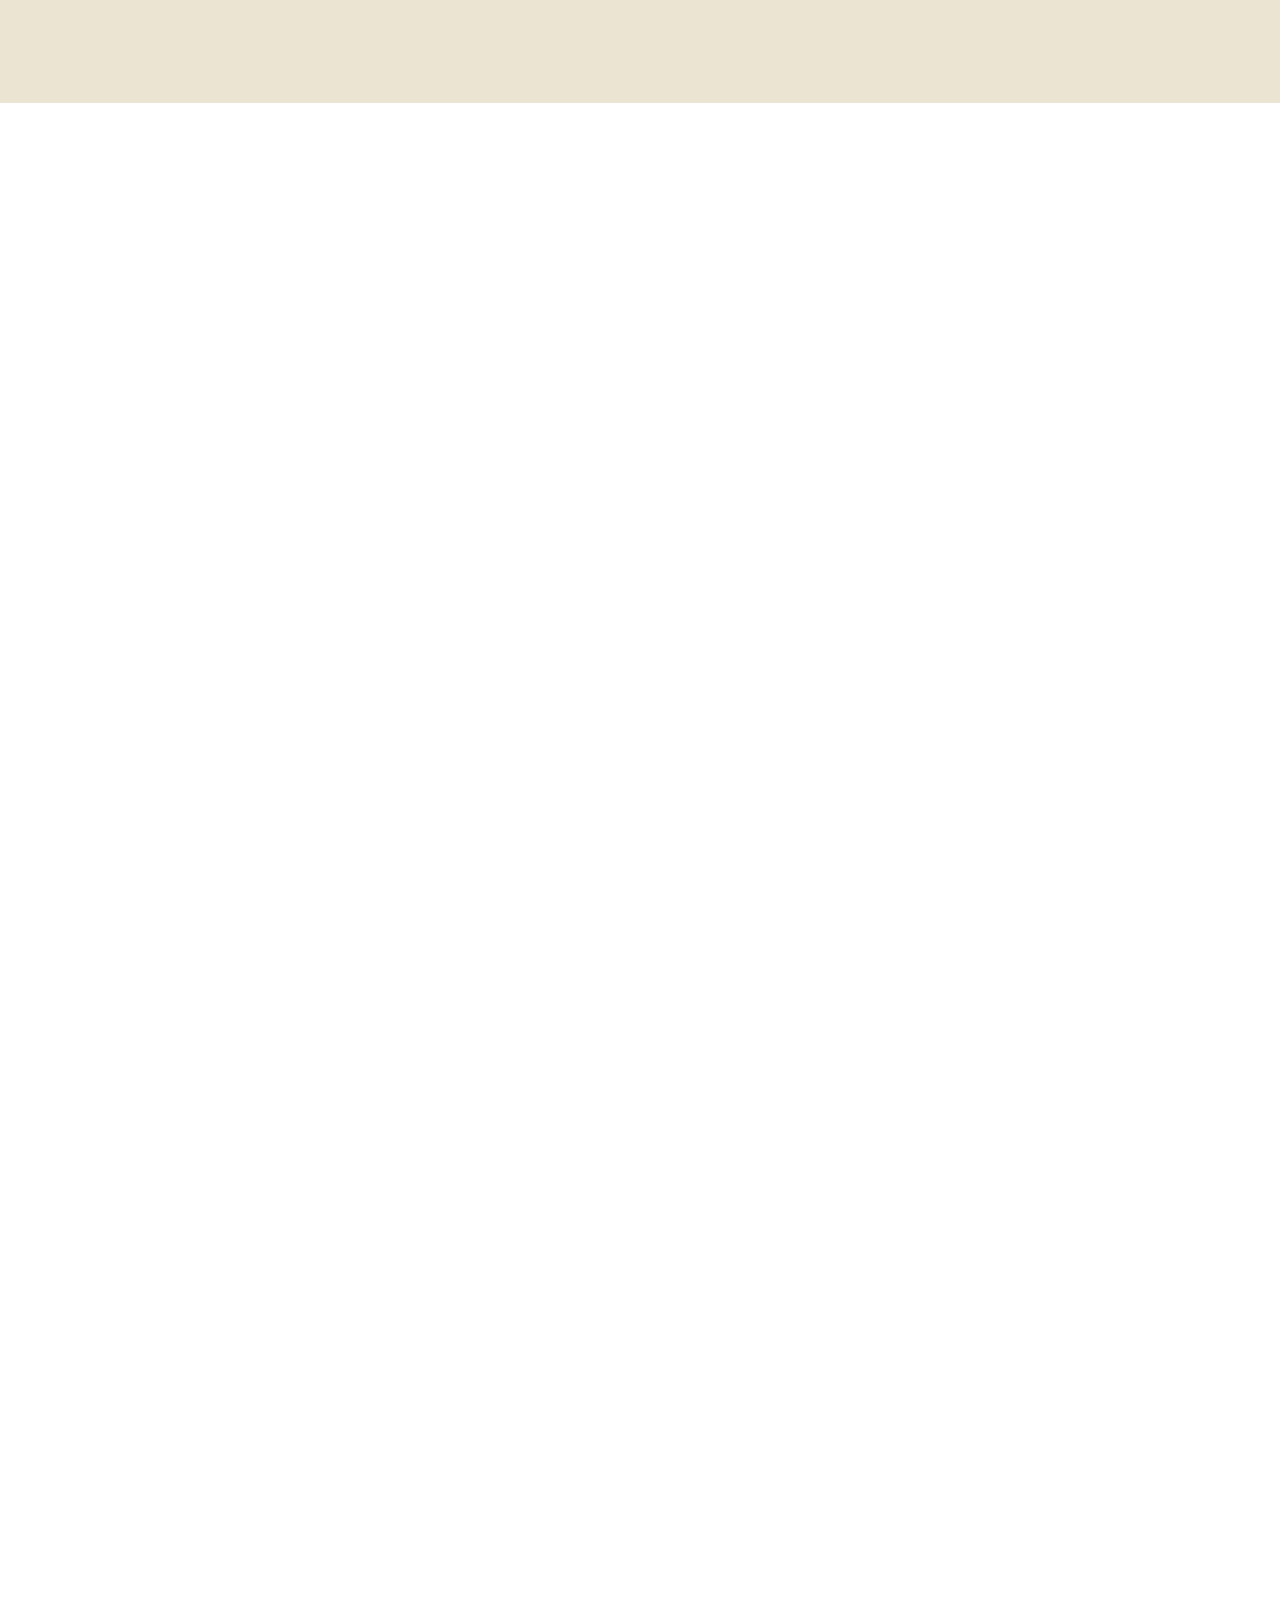
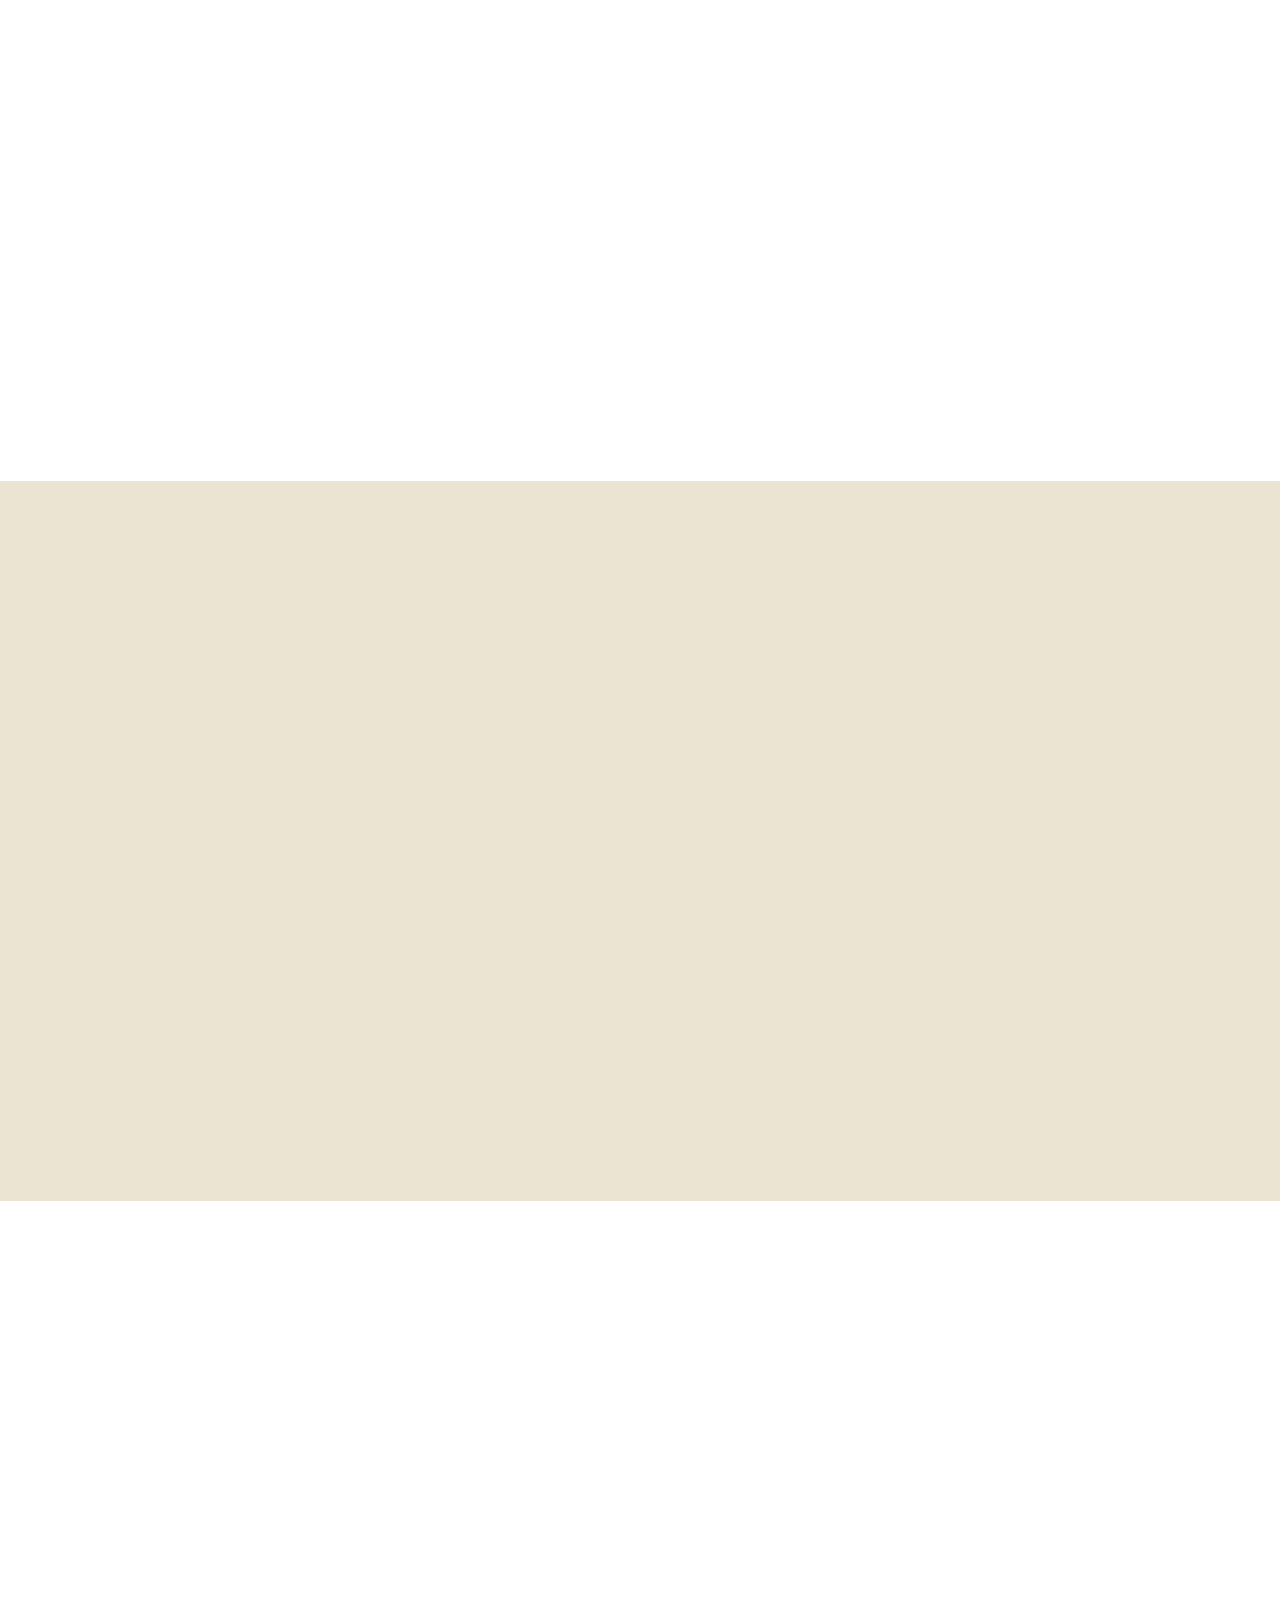
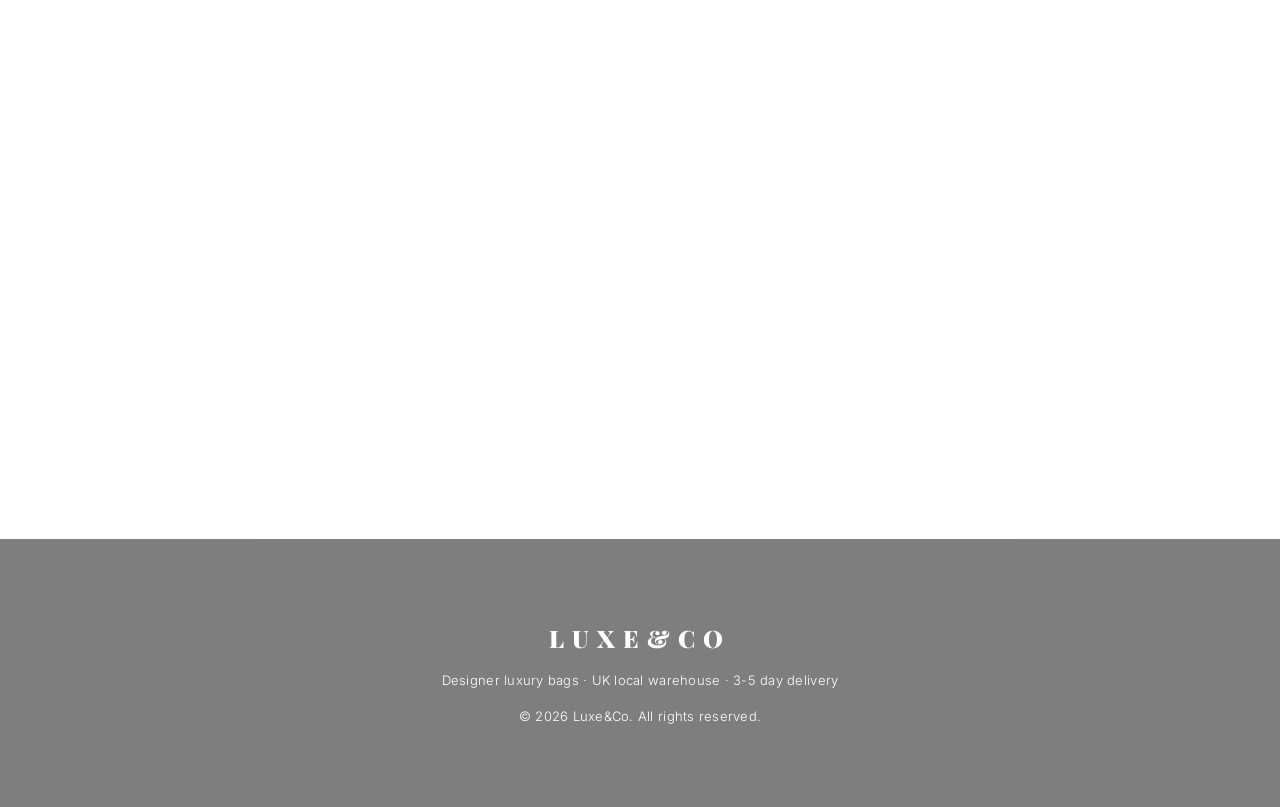
==== commit f8b55b91: "fix: remove hero grayscale filter to brighten text and restore image color" ====
--- a/ad/index.html
+++ b/ad/index.html
@@ -1285,12 +1285,11 @@
     padding: 0 0 100px 0 !important;
     text-align: center !important;
     position: relative !important;
-    filter: grayscale(100%) contrast(1.05);
 }
 .hero::after {
     display: block !important; content: '' !important;
     position: absolute !important; inset: 0 !important;
-    background: linear-gradient(180deg, rgba(0,0,0,0) 50%, rgba(0,0,0,0.65) 100%) !important;
+    background: linear-gradient(180deg, rgba(0,0,0,0.1) 0%, rgba(0,0,0,0.25) 50%, rgba(0,0,0,0.55) 100%) !important;
     z-index: 0 !important; pointer-events: none !important;
 }
 .hero > * { position: relative; z-index: 1; max-width: 900px; padding: 0 24px; }
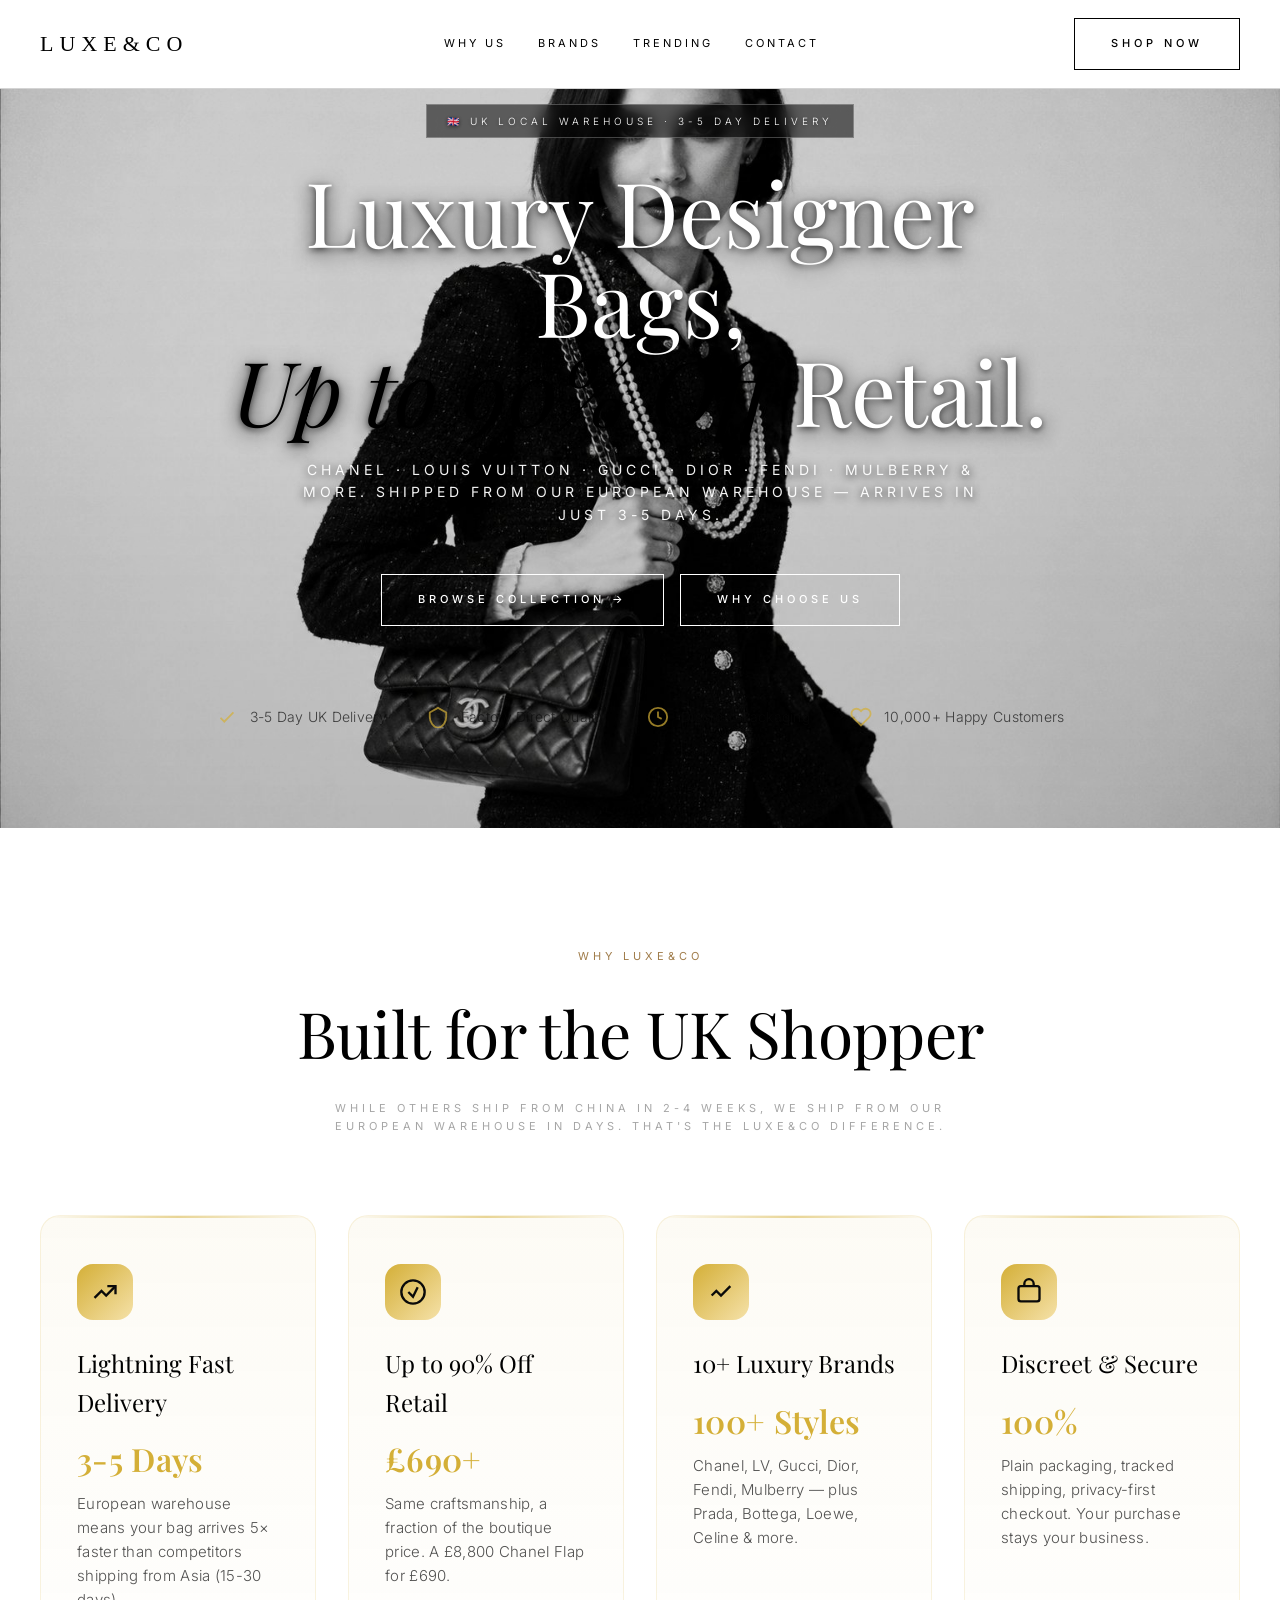
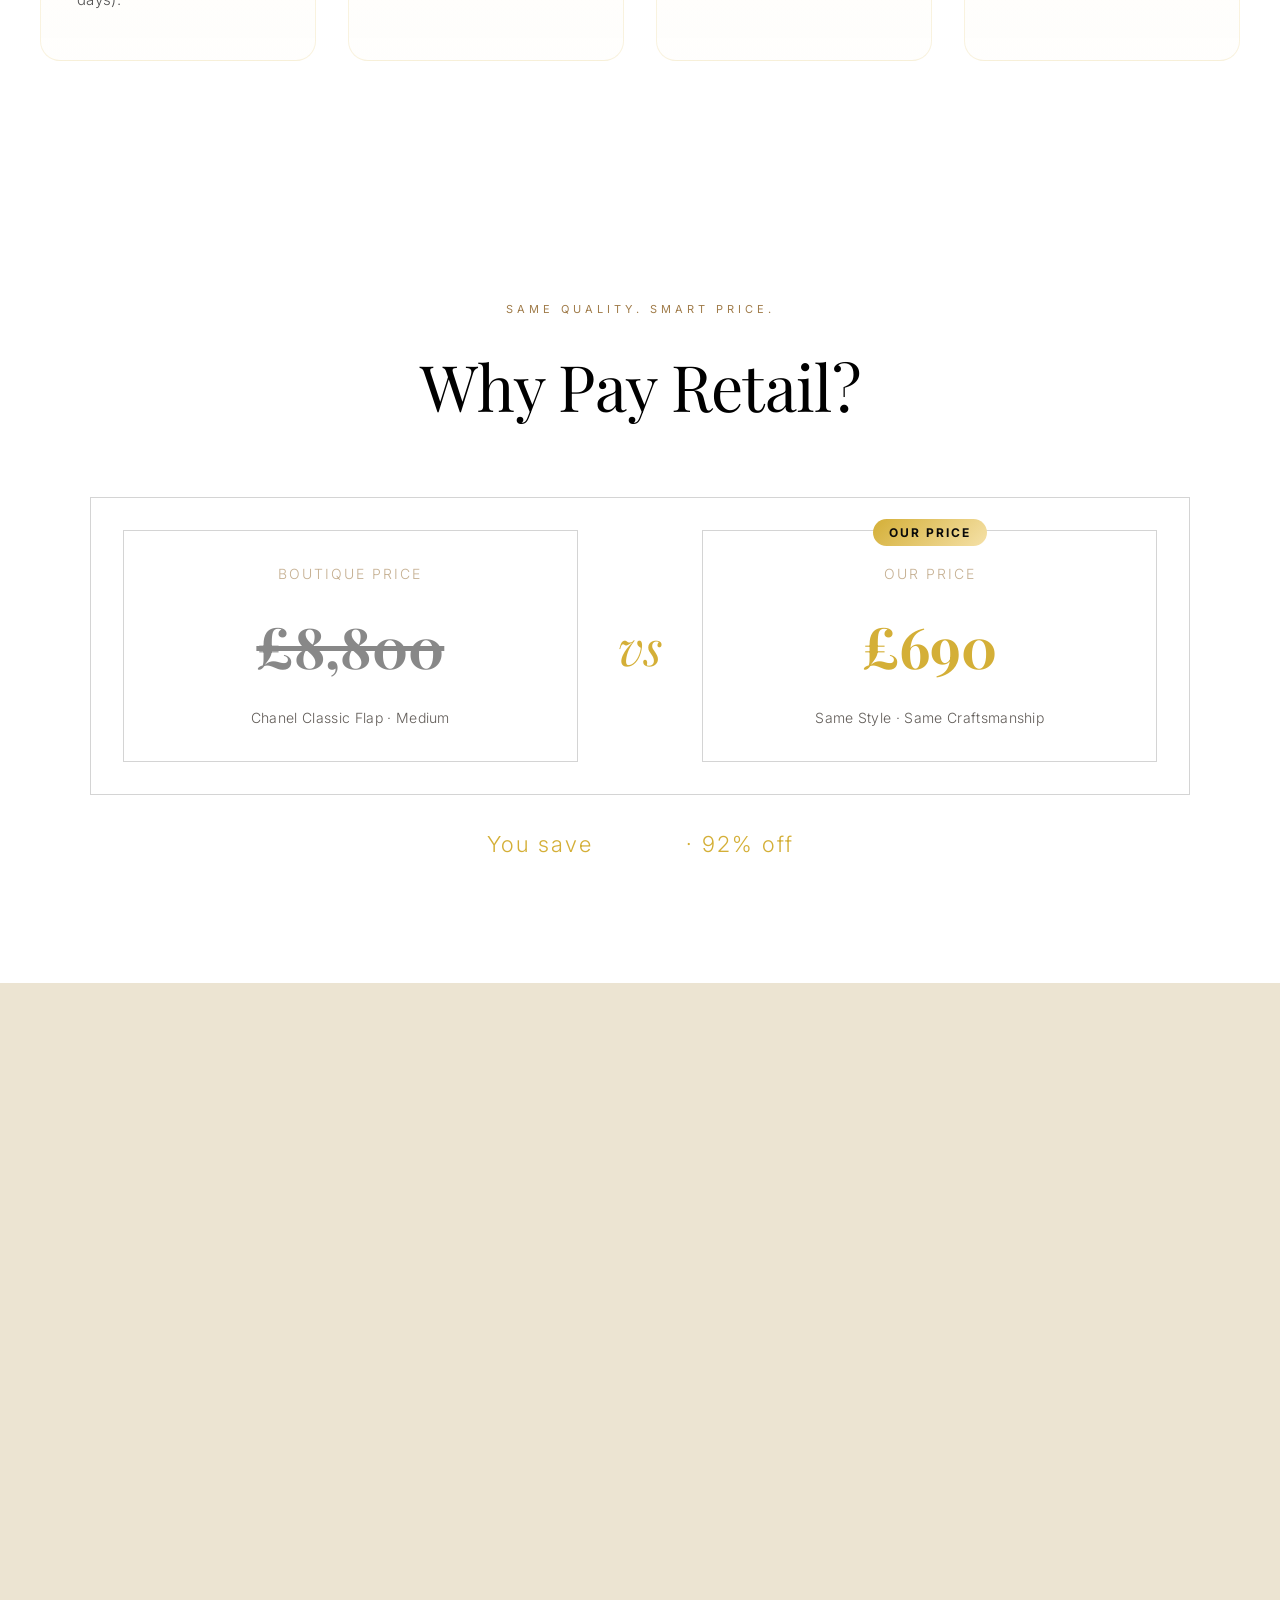
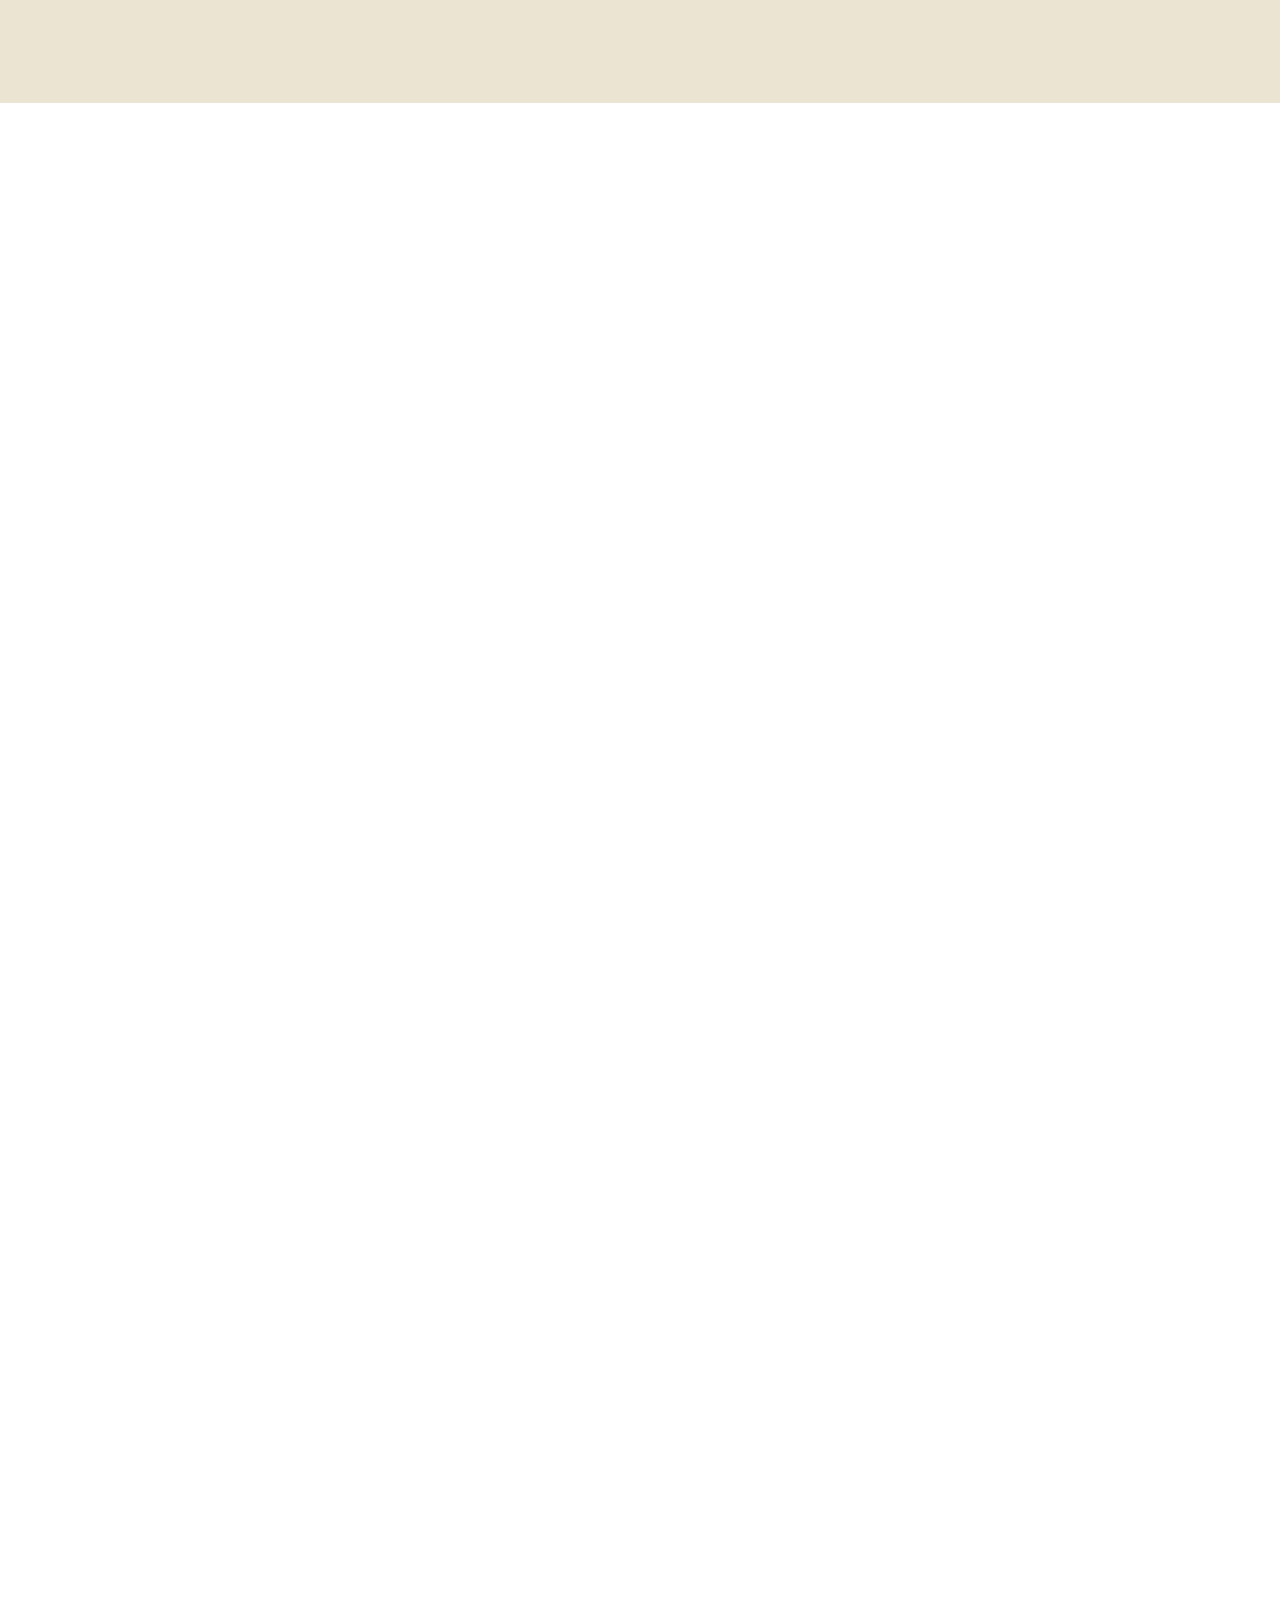
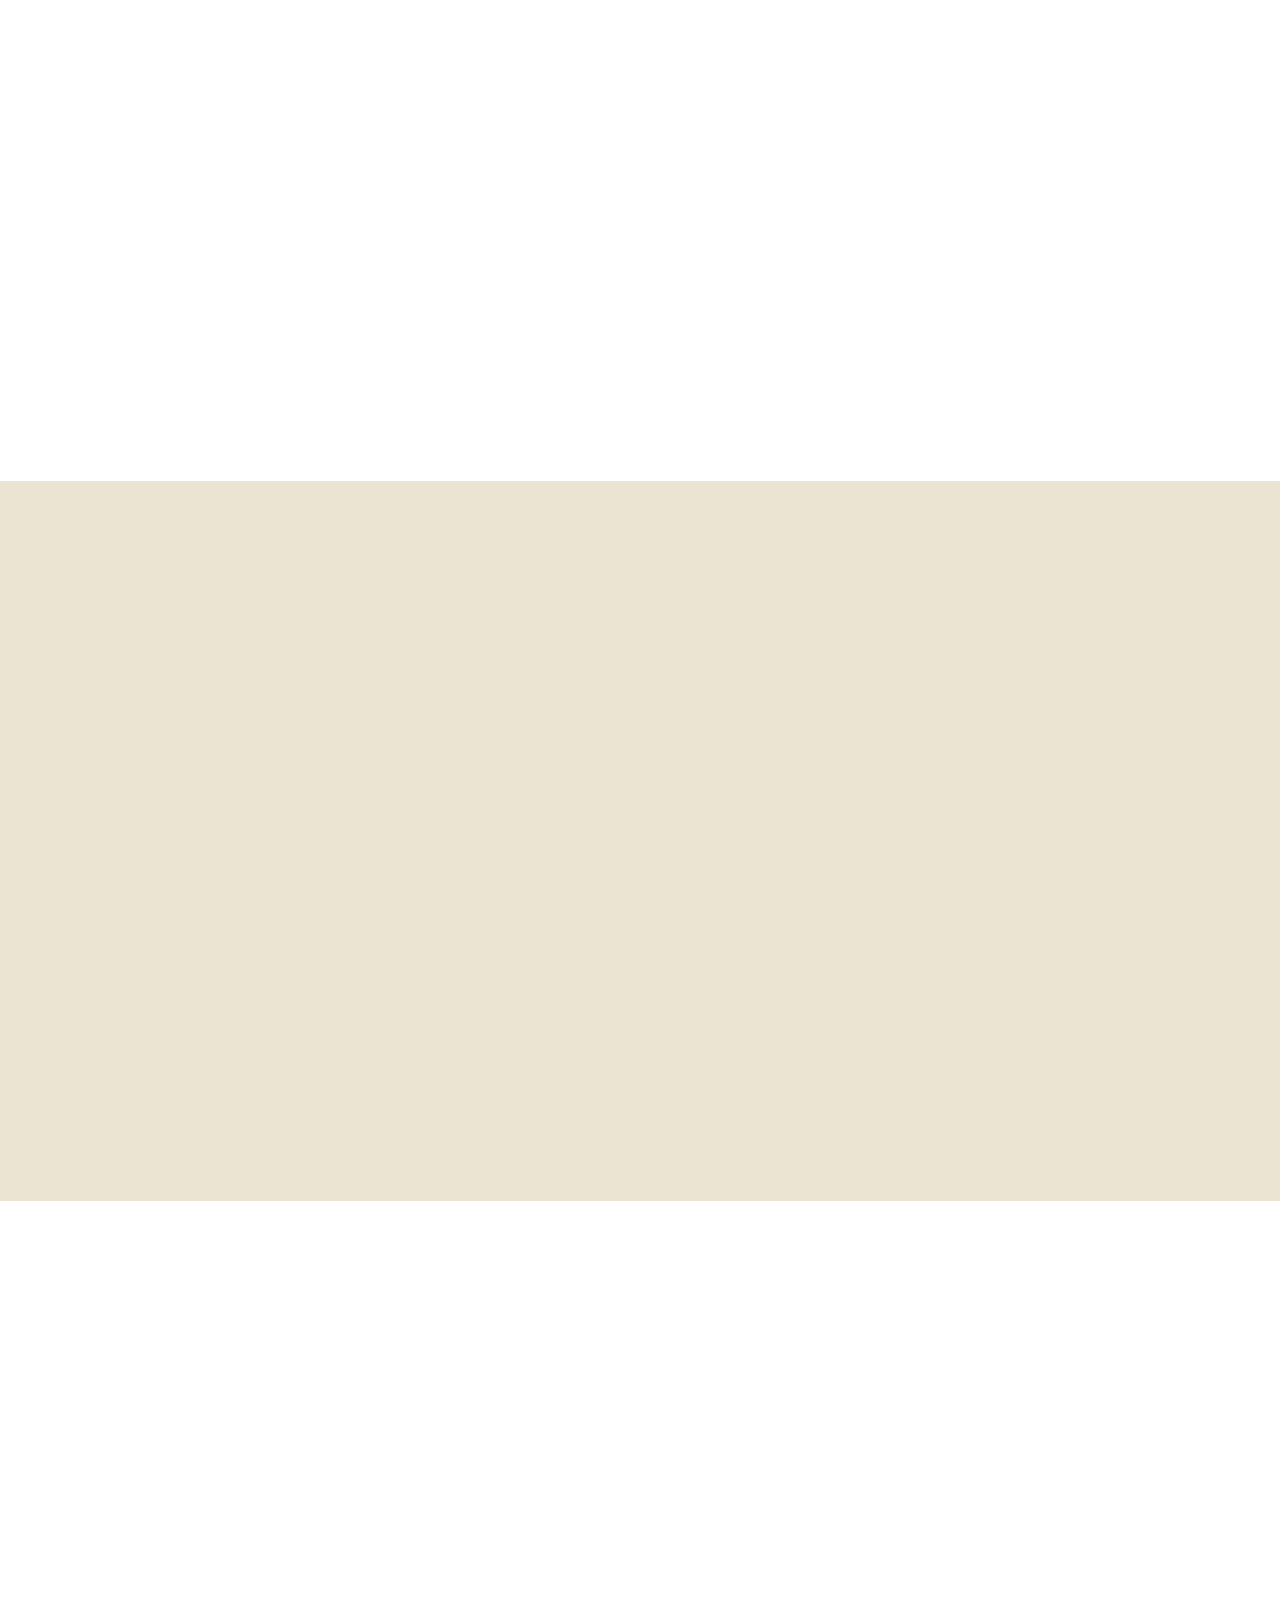
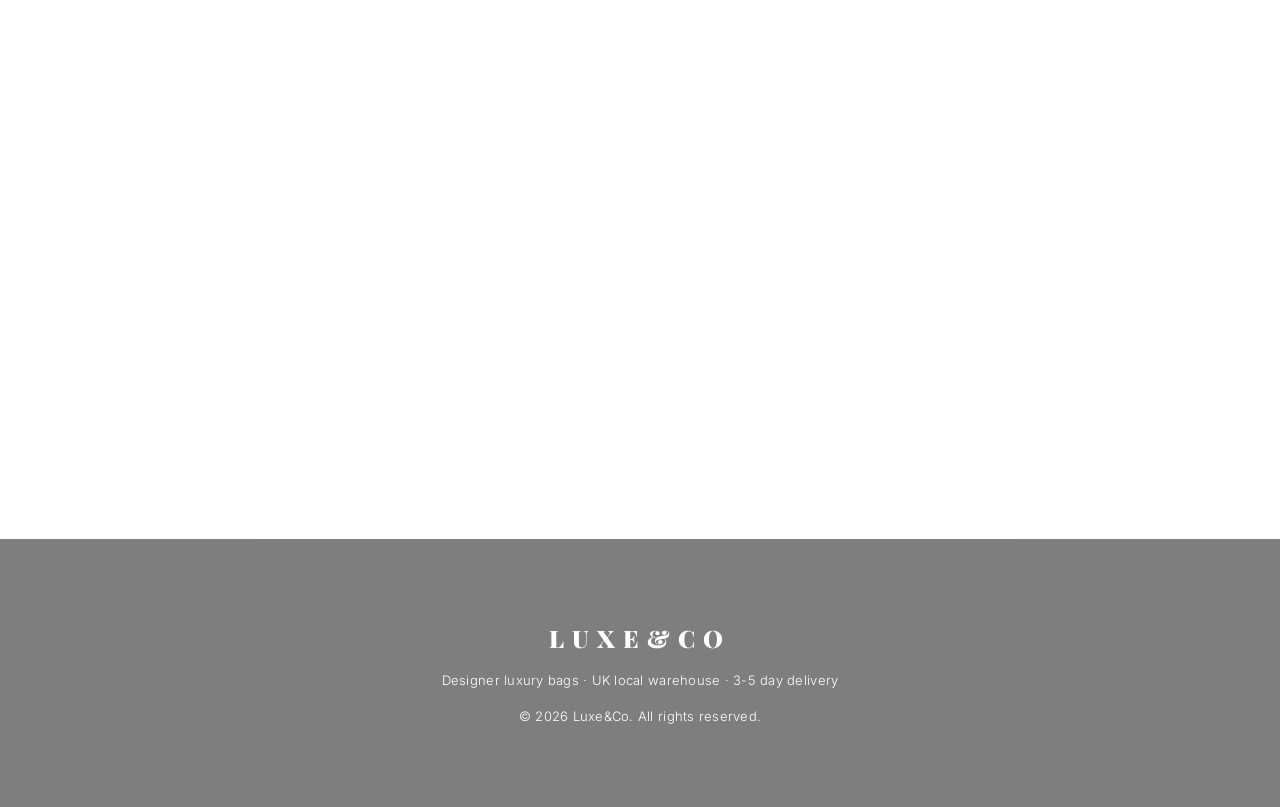
==== commit 35ce9dc1: "design: optimize hero typography contrast and shadows for readability" ====
--- a/ad/index.html
+++ b/ad/index.html
@@ -1289,7 +1289,7 @@
 .hero::after {
     display: block !important; content: '' !important;
     position: absolute !important; inset: 0 !important;
-    background: linear-gradient(180deg, rgba(0,0,0,0.1) 0%, rgba(0,0,0,0.25) 50%, rgba(0,0,0,0.55) 100%) !important;
+    background: linear-gradient(180deg, rgba(0,0,0,0.35) 0%, rgba(0,0,0,0.5) 50%, rgba(0,0,0,0.75) 100%) !important;
     z-index: 0 !important; pointer-events: none !important;
 }
 .hero > * { position: relative; z-index: 1; max-width: 900px; padding: 0 24px; }
@@ -1299,23 +1299,28 @@
     font-size: clamp(48px, 7vw, 96px) !important;
     line-height: 1 !important;
     margin-bottom: 24px !important;
+    text-shadow: 0 4px 20px rgba(0,0,0,0.8), 0 2px 6px rgba(0,0,0,0.6) !important;
 }
 .hero p {
-    color: rgba(255,255,255,0.85) !important;
+    color: rgba(255,255,255,0.95) !important;
     font-size: 14px !important;
     letter-spacing: 4px !important;
     text-transform: uppercase;
-    font-weight: 300 !important;
+    font-weight: 400 !important;
+    text-shadow: 0 2px 10px rgba(0,0,0,0.9) !important;
 }
 .hero .badge {
-    background: transparent !important;
-    border: 1px solid rgba(255,255,255,0.6) !important;
+    background: rgba(0,0,0,0.55) !important;
+    border: 1px solid rgba(255,255,255,0.25) !important;
     color: var(--c-white) !important;
     border-radius: 0 !important;
     padding: 8px 20px !important;
     font-size: 10px !important;
     letter-spacing: 4px !important;
     text-transform: uppercase;
+    backdrop-filter: blur(8px) !important;
+    -webkit-backdrop-filter: blur(8px) !important;
+    text-shadow: 0 1px 4px rgba(0,0,0,0.5) !important;
 }
 
 /* All buttons: outline only, hover invert */
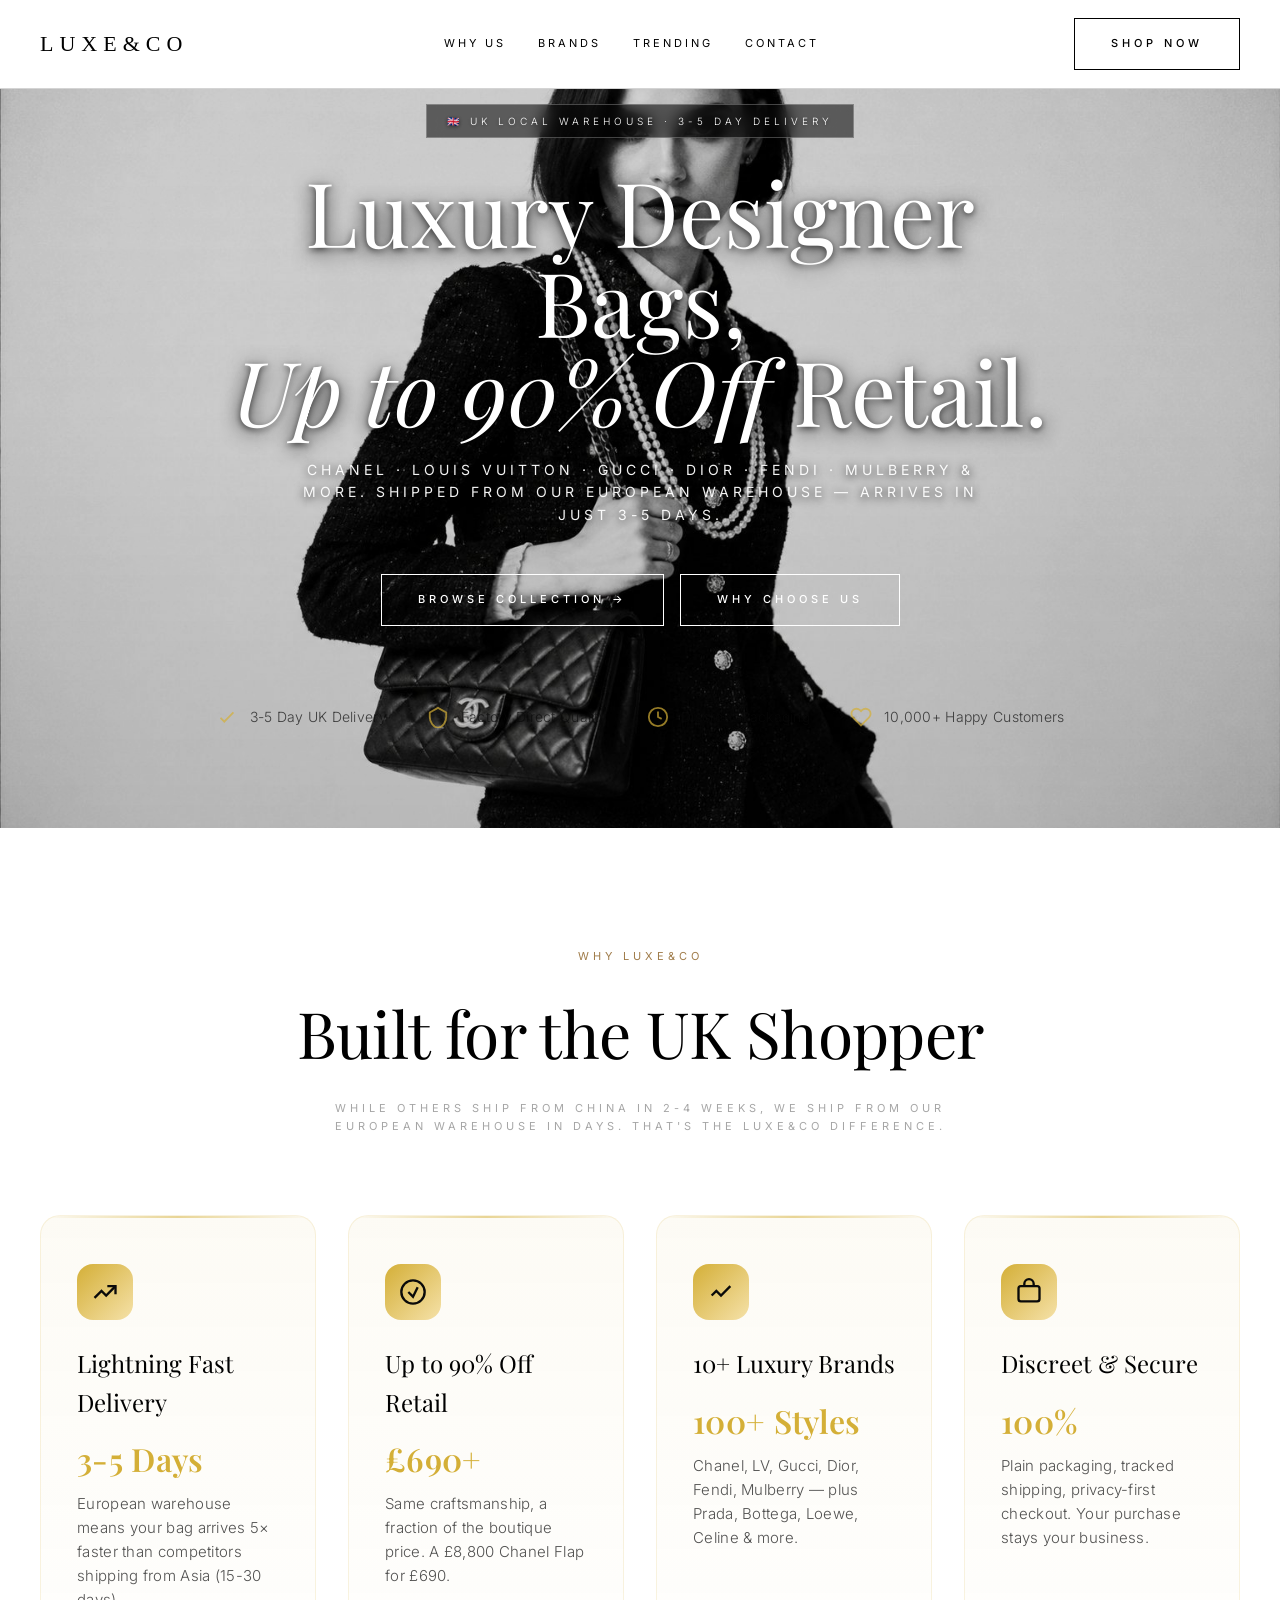
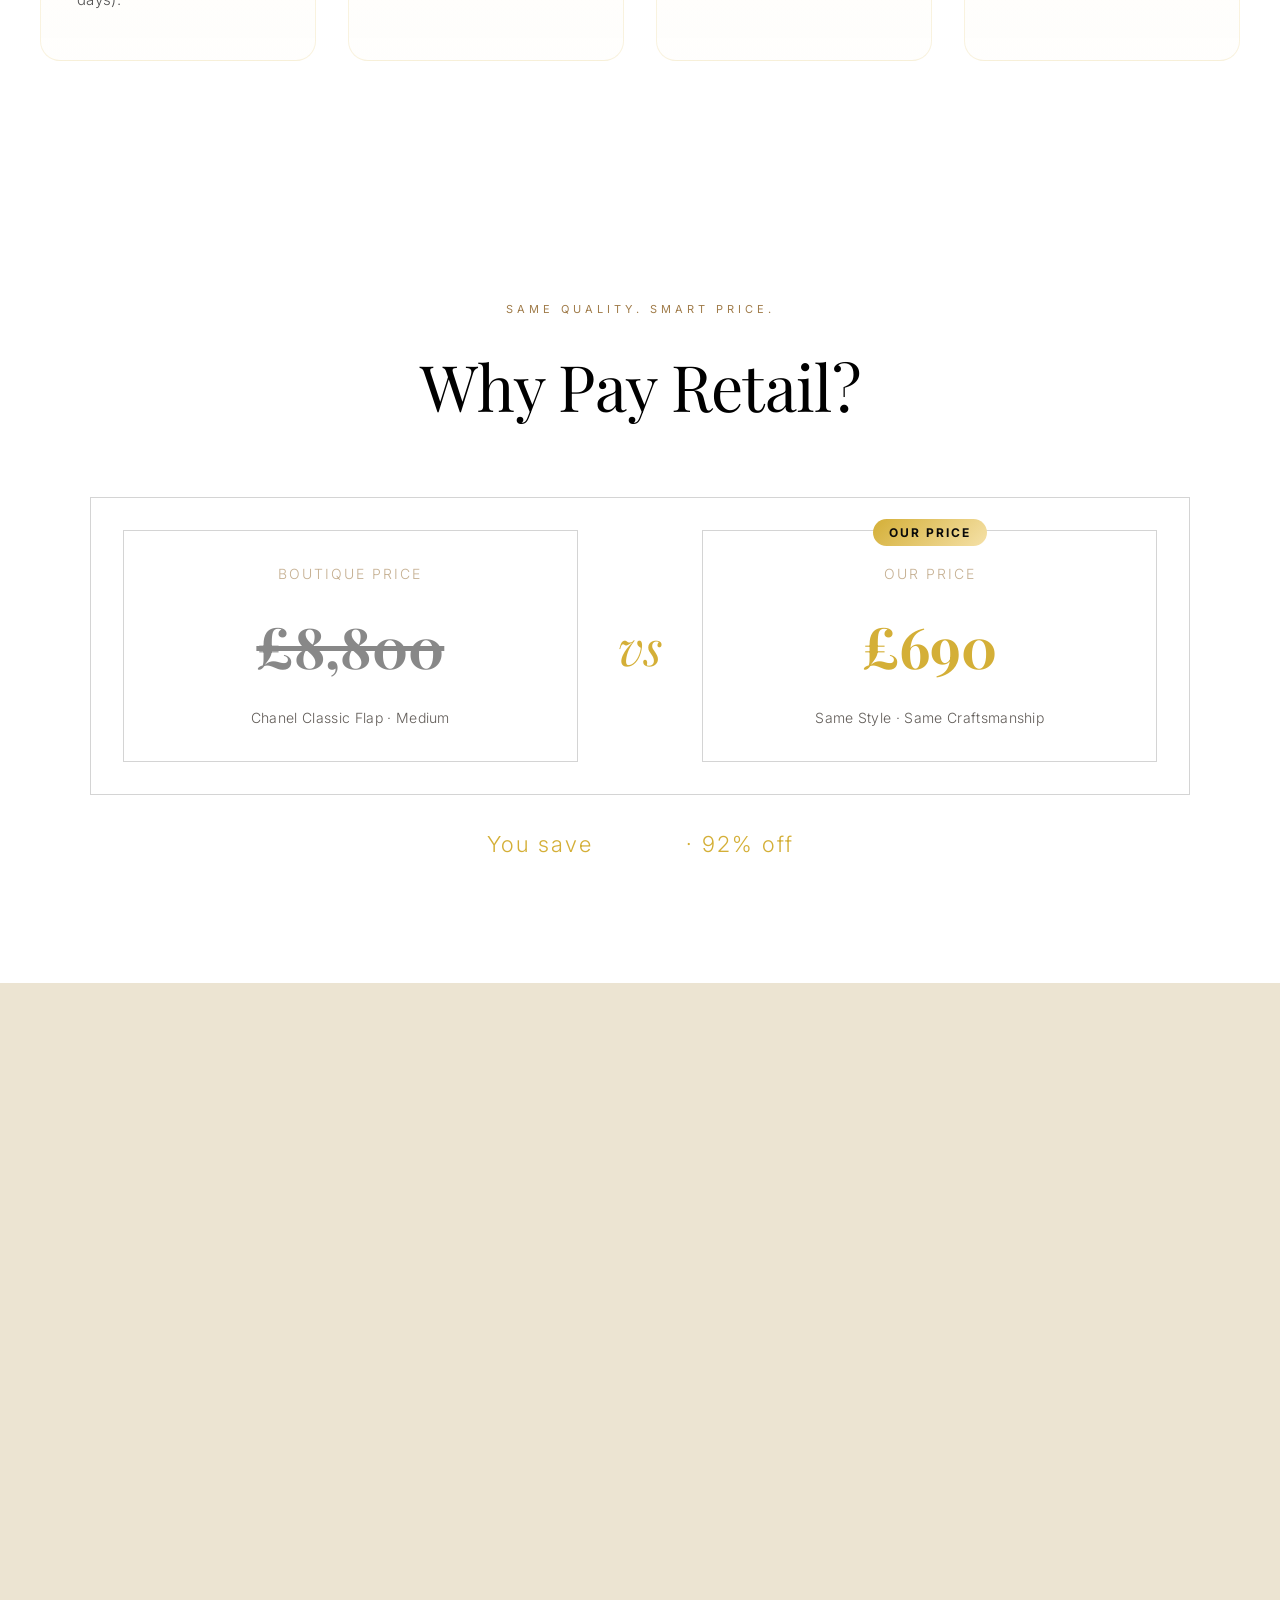
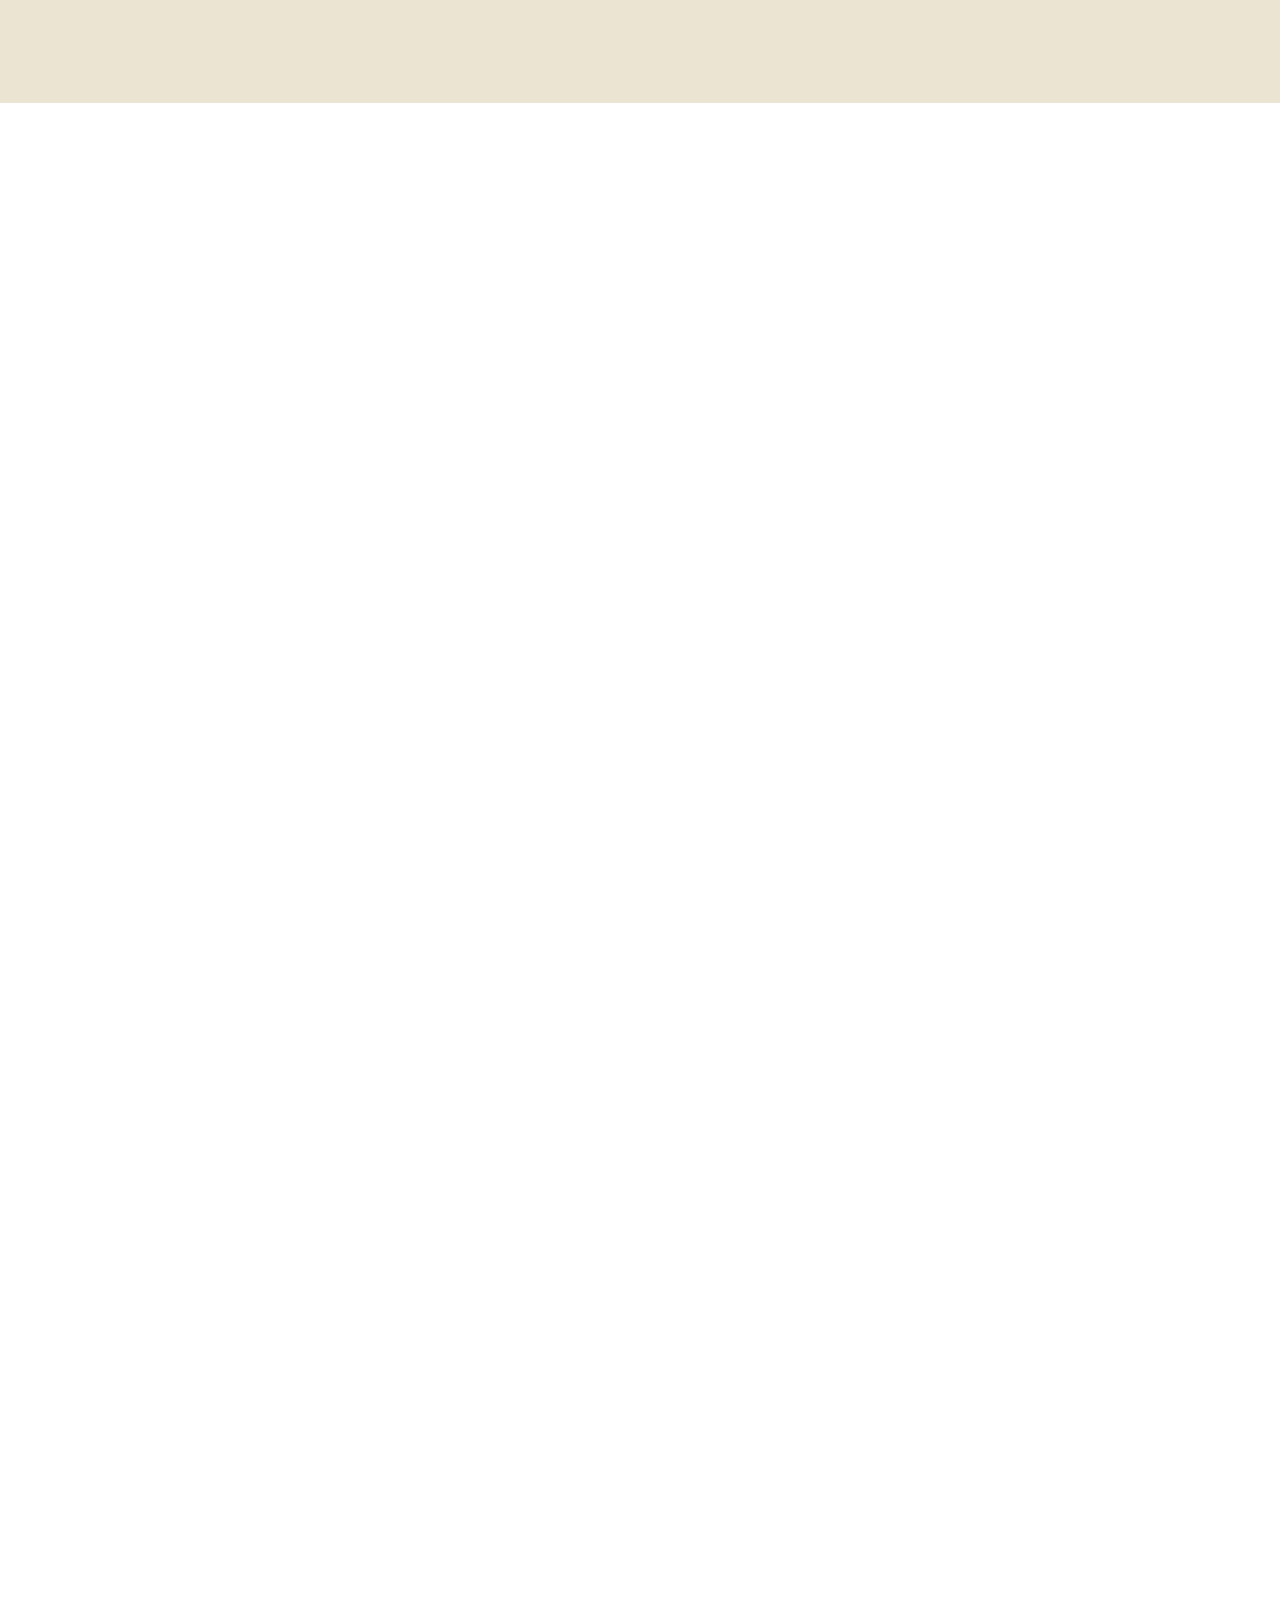
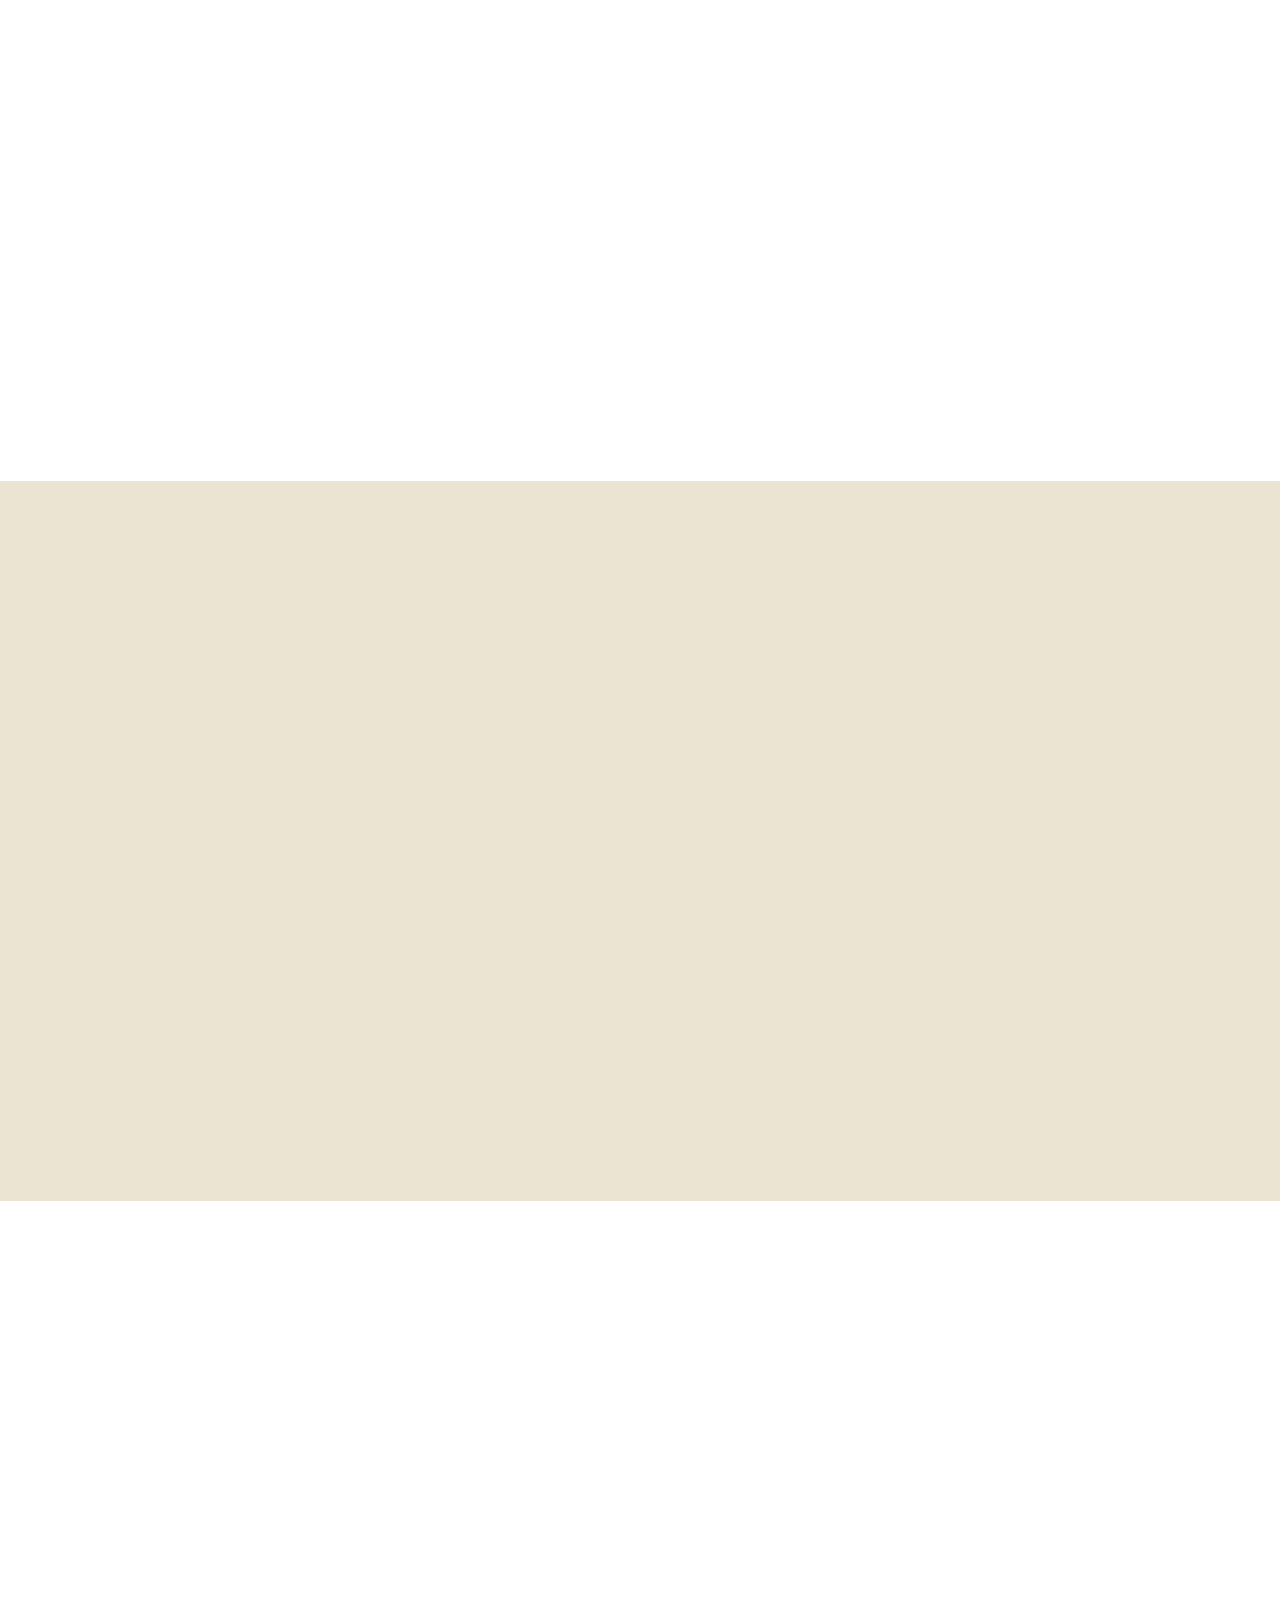
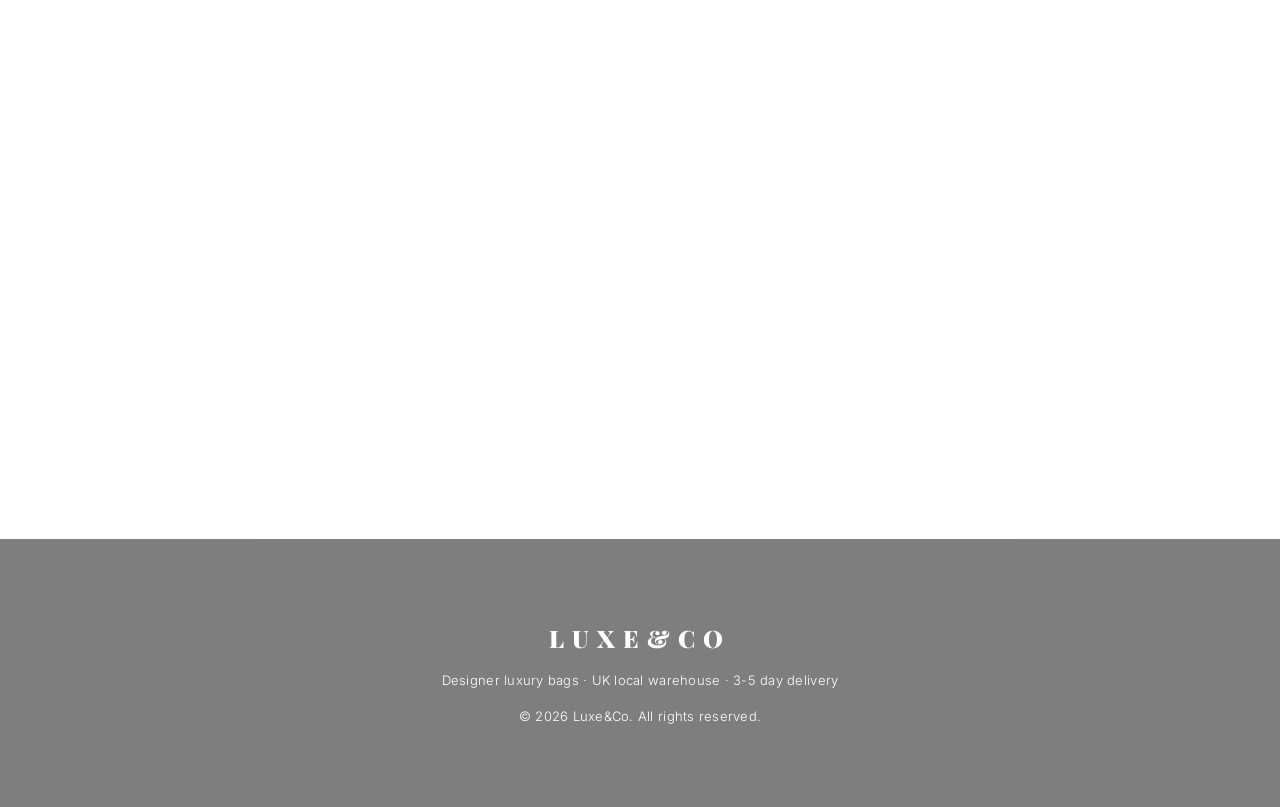
==== commit a47efcd6: "style: make hero .gold (Up to 90% Off) text color white" ====
--- a/ad/index.html
+++ b/ad/index.html
@@ -1300,6 +1300,10 @@
     line-height: 1 !important;
     margin-bottom: 24px !important;
     text-shadow: 0 4px 20px rgba(0,0,0,0.8), 0 2px 6px rgba(0,0,0,0.6) !important;
+}
+.hero h1 .gold, .hero .gold {
+    color: var(--c-white) !important;
+    -webkit-text-fill-color: var(--c-white) !important;
 }
 .hero p {
     color: rgba(255,255,255,0.95) !important;
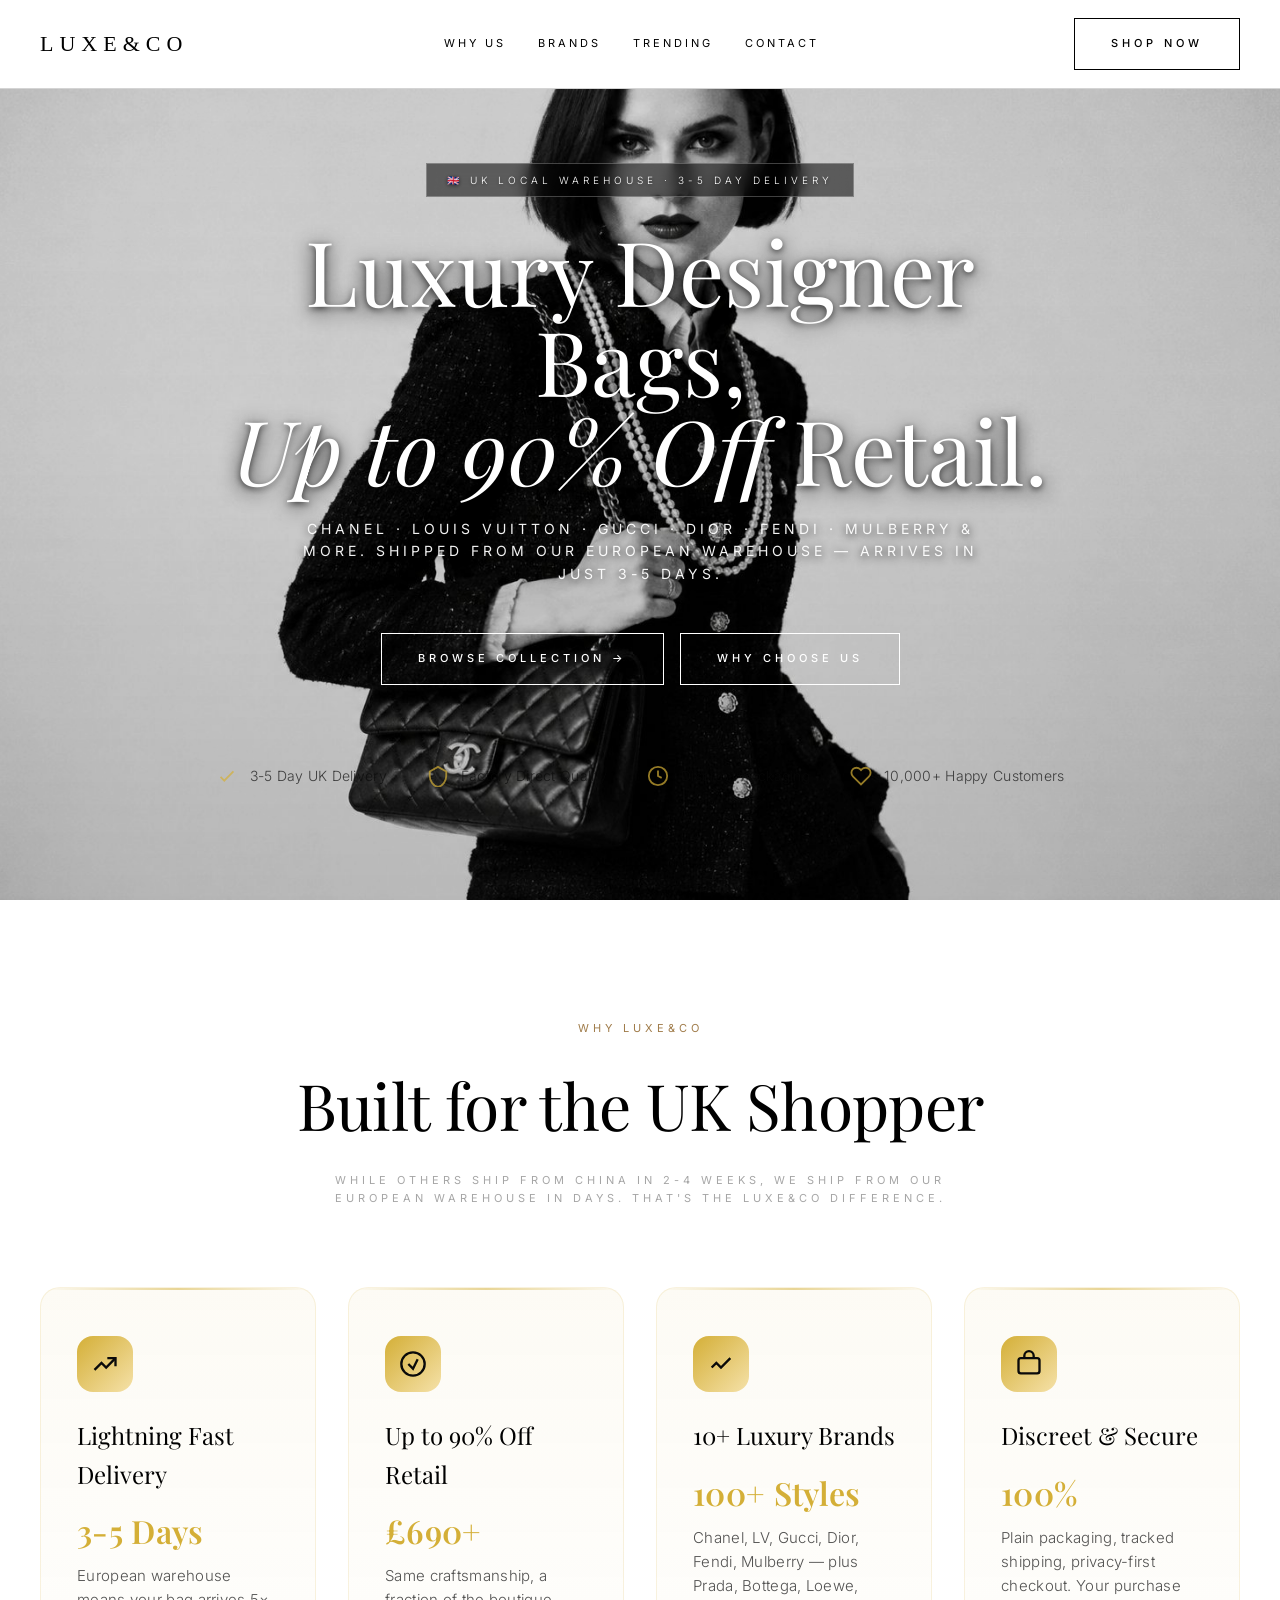
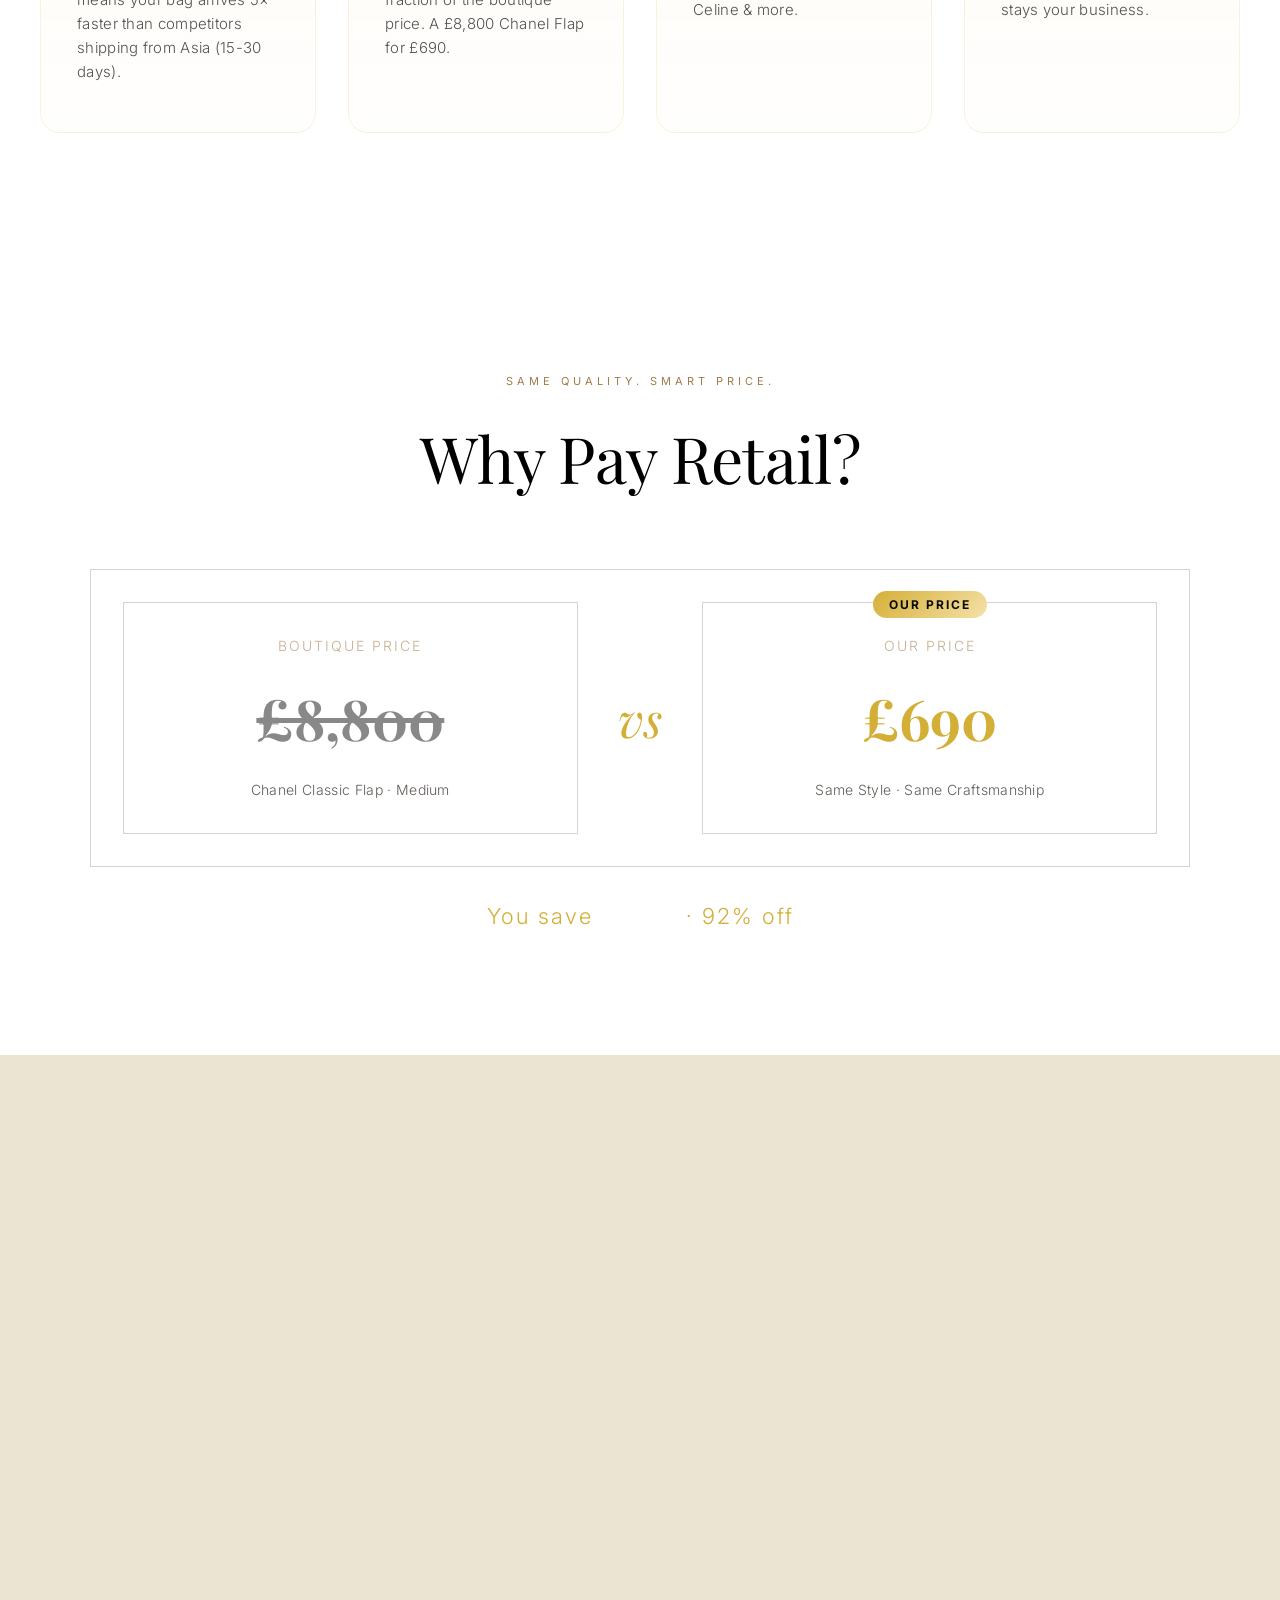
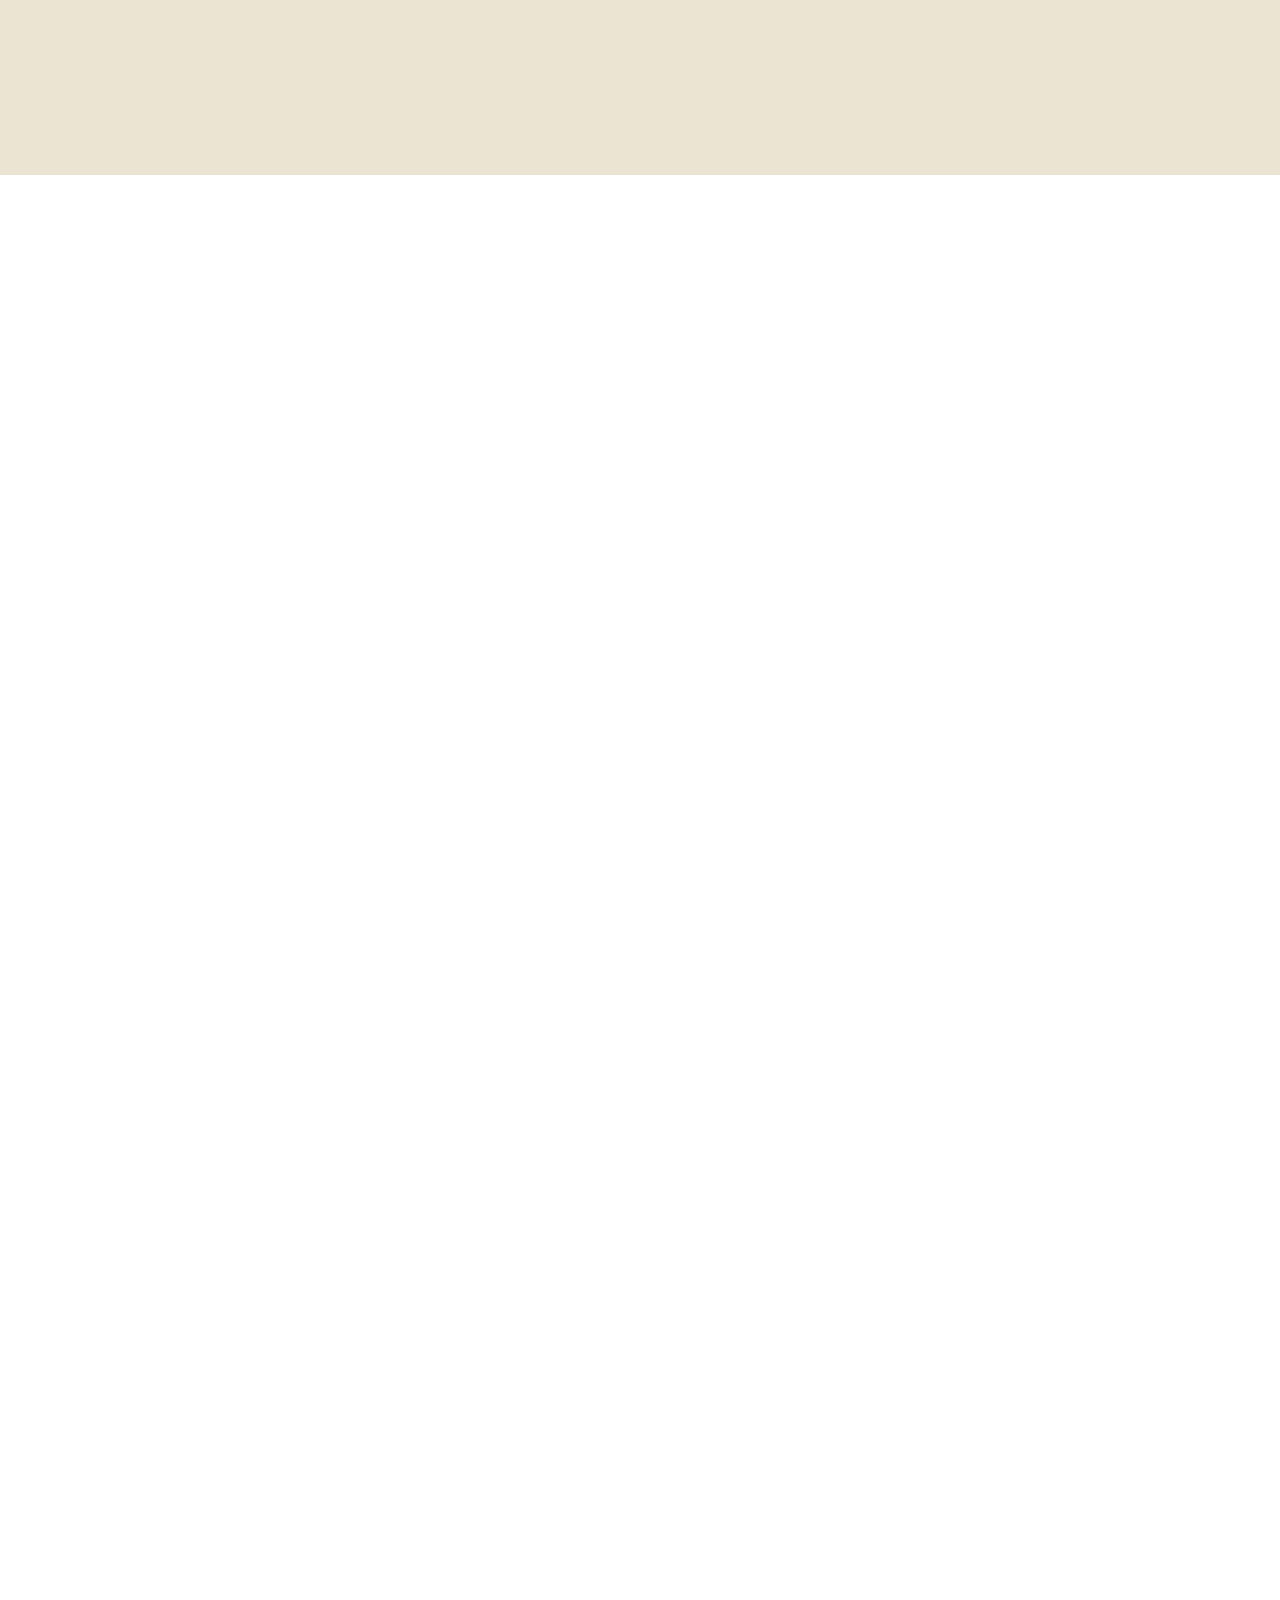
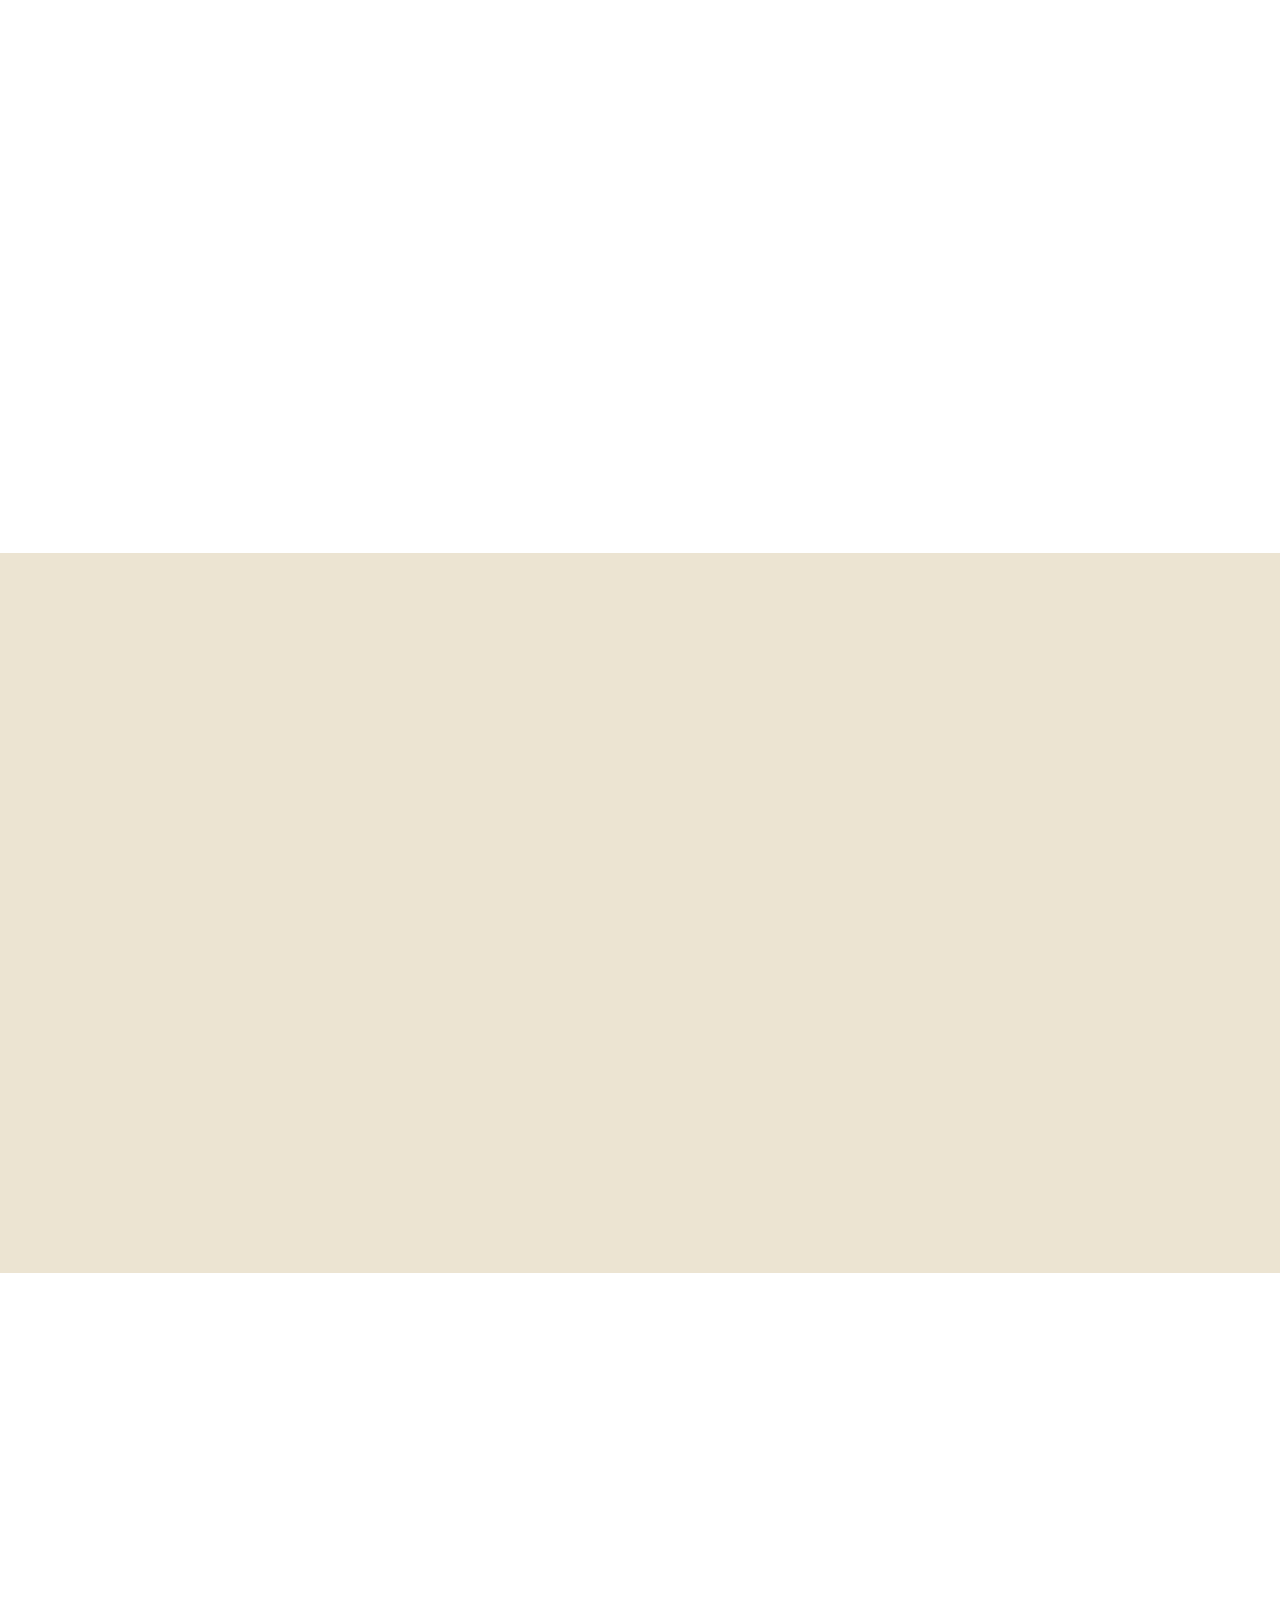
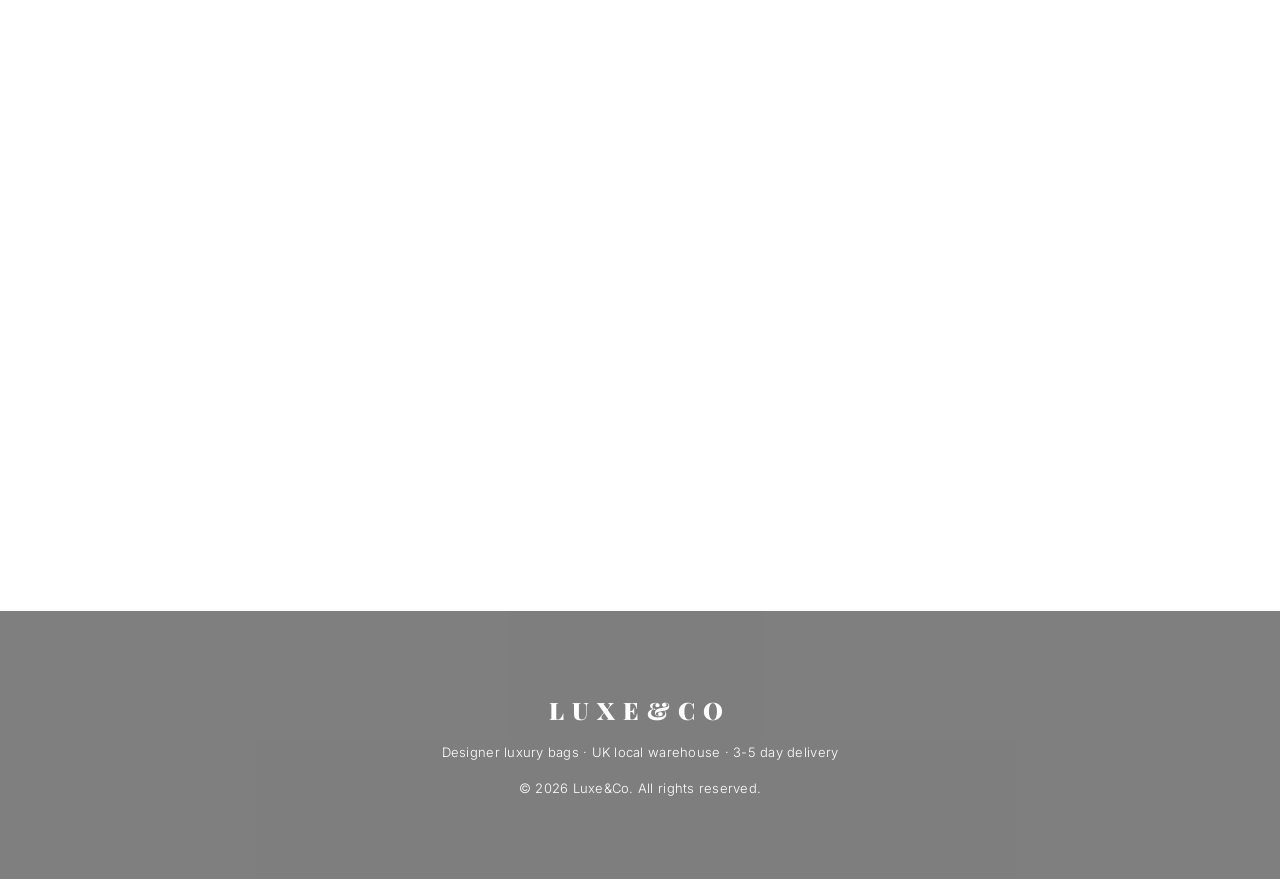
==== commit 5c11a680: "layout: center hero vertically and add top padding to prevent fixed nav overlap" ====
--- a/ad/index.html
+++ b/ad/index.html
@@ -1272,7 +1272,7 @@
 
 /* HERO: full-bleed B&W image with white text */
 .hero {
-    min-height: 92vh !important;
+    min-height: 100vh !important;
     background: var(--c-black) !important;
     background-image: url('lifestyle/ch_hero1.jpg') !important;
     background-size: cover !important;
@@ -1280,9 +1280,9 @@
     background-repeat: no-repeat !important;
     color: var(--c-white) !important;
     display: flex !important;
-    align-items: flex-end !important;
+    align-items: center !important;
     justify-content: center !important;
-    padding: 0 0 100px 0 !important;
+    padding: 110px 0 60px 0 !important;
     text-align: center !important;
     position: relative !important;
 }
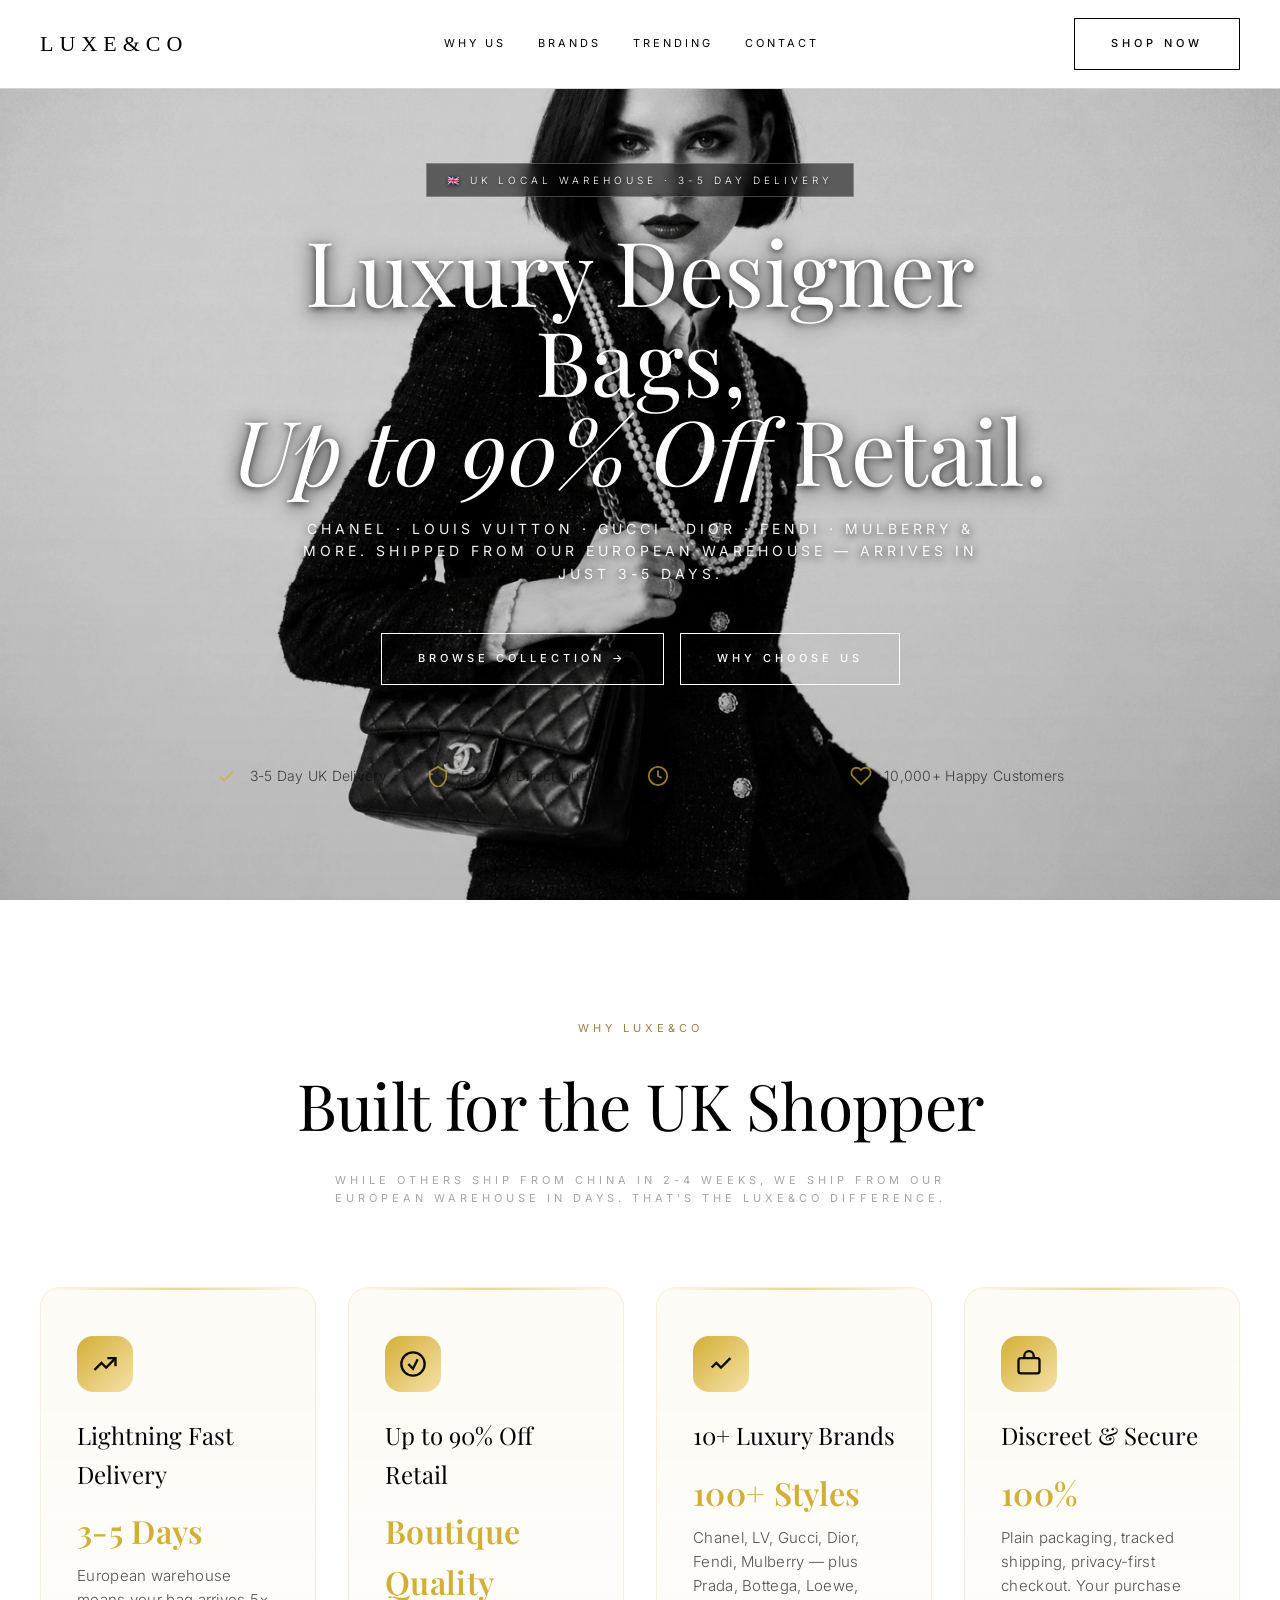
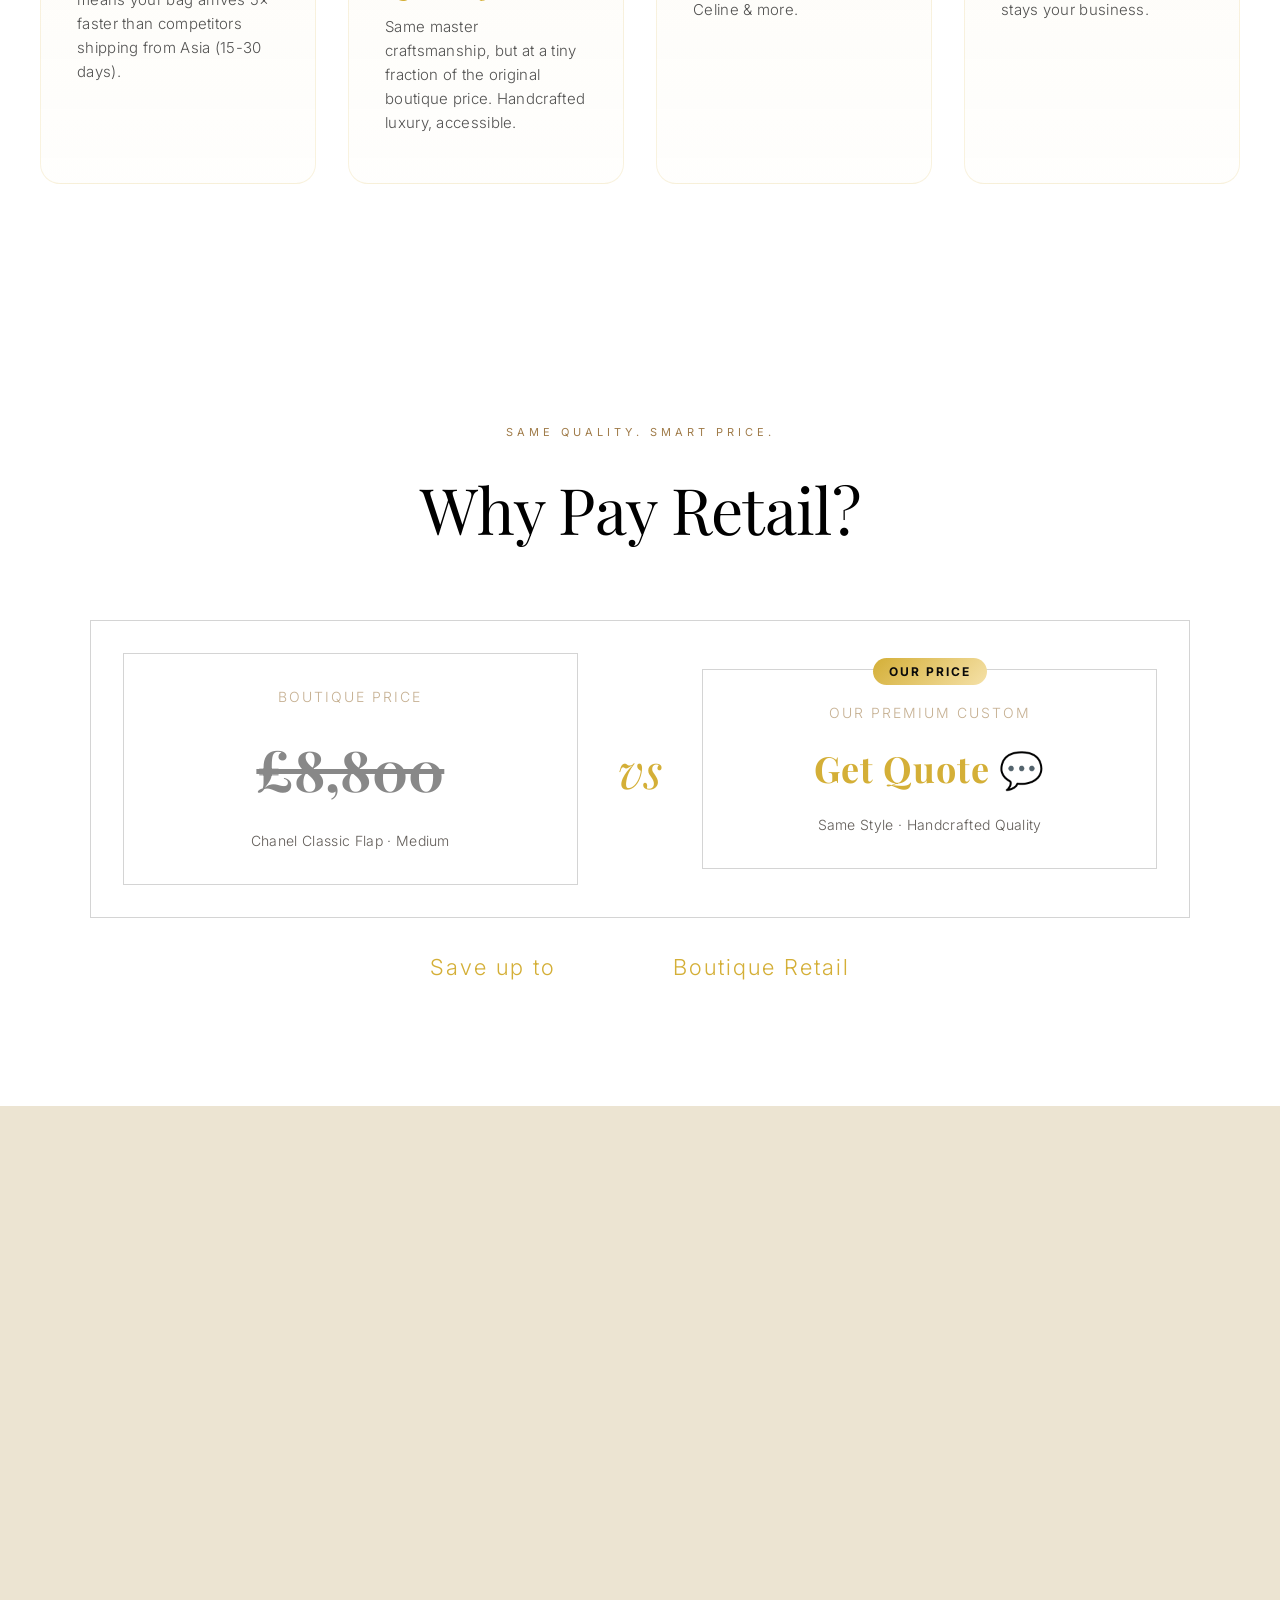
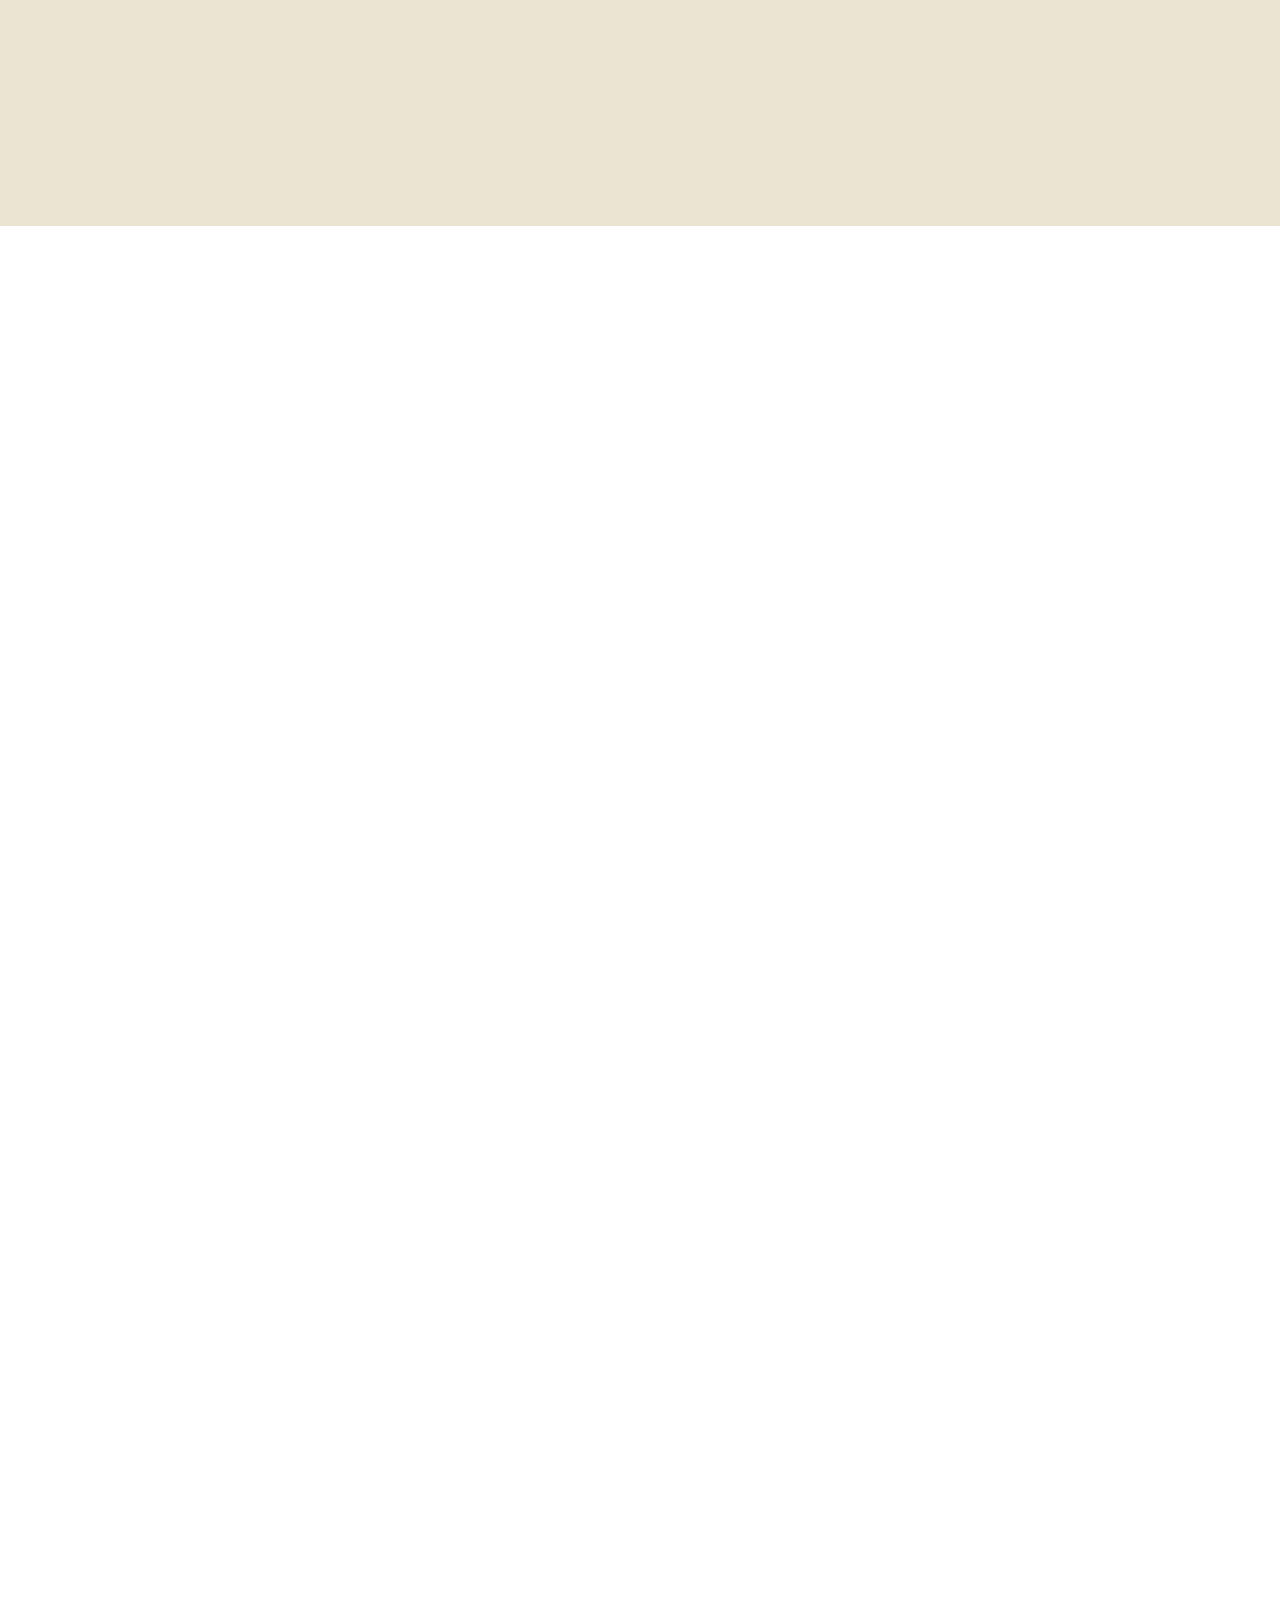
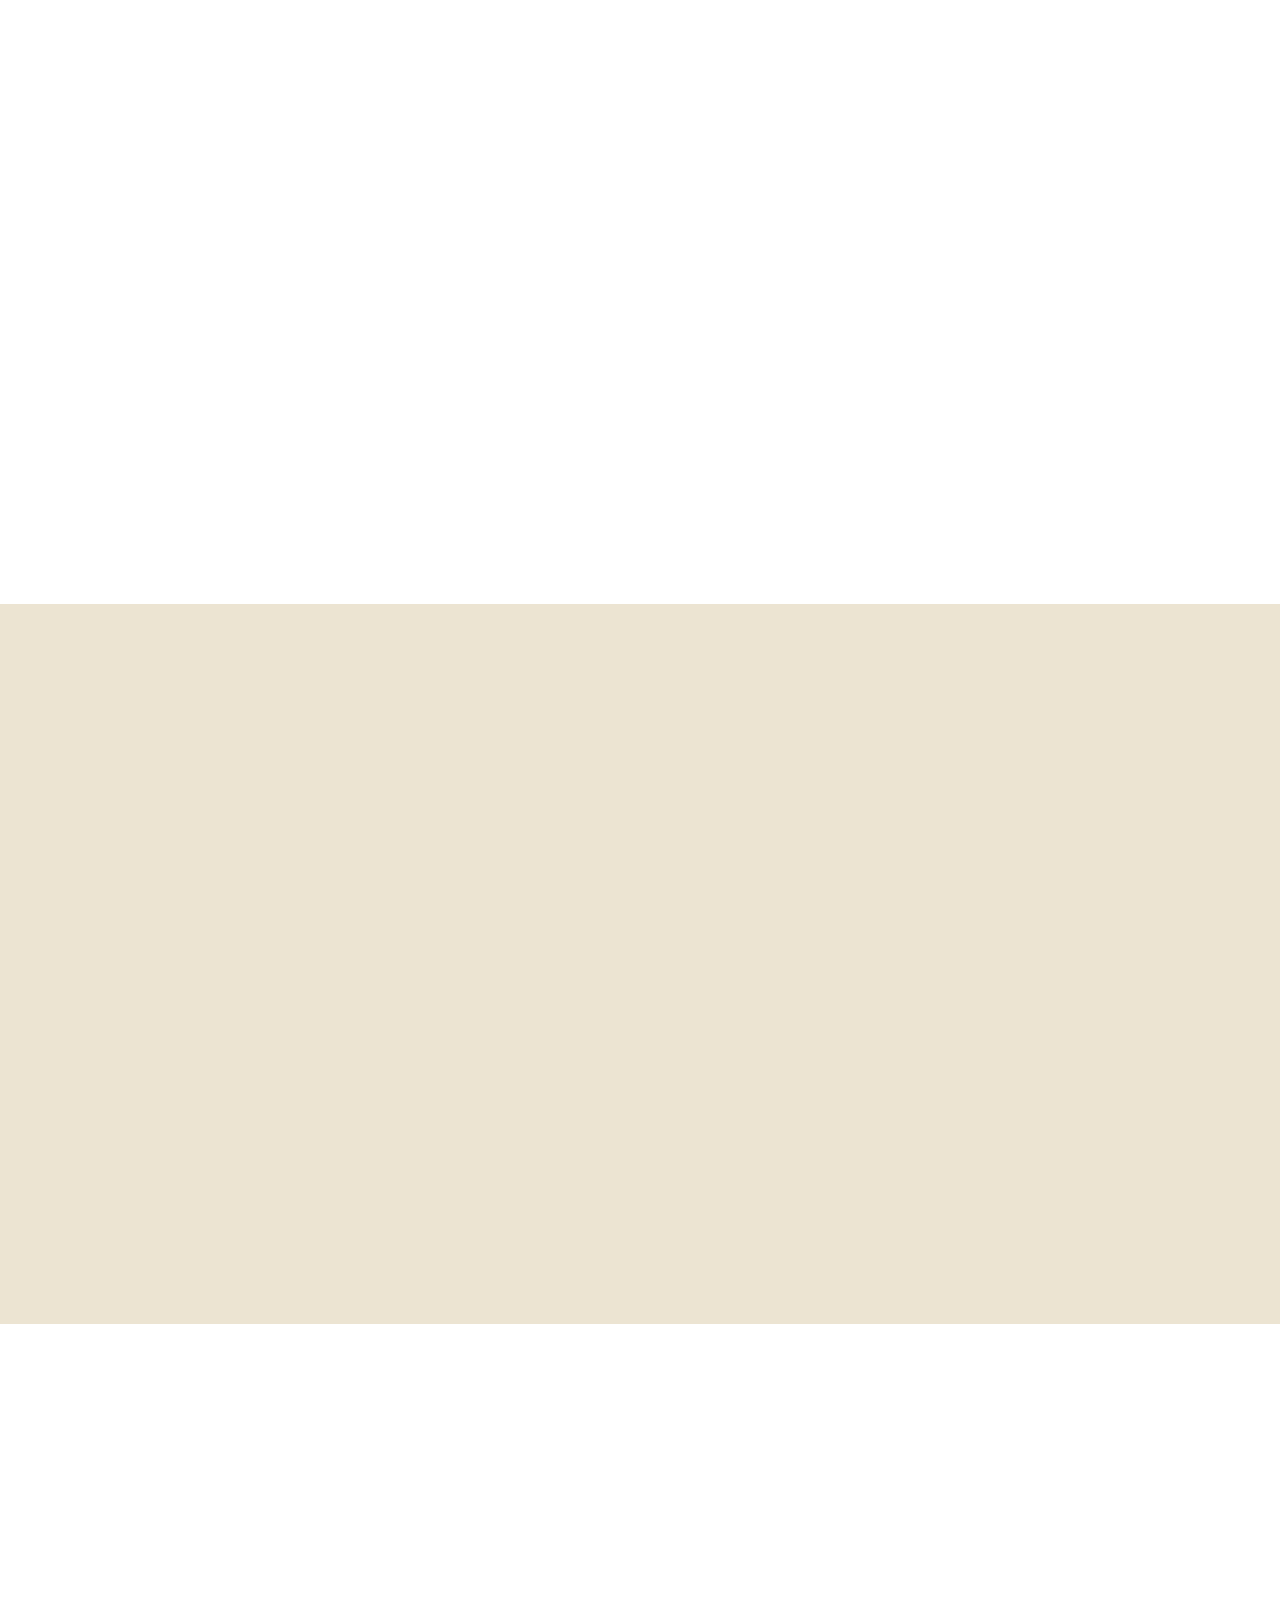
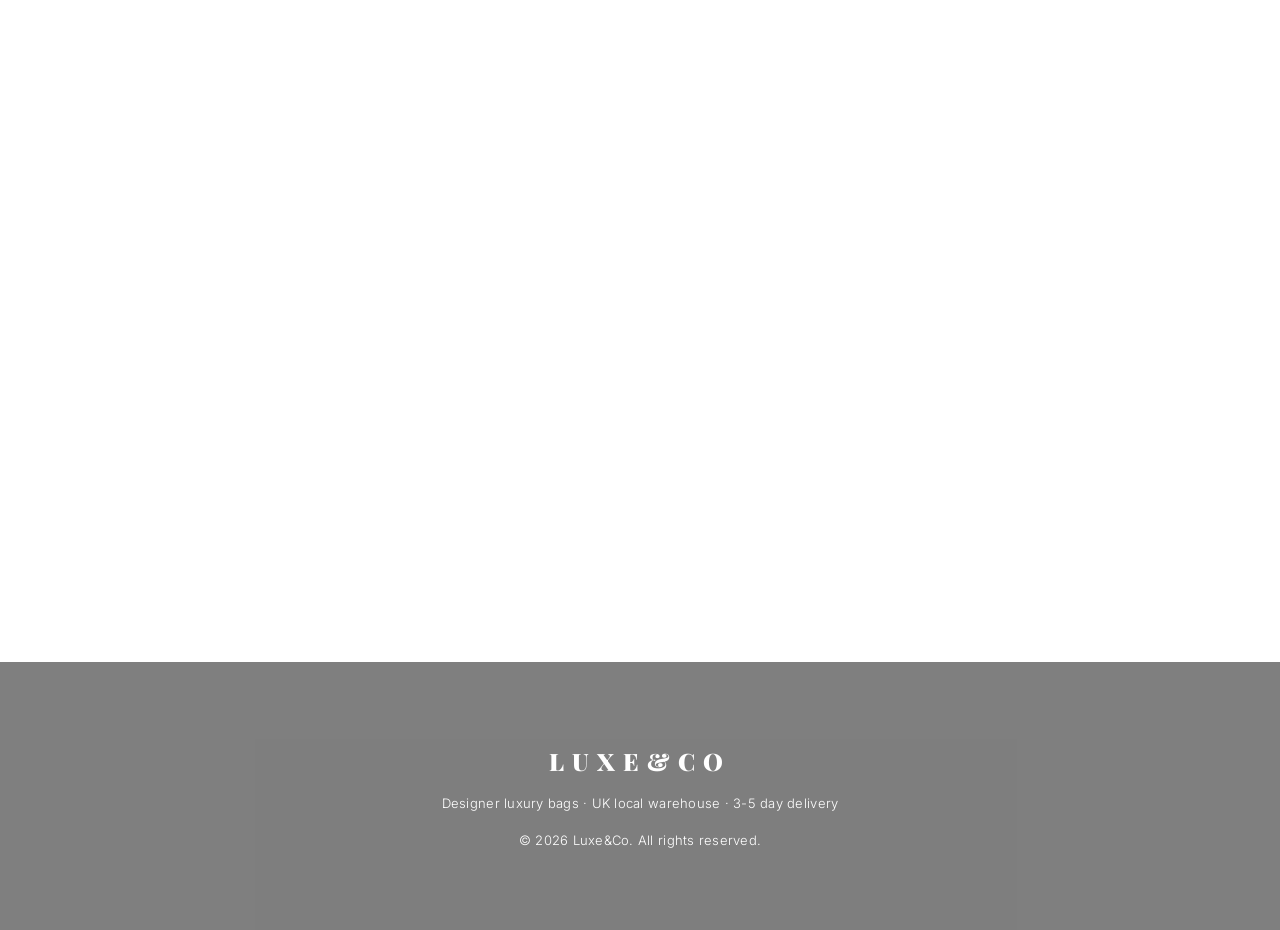
==== commit c14a8c7c: "refactor: implement private pricing strategy with dynamic whatsapp inquiry" ====
--- a/ad/index.html
+++ b/ad/index.html
@@ -1953,6 +1953,11 @@
     }
 }
 /* === END product tame === */
+
+/* Private Pricing Override */
+.lb-price-row, .lb-save {
+    display: none !important;
+}
 
 /* === SKELETON LOADING === */
 .skeleton-card {
@@ -2126,8 +2131,8 @@
                 <svg width="28" height="28" viewBox="0 0 24 24" fill="none" stroke="currentColor" stroke-width="2"><circle cx="12" cy="12" r="10"/><path d="M16 8l-4 8-4-4"/></svg>
             </div>
             <h3>Up to 90% Off Retail</h3>
-            <span class="highlight">£690+</span>
-            <p>Same craftsmanship, a fraction of the boutique price. A £8,800 Chanel Flap for £690.</p>
+            <span class="highlight">Boutique Quality</span>
+            <p>Same master craftsmanship, but at a tiny fraction of the original boutique price. Handcrafted luxury, accessible.</p>
         </div>
         <div class="advantage">
             <div class="advantage-icon">
@@ -2160,13 +2165,13 @@
                 <div class="compare-model">Chanel Classic Flap · Medium</div>
             </div>
             <div class="vs">vs</div>
-            <div class="compare-card ours">
-                <div class="compare-label">Our Price</div>
-                <div class="compare-price">£690</div>
-                <div class="compare-model">Same Style · Same Craftsmanship</div>
+            <div class="compare-card ours" onclick="document.getElementById('whatsapp-link').click()" style="cursor:pointer;">
+                <div class="compare-label">Our Premium Custom</div>
+                <div class="compare-price" style="font-size: clamp(24px, 4vw, 36px); letter-spacing: 1px; color:#d4af37 !important;">Get Quote 💬</div>
+                <div class="compare-model">Same Style · Handcrafted Quality</div>
             </div>
         </div>
-        <div class="save-amount">You save <strong style="color:#fff">£8,110</strong> · 92% off</div>
+        <div class="save-amount">Save up to <strong style="color:#fff">92% Off</strong> Boutique Retail</div>
     </div>
 </section>
 
@@ -2503,9 +2508,9 @@
     grid.querySelectorAll('.skeleton-tier').forEach(el => el.remove());
 
     const TIERS = [
-        { price: 198, num: 'I',   brand: 'Louis Vuitton', sub: 'Monogram Heritage · From £198' },
-        { price: 268, num: 'II',  brand: 'Chanel',        sub: 'Iconic Black · From £268' },
-        { price: 298, num: 'III', brand: 'Dior',          sub: 'Maison Selection · From £298' }
+        { price: 198, num: 'I',   brand: 'Louis Vuitton', sub: 'Monogram Heritage · UK Stock' },
+        { price: 268, num: 'II',  brand: 'Chanel',        sub: 'Iconic Classics · Best Sellers' },
+        { price: 298, num: 'III', brand: 'Dior',          sub: 'Maison Selection · Master Craft' }
     ];
     TIERS.forEach(t => {
         const items = BAG_CATALOG.filter(b => b.price === t.price);
@@ -2528,8 +2533,8 @@
             const card = document.createElement('div');
             card.className = 'gallery-card';
             card.style.opacity = '0.3';
-            const retailFmt = (item.retail || 0).toLocaleString();
-            const shopLink = item.shopUrl || CLIENT_SHOP_URL;
+            const cleanModel = `${item.brand} ${item.model}`;
+            const waLink = `https://wa.me/8613926016517?text=Hi! I am interested in the ${encodeURIComponent(cleanModel)} on Luxe&Co. Is it in stock and can I check the price?`;
             card.innerHTML = `
               <div class="card-img">
                 <img src="${url}" alt="${item.brand} ${item.model}" onload="this.closest('.gallery-card').style.opacity='1'" loading="lazy" decoding="async">
@@ -2538,10 +2543,9 @@
                 <div class="ci-brand">${item.brand}</div>
                 <div class="ci-model">${item.model}</div>
                 <div class="ci-price-row">
-                  <span class="ci-price">£${item.price}</span>
-                  <span class="ci-retail">£${retailFmt}</span>
+                  <span class="ci-price" style="color:#d4af37 !important; font-size:11px; letter-spacing:1px; font-weight:500;">UK LOCAL STOCK</span>
                 </div>
-                <a class="card-shop-btn" href="${shopLink}" target="_blank" onclick="event.stopPropagation()">Shop Now →</a>
+                <a class="card-shop-btn" href="${waLink}" target="_blank" onclick="event.stopPropagation()">Inquire Price →</a>
               </div>`;
             card.addEventListener('click', () => openLightbox(it));
             tg.appendChild(card);
@@ -2558,11 +2562,10 @@
     lightboxImg.src = item.url;
     document.getElementById('lbBrand').textContent = item.brand;
     document.getElementById('lbModel').textContent = item.model;
-    document.getElementById('lbPrice').textContent = '£' + item.price;
-    document.getElementById('lbRetail').textContent = '£' + item.retail.toLocaleString();
-    const pct = Math.round((1 - item.price / item.retail) * 100);
-    document.getElementById('lbSave').textContent = `YOU SAVE ${pct}% · £${(item.retail - item.price).toLocaleString()}`;
-    document.getElementById('lbCta').href = item.shopUrl || CLIENT_SHOP_URL;
+    const cleanModel = `${item.brand} ${item.model}`;
+    const waInquiry = `https://wa.me/8613926016517?text=Hi! I am interested in the ${encodeURIComponent(cleanModel)} on Luxe&Co. Can I check UK stock and get a 4K real-life inspection video?`;
+    document.getElementById('lbCta').href = waInquiry;
+    document.getElementById('lbCta').textContent = `Inquire via WhatsApp 💬`;
     lightbox.classList.add('active');
     document.body.style.overflow = 'hidden';
 }
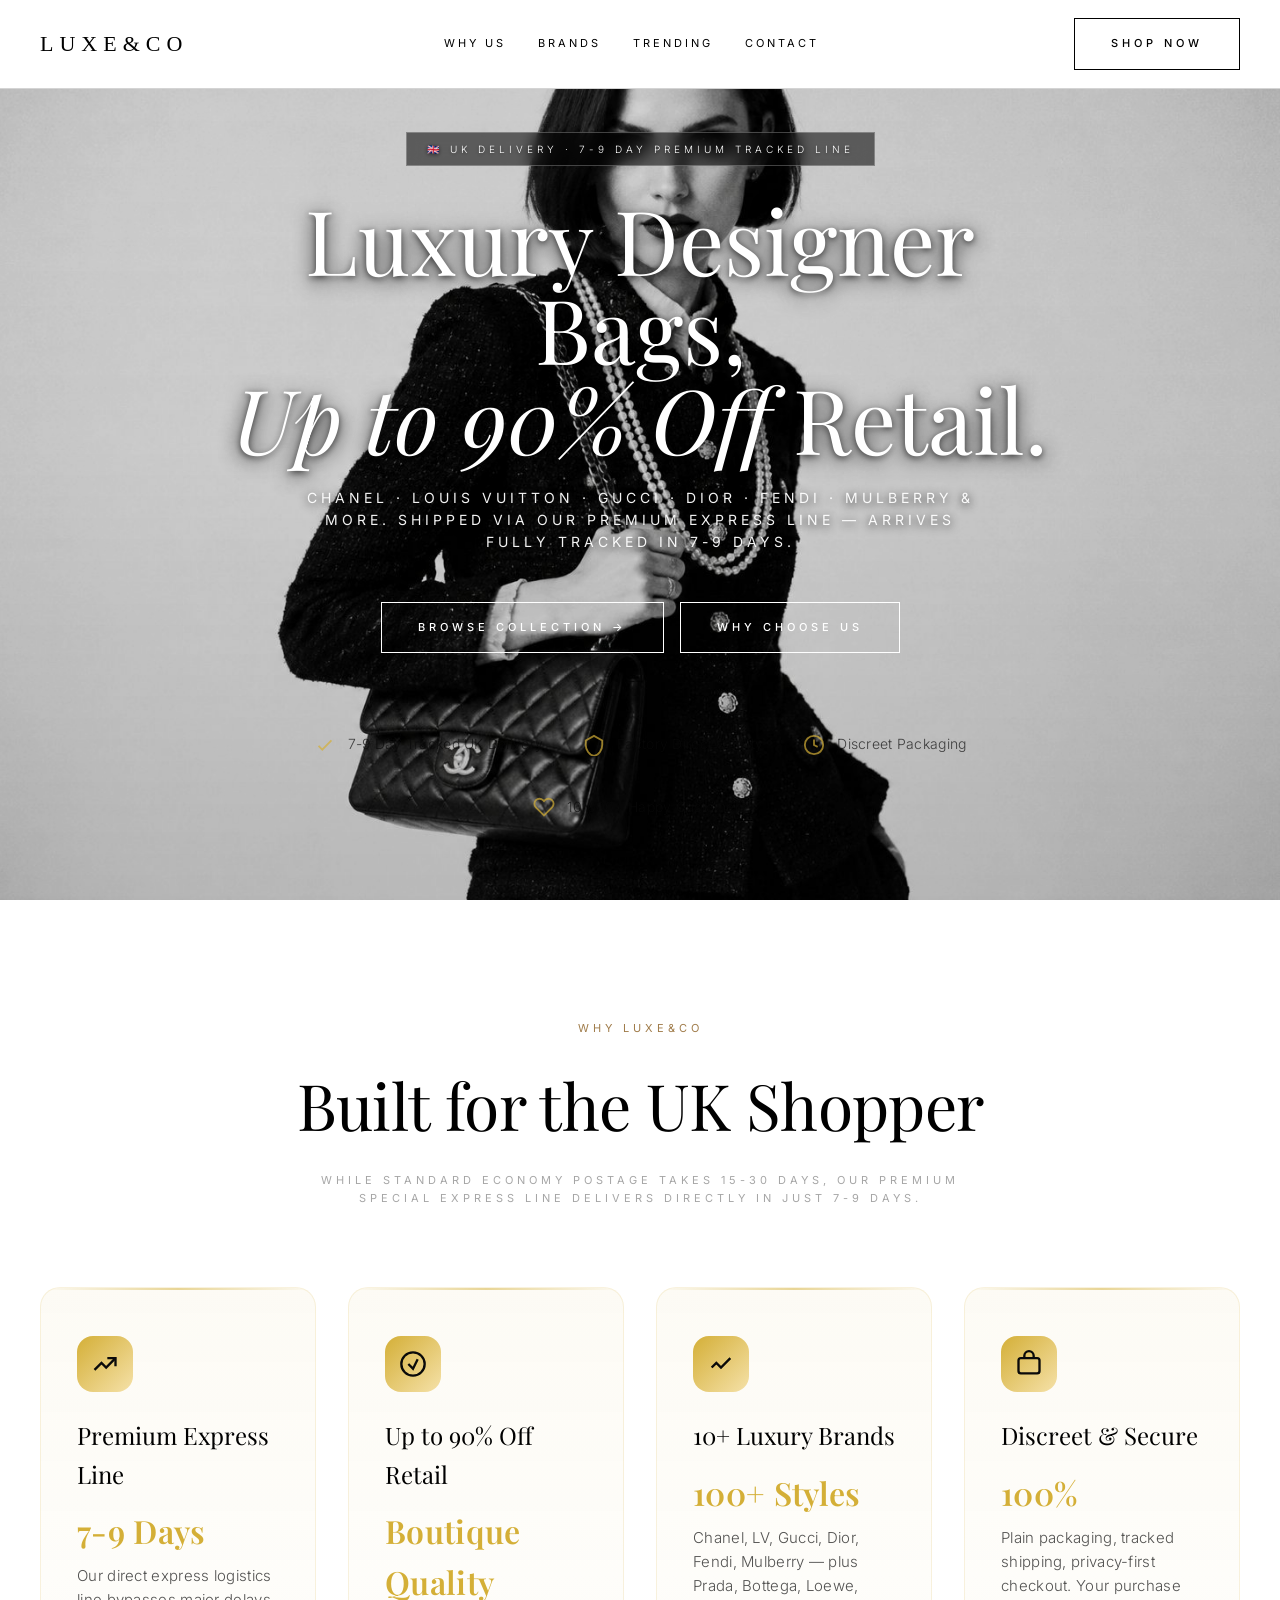
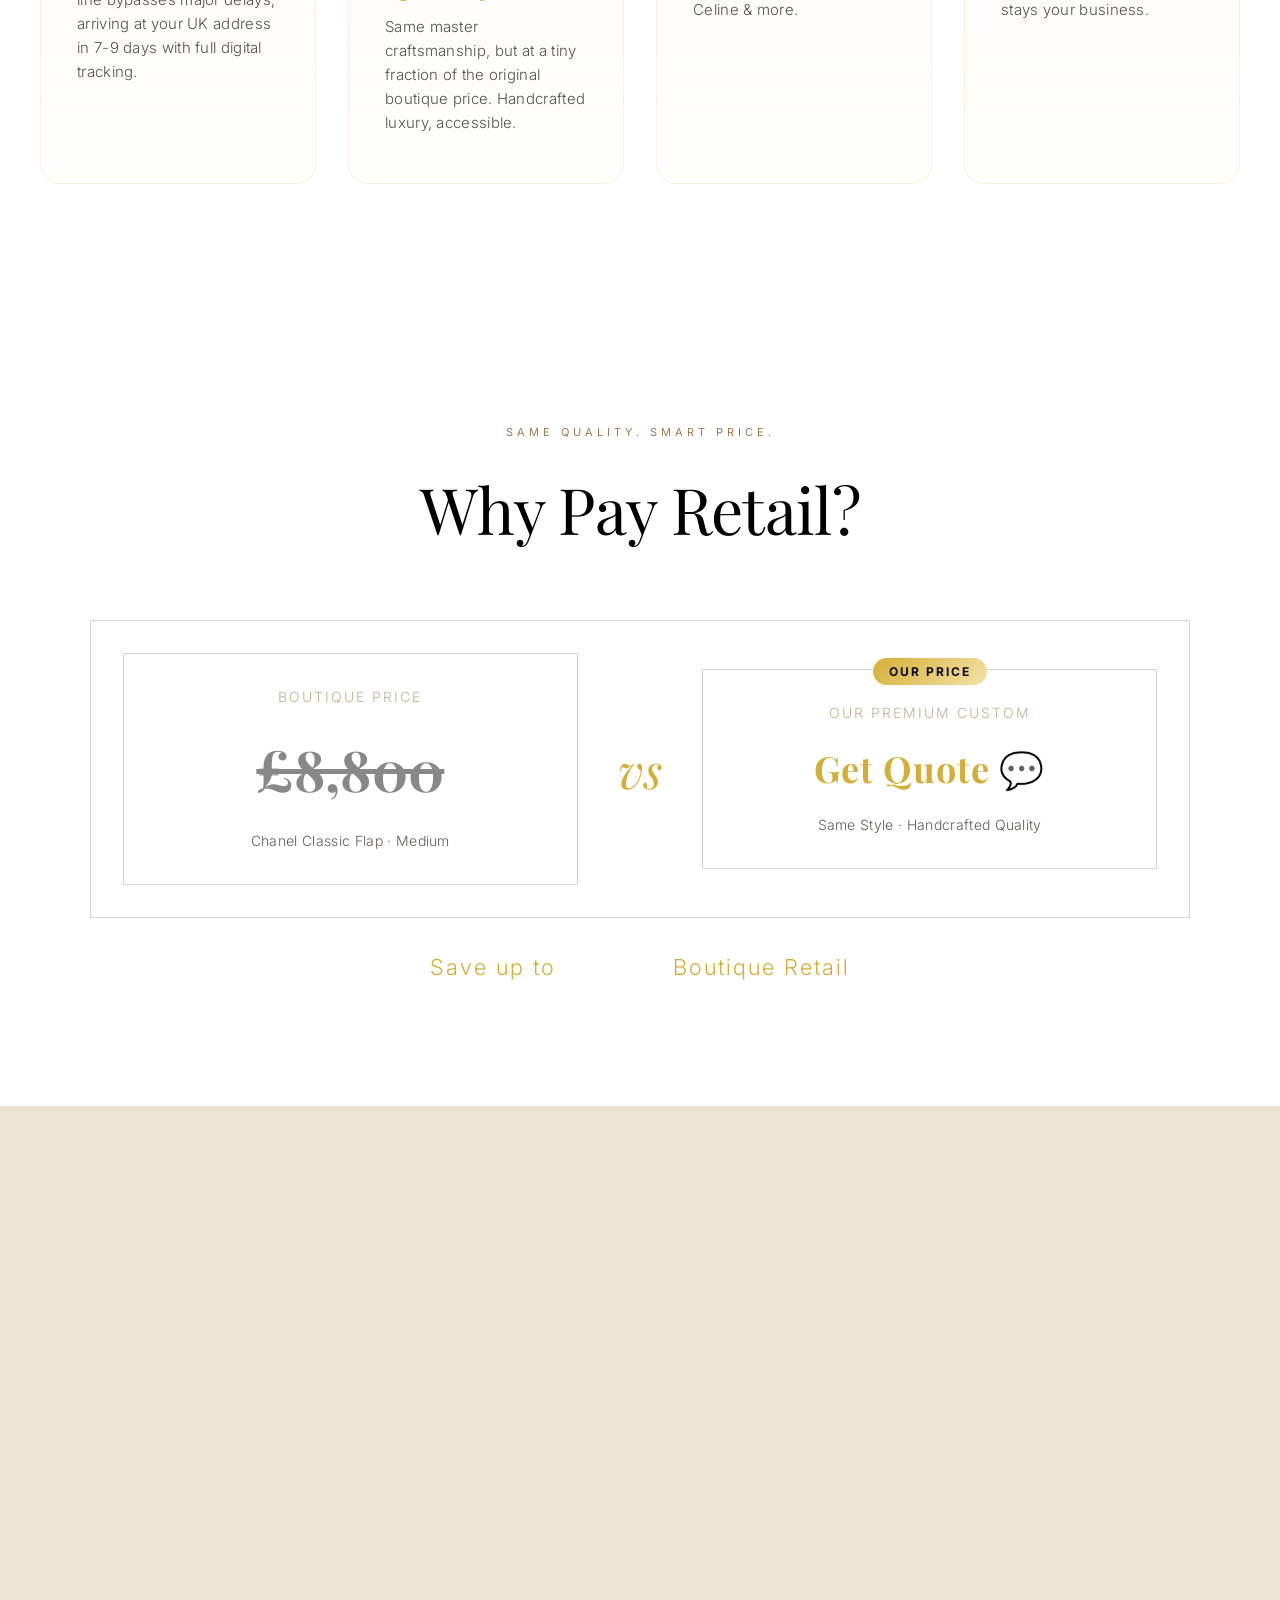
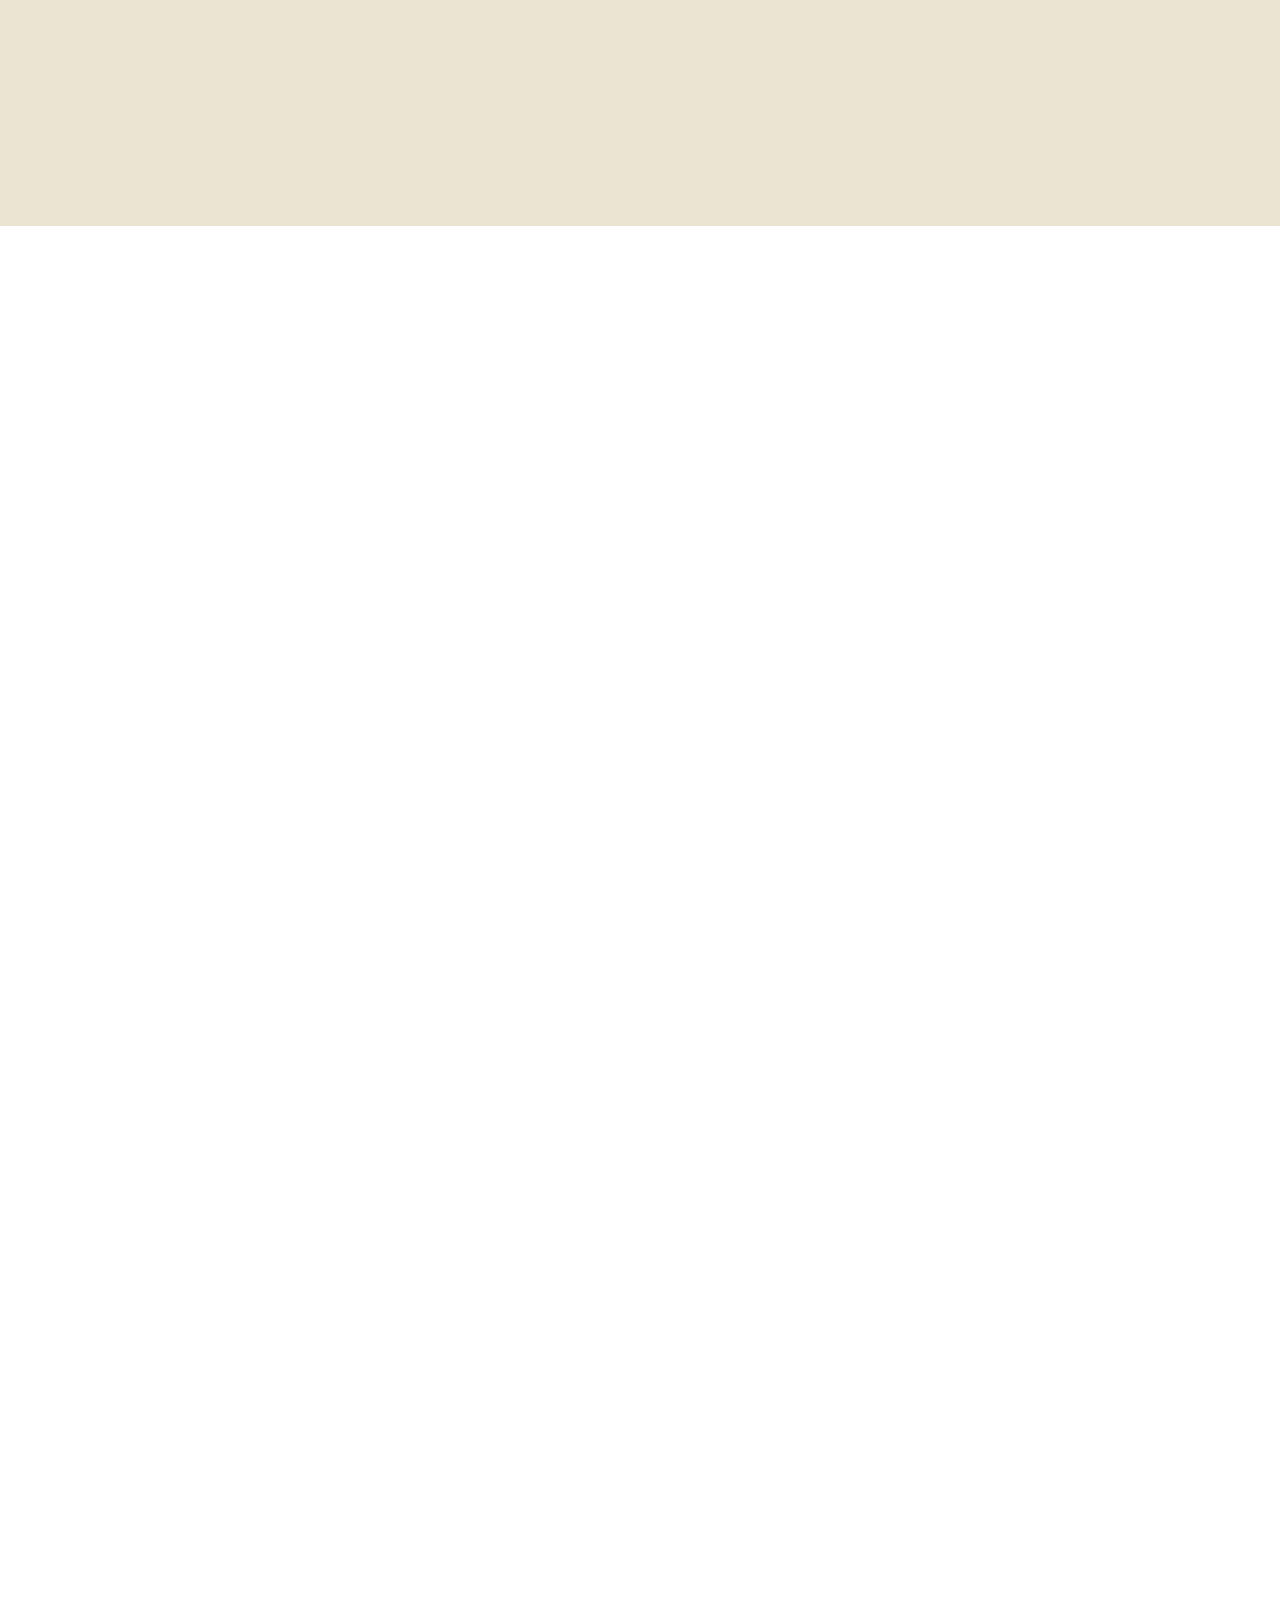
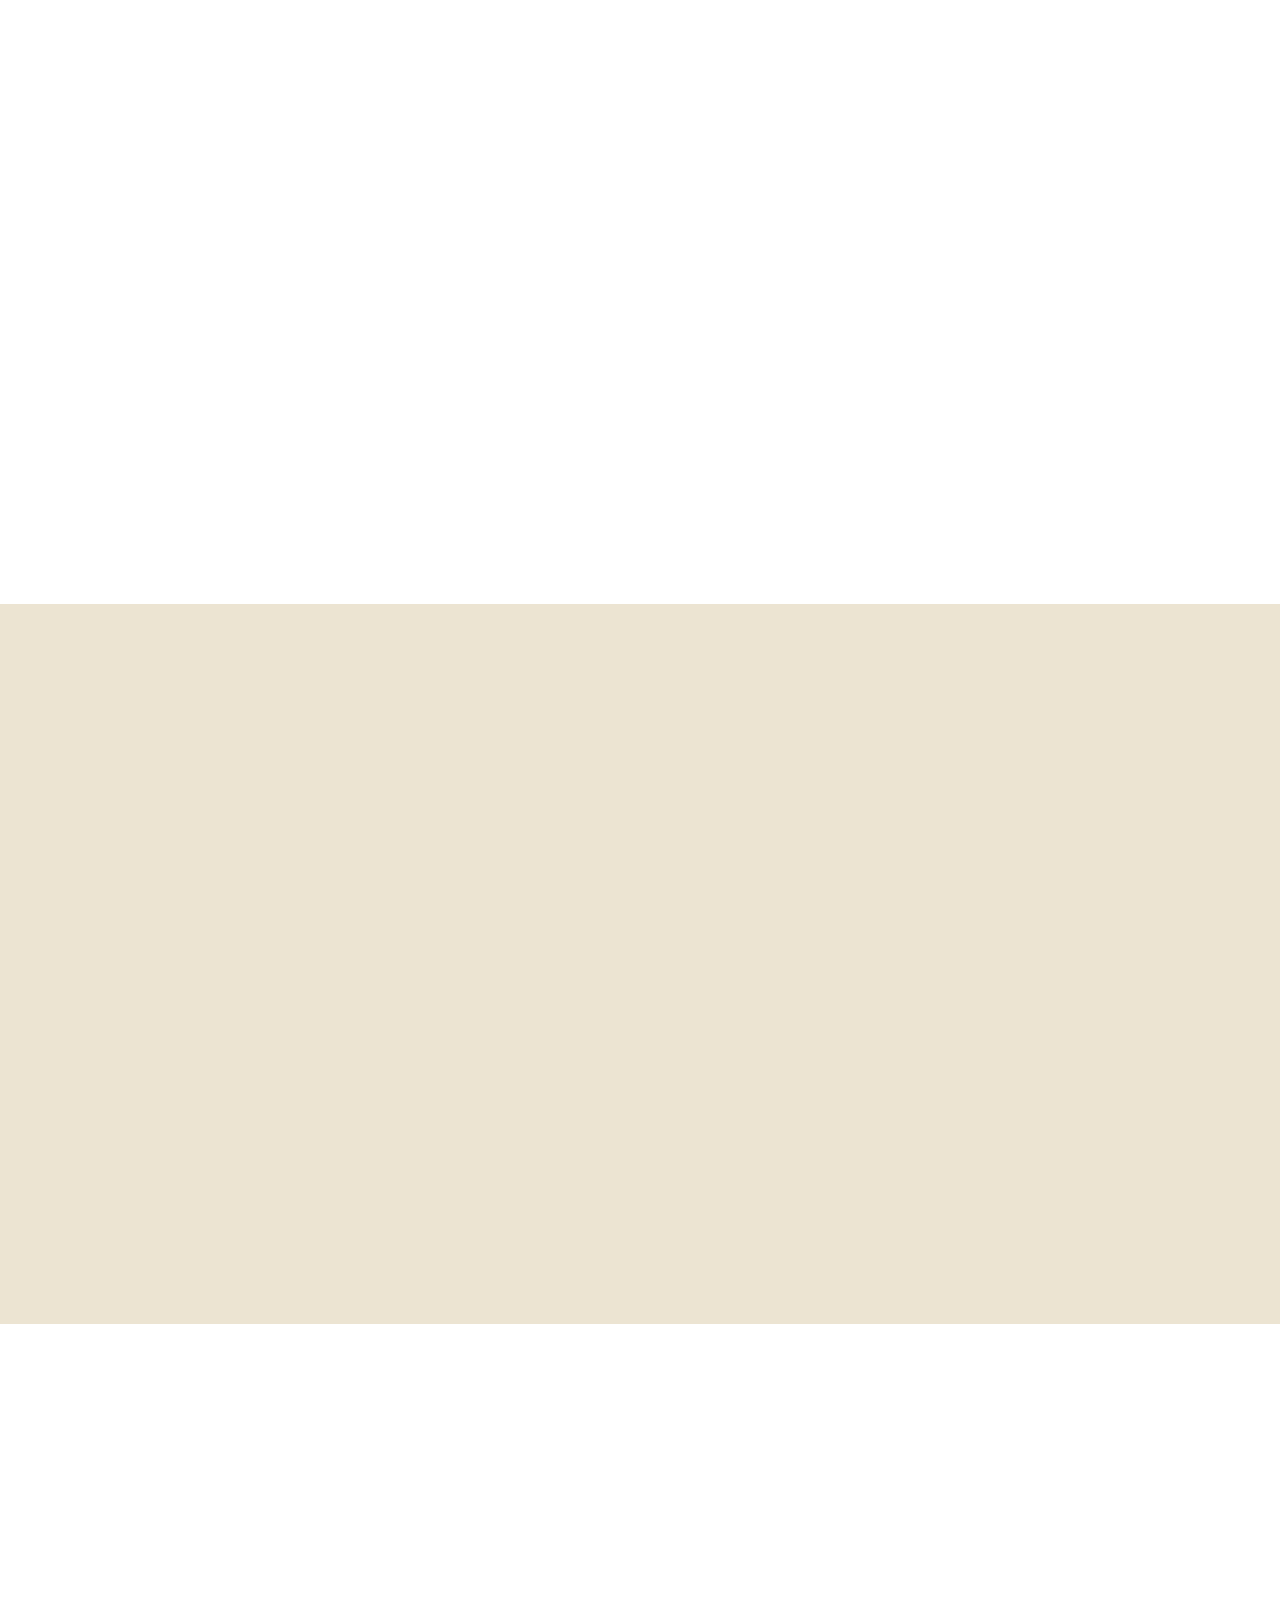
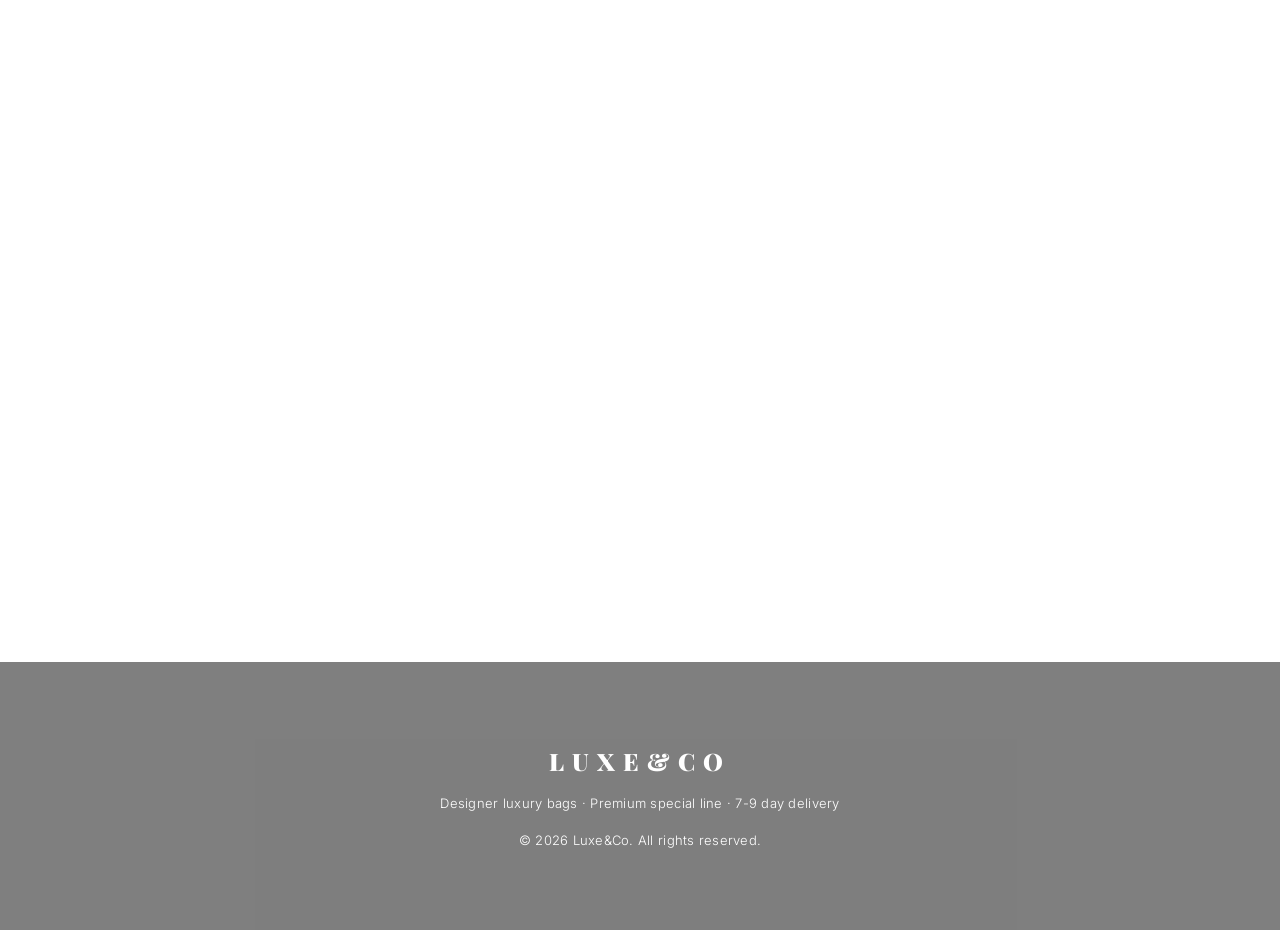
==== commit b77dfe6a: "refactor: adjust shipping timeline to 7-9 days and promote chanel to tier i" ====
--- a/ad/index.html
+++ b/ad/index.html
@@ -3,8 +3,8 @@
 <head>
 <meta charset="UTF-8">
 <meta name="viewport" content="width=device-width, initial-scale=1.0">
-<meta name="description" content="Designer Luxury Bags - UK Local Warehouse, 3-5 Day Delivery. Chanel, Louis Vuitton, Gucci, Dior, Fendi, Mulberry & more at up to 90% off retail.">
-<title>Luxe&Co — Designer Bags · UK Local · 3-5 Day Delivery</title>
+<meta name="description" content="Designer Luxury Bags - Premium Tracked Line, 7-9 Day Delivery. Chanel, Louis Vuitton, Gucci, Dior, Fendi, Mulberry & more at up to 90% off retail.">
+<title>Luxe&Co — Designer Bags · Premium Tracked · 7-9 Day Delivery</title>
 <link href="https://fonts.googleapis.com/css2?family=Playfair+Display:wght@400;600;700;900&family=Inter:wght@300;400;500;600;700&display=swap" rel="stylesheet">
 <style>
 * { margin: 0; padding: 0; box-sizing: border-box; }
@@ -2076,14 +2076,14 @@
 <!-- ============ HERO ============ -->
 <section class="hero">
     <div class="hero-content">
-        <div class="badge">🇬🇧 UK Local Warehouse · 3-5 Day Delivery</div>
+        <div class="badge">🇬🇧 UK Delivery · 7-9 Day Premium Tracked Line</div>
         <h1>
             Luxury Designer Bags,<br>
             <span class="gold">Up to 90% Off</span> Retail.
         </h1>
         <p class="hero-sub">
             Chanel · Louis Vuitton · Gucci · Dior · Fendi · Mulberry & more.
-            Shipped from our European warehouse — arrives in just 3-5 days.
+            Shipped via our premium express line — arrives fully tracked in 7-9 days.
         </p>
         <div class="cta-group">
             <a href="#contact" class="btn btn-primary">Browse Collection →</a>
@@ -2092,7 +2092,7 @@
         <div class="trust-bar">
             <div class="trust-item">
                 <svg viewBox="0 0 24 24" fill="none" stroke="currentColor" stroke-width="2"><path d="M5 13l4 4L19 7"/></svg>
-                <span>3-5 Day UK Delivery</span>
+                <span>7-9 Day Tracked UK Delivery</span>
             </div>
             <div class="trust-item">
                 <svg viewBox="0 0 24 24" fill="none" stroke="currentColor" stroke-width="2"><path d="M12 2L3 7v5c0 5.5 3.8 10.7 9 12 5.2-1.3 9-6.5 9-12V7l-9-5z"/></svg>
@@ -2115,16 +2115,16 @@
     <div class="section-label">Why Luxe&Co</div>
     <h2 class="section-title">Built for the UK Shopper</h2>
     <p class="section-subtitle">
-        While others ship from China in 2-4 weeks, we ship from our European warehouse in days. That's the Luxe&Co difference.
+        While standard economy postage takes 15-30 days, our Premium Special Express Line delivers directly in just 7-9 days.
     </p>
     <div class="advantages">
         <div class="advantage">
             <div class="advantage-icon">
                 <svg width="28" height="28" viewBox="0 0 24 24" fill="none" stroke="currentColor" stroke-width="2"><path d="M3 17l6-6 4 4 8-8"/><path d="M14 7h7v7"/></svg>
             </div>
-            <h3>Lightning Fast Delivery</h3>
-            <span class="highlight">3-5 Days</span>
-            <p>European warehouse means your bag arrives 5× faster than competitors shipping from Asia (15-30 days).</p>
+            <h3>Premium Express Line</h3>
+            <span class="highlight">7-9 Days</span>
+            <p>Our direct express logistics line bypasses major delays, arriving at your UK address in 7-9 days with full digital tracking.</p>
         </div>
         <div class="advantage">
             <div class="advantage-icon">
@@ -2197,8 +2197,8 @@
 
 <section class="section reveal" id="featured">
     <div class="section-label">Featured This Week</div>
-    <h2 class="section-title">In Stock Now</h2>
-    <p class="section-subtitle">Hand-selected pieces ready to ship from our UK warehouse. Click any image to view in full HD.</p>
+    <h2 class="section-title">Ready for Order</h2>
+    <p class="section-subtitle">Hand-selected pieces ready for immediate premium dispatch. Click any image to view details.</p>
     <div class="gallery-grid" id="galleryGrid">
         <div class="gallery-empty" id="galleryEmpty">
             <p>Drop your bag photos into <code>uk_ad/gallery/</code> as <code>01.jpg</code>, <code>02.jpg</code>, ... <code>30.jpg</code></p>
@@ -2210,9 +2210,9 @@
 <section class="chanel-editorial reverse">
   <div class="ce-img" style="background-image: url('lifestyle/ch_port4.jpg');"></div>
   <div class="ce-text">
-    <div class="ce-label">UK Local Stock</div>
+    <div class="ce-label">Premium Special Line</div>
     <h2 class="ce-title">Delivered in <em>days</em>,<br>not weeks.</h2>
-    <p class="ce-body">No customs delays. No 30-day waits. Our entire edit ships from our UK warehouse — usually within 3-5 business days. Discreet packaging. Tracked shipping.</p>
+    <p class="ce-body">No customs delays. No 30-day waits. Shipped via premium tracked special line — arrives at your UK door in 7-9 business days. Discreet packaging. Tracked shipping.</p>
     <a href="#contact" class="ce-link">Begin Your Order &rarr;</a>
   </div>
 </section>
@@ -2233,9 +2233,9 @@
                 <div class="lb-retail" id="lbRetail">£8,800</div>
             </div>
             <div class="lb-save" id="lbSave">YOU SAVE 92%</div>
-            <p class="lb-desc" id="lbDesc">Same craftsmanship, same iconic silhouette — at a fraction of the boutique price. Shipped from our UK warehouse in 3-5 business days.</p>
+            <p class="lb-desc" id="lbDesc">Same craftsmanship, same iconic silhouette — at a fraction of the boutique price. Shipped via premium tracked special line in 7-9 business days.</p>
             <ul class="lb-features">
-                <li>UK Local Warehouse · 3-5 Day Delivery</li>
+                <li>Premium Special Line · 7-9 Day Delivery</li>
                 <li>Discreet Packaging · Tracked Shipping</li>
                 <li>First-time buyer 10% off</li>
             </ul>
@@ -2298,7 +2298,7 @@
         <div class="step">
             <div class="step-num">2</div>
             <h3>Choose</h3>
-            <p>Pick your perfect bag. We confirm availability from our UK warehouse instantly.</p>
+            <p>Pick your perfect bag. We confirm availability and arrange immediate packaging.</p>
         </div>
         <div class="step">
             <div class="step-num">3</div>
@@ -2308,7 +2308,7 @@
         <div class="step">
             <div class="step-num">4</div>
             <h3>Receive</h3>
-            <p>Tracked delivery in 3-5 days. Discreet packaging guaranteed.</p>
+            <p>Tracked delivery in 7-9 days. Discreet packaging guaranteed.</p>
         </div>
     </div>
 </section>
@@ -2334,13 +2334,13 @@
             Visit Our Website
         </a>
     </div>
-    <p style="margin-top:48px;font-size:13px;opacity:0.4;letter-spacing:2px;">✦ SHIPPED FROM UK · 3-5 DAYS · DISCREET PACKAGING ✦</p>
+    <p style="margin-top:48px;font-size:13px;opacity:0.4;letter-spacing:2px;">✦ PREMIUM SPECIAL LINE · 7-9 DAYS · DISCREET PACKAGING ✦</p>
 </section>
 
 <!-- ============ FOOTER ============ -->
 <footer>
     <div class="logo">LUXE&CO</div>
-    <p>Designer luxury bags · UK local warehouse · 3-5 day delivery</p>
+    <p>Designer luxury bags · Premium special line · 7-9 day delivery</p>
     <p style="margin-top:16px;">© 2026 Luxe&Co. All rights reserved.</p>
 </footer>
 
@@ -2508,8 +2508,8 @@
     grid.querySelectorAll('.skeleton-tier').forEach(el => el.remove());
 
     const TIERS = [
-        { price: 198, num: 'I',   brand: 'Louis Vuitton', sub: 'Monogram Heritage · UK Stock' },
-        { price: 268, num: 'II',  brand: 'Chanel',        sub: 'Iconic Classics · Best Sellers' },
+        { price: 268, num: 'I',   brand: 'Chanel',        sub: 'Iconic Classics · Best Sellers' },
+        { price: 198, num: 'II',  brand: 'Louis Vuitton', sub: 'Monogram Heritage · Premium Fast Line' },
         { price: 298, num: 'III', brand: 'Dior',          sub: 'Maison Selection · Master Craft' }
     ];
     TIERS.forEach(t => {
@@ -2534,7 +2534,7 @@
             card.className = 'gallery-card';
             card.style.opacity = '0.3';
             const cleanModel = `${item.brand} ${item.model}`;
-            const waLink = `https://wa.me/8613926016517?text=Hi! I am interested in the ${encodeURIComponent(cleanModel)} on Luxe&Co. Is it in stock and can I check the price?`;
+            const waLink = `https://wa.me/8613926016517?text=Hi! I am interested in the ${encodeURIComponent(cleanModel)} on Luxe&Co. Is it available and can I check the price?`;
             card.innerHTML = `
               <div class="card-img">
                 <img src="${url}" alt="${item.brand} ${item.model}" onload="this.closest('.gallery-card').style.opacity='1'" loading="lazy" decoding="async">
@@ -2543,7 +2543,7 @@
                 <div class="ci-brand">${item.brand}</div>
                 <div class="ci-model">${item.model}</div>
                 <div class="ci-price-row">
-                  <span class="ci-price" style="color:#d4af37 !important; font-size:11px; letter-spacing:1px; font-weight:500;">UK LOCAL STOCK</span>
+                  <span class="ci-price" style="color:#d4af37 !important; font-size:11px; letter-spacing:1px; font-weight:500;">7-9 DAY EXPRESS</span>
                 </div>
                 <a class="card-shop-btn" href="${waLink}" target="_blank" onclick="event.stopPropagation()">Inquire Price →</a>
               </div>`;
@@ -2563,7 +2563,7 @@
     document.getElementById('lbBrand').textContent = item.brand;
     document.getElementById('lbModel').textContent = item.model;
     const cleanModel = `${item.brand} ${item.model}`;
-    const waInquiry = `https://wa.me/8613926016517?text=Hi! I am interested in the ${encodeURIComponent(cleanModel)} on Luxe&Co. Can I check UK stock and get a 4K real-life inspection video?`;
+    const waInquiry = `https://wa.me/8613926016517?text=Hi! I am interested in the ${encodeURIComponent(cleanModel)} on Luxe&Co. Can I check availability and get a 4K real-life inspection video?`;
     document.getElementById('lbCta').href = waInquiry;
     document.getElementById('lbCta').textContent = `Inquire via WhatsApp 💬`;
     lightbox.classList.add('active');
